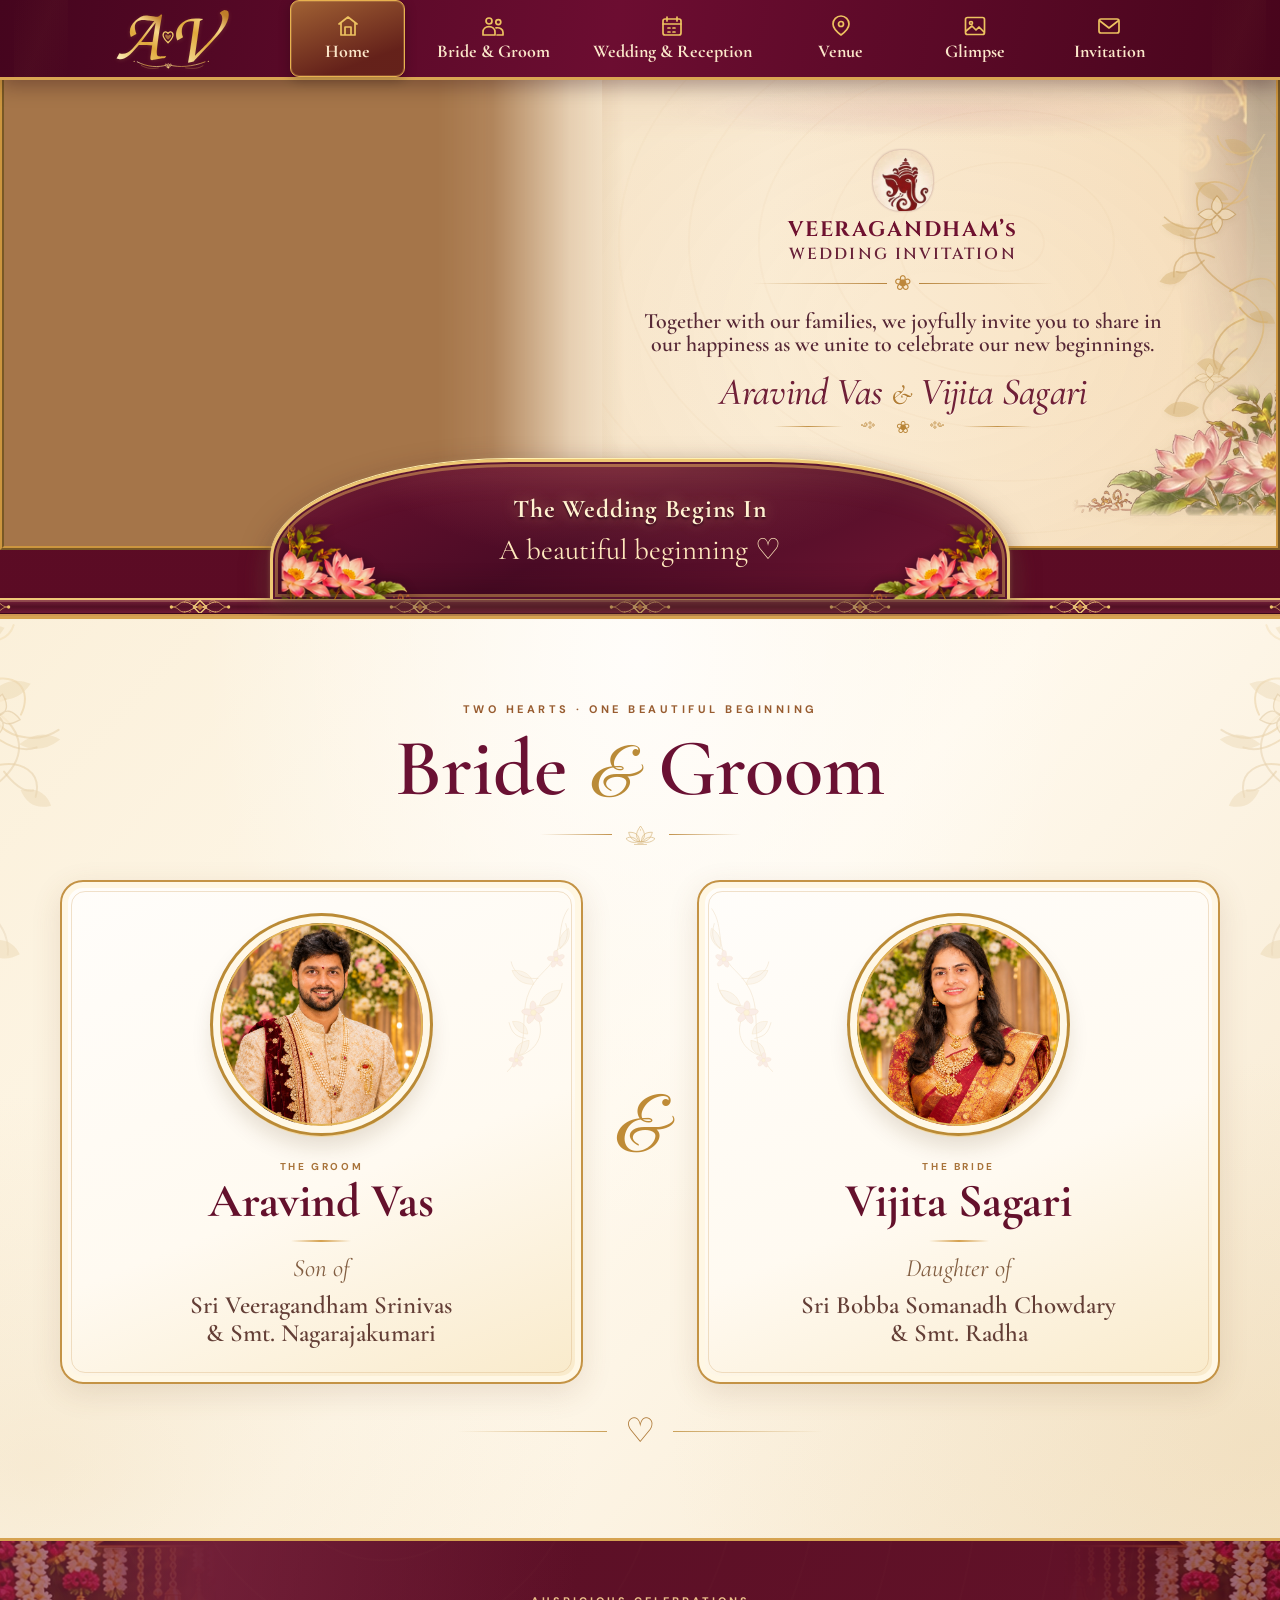
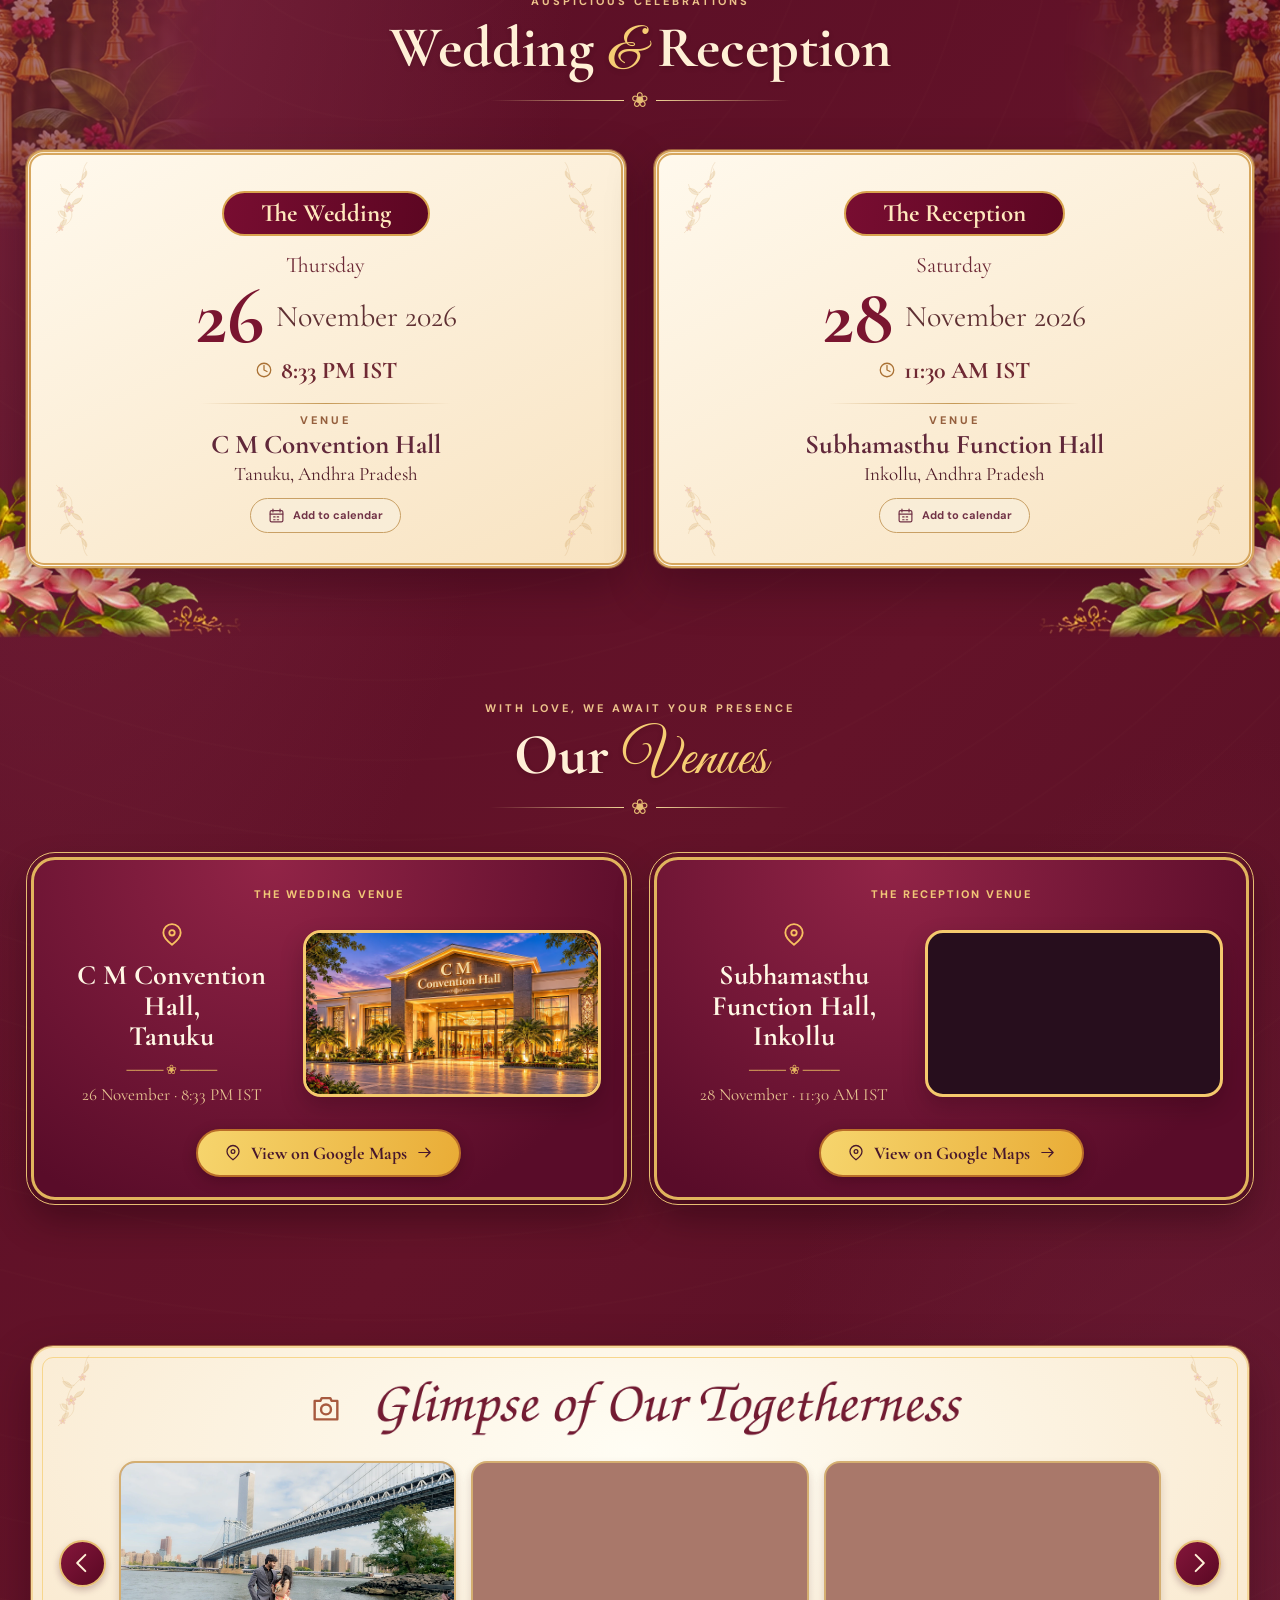
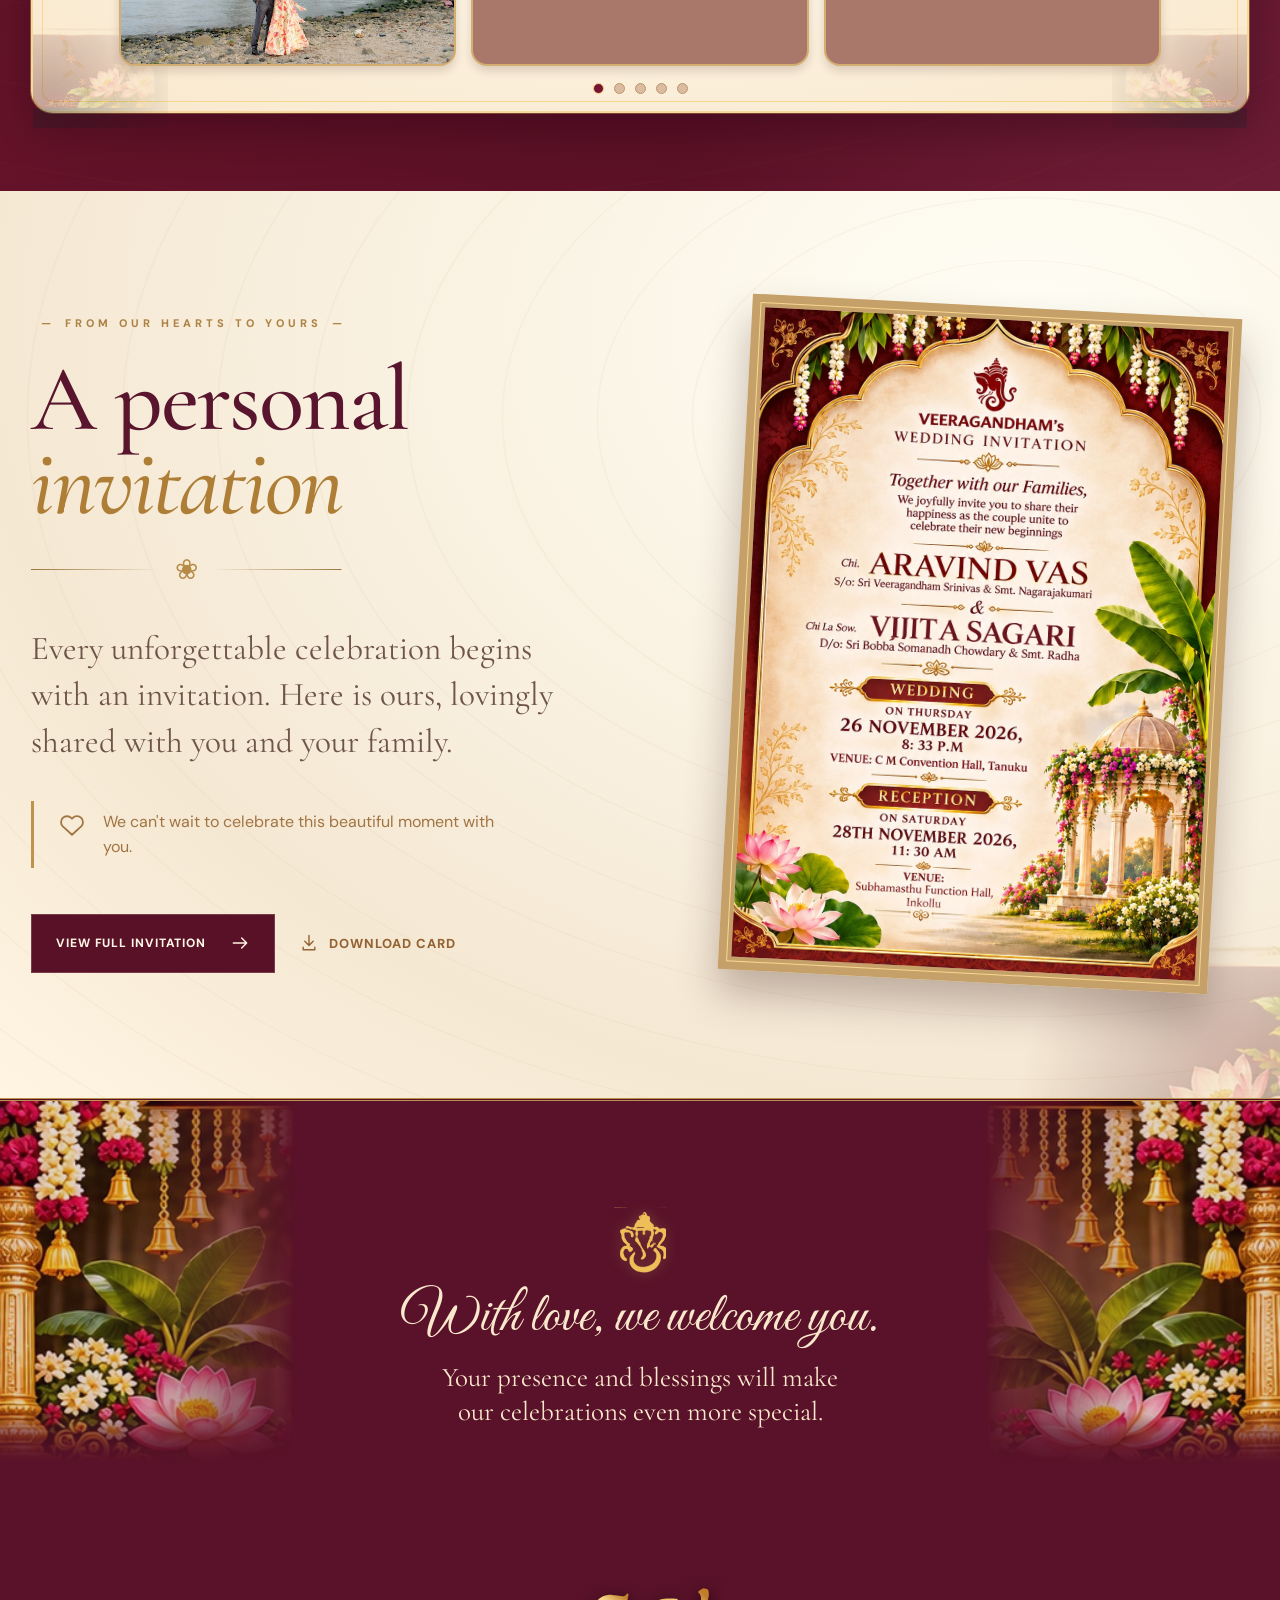
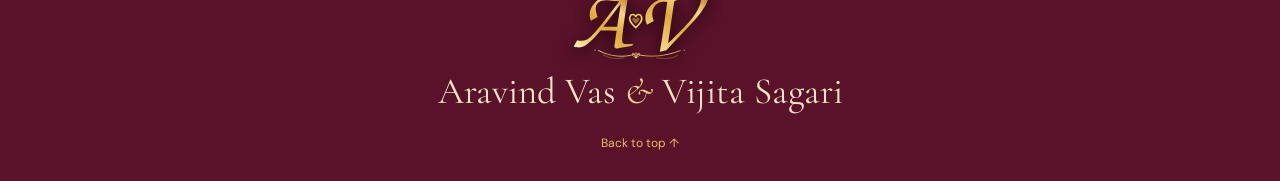
==== index.html @ b54a2a3f "mobile edition" ====
<!doctype html><html lang="en"><head><meta charset="utf-8"><meta name="viewport" content="width=device-width,initial-scale=1,viewport-fit=cover"><meta name="theme-color" content="#590d25"><meta name="description" content="Join us to celebrate Aravind Vas and Vijita Sagari’s wedding on 26 November 2026 in Tanuku, and reception on 28 November in Inkollu."><meta property="og:type" content="website"><meta property="og:title" content="Aravind Vas and Vijita Sagari Wedding Invitation"><meta property="og:description" content="With love and family blessings, we invite you to celebrate with us. November 26 and 28, 2026."><meta property="og:image" content="./assets/invitation-preview.webp"><title>Aravind Vas and Vijita Sagari Wedding Invitation</title><link rel="icon" type="image/svg+xml" href="./assets/favicon.svg"><link rel="preload" as="image" href="./assets/royal-couple-home.webp" fetchpriority="high" media="(min-width:701px)"><link rel="preload" as="image" href="./assets/royal-couple-mobile-wide.webp" media="(max-width:700px)"><link rel="stylesheet" href="./styles.css?v=mobile-horizontal-v3"><link rel="preconnect" href="https://fonts.googleapis.com"><link rel="preconnect" href="https://fonts.gstatic.com" crossorigin><link href="https://fonts.googleapis.com/css2?family=Cinzel:wght@400;500;600;700&family=Cormorant+Garamond:ital,wght@0,400;0,500;0,600;0,700;1,400;1,500;1,600&family=DM+Sans:wght@400;500;600;700&family=Great+Vibes&display=swap" rel="stylesheet" media="print" onload="this.media='all'"><script defer src="./vendor/vue.global.prod.js"></script><script defer src="./app.js?v=mobile-horizontal-v3"></script></head><body><div id="app"><div style="min-height:100vh;background:#5a0f28;color:#efd39b;display:grid;place-items:center;text-align:center;font:30px Georgia,serif"><div>Aravind Vas ♡ Vijita Sagari</div></div></div><noscript><main style="padding:30px;text-align:center;background:#fbf0dc"><h1>Aravind Vas &amp; Vijita Sagari</h1><p>Wedding · 26 November 2026 at 8:33 PM · C M Convention Hall, Tanuku</p><p>Reception · 28 November 2026 at 11:30 AM · Subhamasthu Function Hall, Inkollu</p><a href="./assets/original-invitation.png">See the wedding invitation</a></main></noscript></body></html>
---- styles.css ----
:root{--wine:#620e2b;--wine-dark:#390816;--wine-deep:#250710;--wine-velvet:#801b3a;--gold:#d4a34b;--gold-bright:#efcb6c;--gold-soft:#f8dc99;--cream:#fbefdc;--cream-light:#fff9ec;--ink:#511d29;--body:#6c4c3f;--serif:'Cormorant Garamond','EB Garamond',Georgia,serif;--script:'Great Vibes','URW Chancery L',cursive;--display:'Cinzel',Georgia,serif;--sans:'DM Sans',Arial,sans-serif}
*{box-sizing:border-box}html{scroll-behavior:smooth;scroll-padding-top:85px}body{margin:0;font-family:var(--sans);color:var(--ink);background:var(--wine-dark);-webkit-font-smoothing:antialiased}a{text-decoration:none;color:inherit}button{font:inherit;cursor:pointer}button,a{-webkit-tap-highlight-color:transparent}button:focus-visible,a:focus-visible{outline:3px solid #eabc5b;outline-offset:4px}img{display:block;max-width:100%}svg{flex-shrink:0}.container{width:min(1220px,calc(100% - 62px));margin-inline:auto}.scroll-progress{position:fixed;z-index:200;inset:0 auto auto 0;height:3px;background:#f4ca75;box-shadow:0 0 12px #fbcf65;pointer-events:none}
/* Elegant centered tabs are integral to the reference home image. */
.site-header{position:sticky;z-index:100;top:0;color:#f9e3b9;background:linear-gradient(100deg,#430518,#700d31 54%,#450719);border-bottom:3px double #daa856;box-shadow:0 6px 19px #22020f55}.nav-frame{display:flex;align-items:center;width:min(1420px,calc(100% - 28px));height:77px;margin:auto;gap:30px}.brand{width:160px;display:flex;align-items:center;justify-content:center;flex-direction:column;flex-shrink:0;color:#f3c768;line-height:1}.brand-a{font-family:var(--script);font-size:47px;text-shadow:0 0 12px #eec86643;transform:rotate(-3deg)}.brand-heart{font-family:Georgia,serif;font-size:16px;vertical-align:9px}.brand-twig{font-size:8px;letter-spacing:2px;margin-top:-5px}.desktop-nav{display:flex;justify-content:space-evenly;align-items:stretch;flex:1;height:100%;gap:4px}.desktop-nav a{display:flex;min-width:115px;padding:6px 11px 8px;flex-direction:column;justify-content:center;gap:3px;align-items:center;text-align:center;color:#fbe7ca;border:1px solid transparent;border-radius:9px;line-height:1.12;transition:background .2s ease,color .2s ease,border-color .2s ease,transform .2s}.desktop-nav svg{color:#edc260}.desktop-nav span{font-family:var(--serif);font-size:18px;font-weight:700;white-space:nowrap}.desktop-nav a:hover{background:#c88a3d27;transform:translateY(-1px)}.desktop-nav a.active{background:linear-gradient(160deg,#b37837cc,#652319ed 75%);border-color:#e8b24f;box-shadow:inset 0 0 0 1px #e5b86744,0 3px 12px #0b010544}.menu-btn{display:none;margin-left:auto;min-width:43px;height:42px;align-items:center;justify-content:center;color:#f2d384;background:#500b20;border:1px solid #bf8d4f}.mobile-menu{display:none}
/* Home: split anime illustration and cream wedding message, like the selected screenshot. */
.hero-section{position:relative;isolation:isolate;background:var(--wine-dark)}.hero-stage{position:relative;display:grid;grid-template-columns:50% 50%;height:465px;overflow:hidden;background:radial-gradient(ellipse at 70% 32%,#fffdf2,#f6dcb9 86%);border-left:5px solid #ae7a32;border-right:5px solid #ae7a32}.hero-stage:after{content:'';position:absolute;inset:5px;z-index:7;pointer-events:none;border-left:1px solid #f9d17c66;border-right:1px solid #f9d17c66}.hero-figure{height:100%;overflow:hidden;position:relative;background:#a57549}.hero-figure img{width:100%;height:100%;object-fit:cover;object-position:50% 22%;animation:hero-reveal 1.2s ease both}.hero-figure:after{position:absolute;content:'';right:-45px;top:0;bottom:0;width:120px;background:linear-gradient(90deg,transparent,#f7e5c1 72%);pointer-events:none}.hero-wording{z-index:2;position:relative;display:flex;flex-direction:column;justify-content:center;align-items:center;align-self:stretch;text-align:center;padding:30px clamp(40px,5.2vw,95px) 65px;background:radial-gradient(ellipse at 60% 25%,#fffbec8c,#ffebcc90 70%,#f8e2bdba);isolation:isolate}.hero-wording:before{content:'';position:absolute;inset:0;z-index:-1;opacity:.19;background:repeating-radial-gradient(ellipse at 60% 36%,transparent 0 34px,#bd854f16 35px 36px,transparent 37px 70px)}.hero-ganesha{height:61px;width:60px;object-fit:cover;object-position:center 29%;mix-blend-mode:multiply;filter:contrast(1.45) saturate(.8);border-radius:45%;opacity:.92}.family-name{font-family:var(--display);font-size:21px;letter-spacing:.65px;line-height:1.1;font-weight:700;margin:8px 0 1px;color:#69172b}.wedding-word{font-family:var(--display);font-size:16px;letter-spacing:3px;font-weight:600;margin:0;color:#692239}.gold-divider{display:flex;align-items:center;justify-content:center;gap:7px;width:min(300px,100%);margin:6px auto 10px;color:#be873b}.gold-divider:before,.gold-divider:after{content:'';height:1px;flex:1;background:linear-gradient(90deg,transparent,#b8853e)}.gold-divider:after{transform:scaleX(-1)}.gold-divider span{font-family:serif;font-size:21px}.hero-invite{font-family:var(--serif);color:#562735;font-size:22px;line-height:1.04;max-width:460px;margin:4px auto 9px;font-weight:600}.hero-wording h1{font-family:var(--script);font-size:clamp(37px,3.4vw,61px);font-weight:400;letter-spacing:.2px;line-height:1.0;white-space:nowrap;color:#712a3a;margin:5px 0 1px;text-shadow:0 2px #fff8e3a8}.hero-wording h1 i{font-family:var(--serif);color:#b27d35;font-weight:500;font-size:.87em}.gold-swish{font-size:13px;color:#b3833d}.hero-date{color:#7b4b39;font-size:10px;letter-spacing:1.2px;text-transform:uppercase;margin:12px 0 0;font-weight:700}.hero-artwork{position:absolute;pointer-events:none;z-index:5}.hero-artwork-left{width:173px;left:-1px;top:-1px;height:230px;background:url('./assets/hero-garlands-left.webp') left top/cover no-repeat;mask-image:linear-gradient(90deg,#000 45%,transparent 100%);-webkit-mask-image:linear-gradient(90deg,#000 45%,transparent 100%)}.hero-artwork-right{right:0;top:0;width:150px;height:330px;background:url('./assets/pillar-bells.webp') center/cover no-repeat;mask-image:linear-gradient(270deg,#000 12%,transparent 100%);-webkit-mask-image:linear-gradient(270deg,#000 12%,transparent 100%);opacity:.64}.falling-petals{position:absolute;inset:0;z-index:8;overflow:hidden;pointer-events:none}.floating-petal{position:absolute;top:-60px;width:10px;height:16px;border-radius:100% 2% 80% 5%;background:linear-gradient(125deg,#eeb0ab,#b34866);opacity:.48;animation:petal-drift linear infinite;will-change:transform}.floating-petal-1{left:7%;animation-duration:13s;animation-delay:-3s}.floating-petal-2{left:16%;animation-duration:21s;animation-delay:-11s}.floating-petal-3{left:28%;animation-duration:16s;animation-delay:-6s}.floating-petal-4{left:39%;animation-duration:22s;animation-delay:-16s}.floating-petal-5{left:50%;animation-duration:14s;animation-delay:-1s}.floating-petal-6{left:60%;animation-duration:20s;animation-delay:-10s}.floating-petal-7{left:72%;animation-duration:18s;animation-delay:-15s}.floating-petal-8{left:80%;animation-duration:15s;animation-delay:-4s}.floating-petal-9{left:90%;animation-duration:19s;animation-delay:-8s}.floating-petal-10{left:22%;animation-duration:21s;animation-delay:-13s}.floating-petal-11{left:65%;animation-duration:22s;animation-delay:-5s}.floating-petal-12{left:95%;animation-duration:17s;animation-delay:-14s}@keyframes petal-drift{0%{transform:translate3d(-30px,0,0) rotate(10deg)}100%{transform:translate3d(125px,550px,0) rotate(350deg)}}@keyframes hero-reveal{from{transform:scale(1.04);filter:blur(3px)}to{transform:scale(1);filter:blur(0)}}
/* Live curved ribbon, in precisely the preferred wedding-card treatment. */
.countdown-frame{position:relative;z-index:20;width:min(640px,72%);min-height:134px;margin:-73px auto -4px;filter:drop-shadow(0 -3px 5px #2c001b70)}.countdown-scrolled{position:relative;display:flex;align-items:center;flex-direction:column;justify-content:center;min-height:131px;padding:8px 28px 14px;background:radial-gradient(ellipse at 50% 120%,#82143b,#5a0925 75%,#430719);border:3px solid #e7b65a;border-bottom:none;border-radius:150px 150px 0 0 / 76px 76px 0 0;box-shadow:inset 0 0 0 3px #65142d,inset 0 0 0 4px #e9bc7155}.countdown-heading{margin:0 0 6px;color:#ffe6bd;font-family:var(--serif);font-weight:700;font-size:25px;text-shadow:0 1px 4px #1a0509}.counter-row{display:flex;align-items:center;justify-content:center;gap:12px}.countbox{width:82px;height:67px;background:linear-gradient(150deg,#690c2b,#45061f);border:2px solid #d8a749;border-radius:13px;box-shadow:inset 0 0 0 2px #6f152f;display:flex;align-items:center;flex-direction:column;justify-content:center;color:#f8d77e}.countbox strong{font-family:var(--serif);font-size:36px;line-height:.82;font-weight:700;font-variant-numeric:tabular-nums}.countbox span{font-family:var(--serif);font-size:14px;color:#ffebc3;margin-top:5px;line-height:1}.countdown-finished{font-family:var(--serif);font-size:27px;color:#ffe9bd}.gold-border-band{height:12px;position:relative;z-index:19;background:repeating-linear-gradient(45deg,#9e5628 0 6px,#f9d27a 6px 10px,#852339 10px 15px);border-top:2px solid #f4c770;border-bottom:2px solid #e0b66c}
/* Rest of the page: coherent maroon brocade with warm cream cards, rich but readable. */
.royal-body{position:relative;background:radial-gradient(ellipse at 4% 15%,#7e2841 0,transparent 31%),radial-gradient(ellipse at 97% 82%,#7b243f 0,transparent 35%),linear-gradient(130deg,#520b23,#641329 48%,#440a1f);overflow:hidden}.royal-body:before{content:'';position:absolute;inset:0;background:repeating-radial-gradient(circle at 30% 20%,transparent 0 35px,#f4c98305 36px 37px,transparent 38px 80px);opacity:.65;pointer-events:none}.section{position:relative;padding:64px 0}.section[id]{scroll-margin-top:88px}.reveal{transition:opacity .65s ease,transform .65s ease}.reveal:not(.appeared){opacity:.97;transform:translateY(9px)}.reveal.appeared{opacity:1;transform:none}.royal-body:after{content:'';position:absolute;right:-68px;bottom:65px;width:250px;height:480px;background:url('./assets/lotus-corner.webp') right bottom/contain no-repeat;opacity:.3;pointer-events:none;mask-image:radial-gradient(ellipse at 80% 70%,#000,transparent 70%)}
.duo-card,.glimpse-card{position:relative;isolation:isolate;background:radial-gradient(ellipse at 50% 28%,#fffdf4,#f9e8cd 94%);box-shadow:0 22px 40px #1c000a3e,0 0 0 5px #d5a35d,0 0 0 8px #6f2a33;outline:1px solid #f7d68d;outline-offset:-12px;border:2px solid #f5d89b;border-radius:22px}.card-corner{position:absolute;width:76px;height:76px;background:url('./assets/floral-vine.svg') 50% 0 /contain no-repeat;pointer-events:none;opacity:.75;z-index:2}.card-corner.tl{top:6px;left:5px}.card-corner.tr{top:6px;right:5px;transform:scaleX(-1)}.card-corner.bl{bottom:6px;left:5px;transform:scaleY(-1)}.card-corner.br{bottom:6px;right:5px;transform:scale(-1)}.couple-section{padding-top:76px;padding-bottom:44px}.duo-card{padding:26px 55px 35px;max-width:1060px;margin:auto;text-align:center}.mini-lotus{color:#b7823d;font-size:24px;line-height:1}.duo-card h2{font-family:var(--serif);font-size:48px;margin:0 0 14px;line-height:1.05;color:#6c1831}.duo-grid{display:grid;grid-template-columns:1fr 70px 1fr;gap:6px;align-items:center}.person{min-width:0}.portrait{width:200px;height:200px;border:6px double #d4a253;background:#f4dfb4;border-radius:50%;margin:0 auto 12px;overflow:hidden;box-shadow:0 0 0 3px #fff2d2,0 7px 18px #6a352a30}.portrait img{width:100%;height:100%;object-fit:cover;object-position:50% 22%;transition:transform .5s ease}.person:hover .portrait img{transform:scale(1.07)}.person h3{font-family:var(--serif);font-weight:700;font-size:36px;color:#67172c;line-height:1;margin:12px 0 5px}.person p{font-family:var(--serif);font-size:20px;margin:0;color:#553d35}.person strong{font-family:var(--serif);font-size:20px;font-weight:600;line-height:1.05;color:#492e2c}.person-amp{font-family:var(--script);font-size:70px;color:#c28f46;align-self:center;margin-top:-56px}.quiet-note{font-family:var(--serif);text-align:center;color:#d6b795;font-size:15px;margin:22px auto 0;letter-spacing:.2px}
.section-title{text-align:center;position:relative;margin-bottom:37px}.section-title>span{color:#edc38b;text-transform:uppercase;letter-spacing:3px;font-size:11px;font-weight:700}.section-title h2{font-family:var(--serif);font-size:58px;line-height:1;margin:9px auto 2px;color:#fff1de;font-weight:700}.section-title h2 em{font-family:var(--script);font-style:normal;font-weight:400;color:#f1cc82}.section-title .gold-divider{color:#e6bc74}.section-title .gold-divider:before,.section-title .gold-divider:after{background:linear-gradient(90deg,transparent,#efd395)}
.events-section{padding-top:48px}.event-grid{display:grid;grid-template-columns:1fr 1fr;gap:28px;max-width:1040px;margin:auto}.event-card{position:relative;text-align:center;background:linear-gradient(153deg,#fff9ed,#f7dfb9 120%);padding:36px 32px 30px;min-height:372px;border:5px double #d7a75f;border-radius:18px;box-shadow:0 16px 32px #18000b47;overflow:hidden}.event-pill{display:inline-block;background:linear-gradient(100deg,#780d31,#5c0622);border:2px solid #d8a34e;border-radius:26px;padding:8px 37px;color:#ffe8bd;font-family:var(--serif);font-weight:700;font-size:25px;line-height:1}.event-month{color:#6c2835;font-family:var(--serif);font-size:22px;margin:16px auto 0}.event-date{display:flex;gap:12px;justify-content:center;align-items:center;margin:1px auto}.event-date strong{font-family:var(--serif);font-size:80px;color:#7a1530;line-height:.95}.event-date span{font-family:var(--serif);font-size:30px;color:#5f3033}.event-clock{display:flex;gap:8px;justify-content:center;align-items:center;font-family:var(--serif);font-size:24px;font-weight:700;color:#6f2933}.event-clock svg{color:#aa7134}.event-rule{height:1px;background:linear-gradient(90deg,transparent,#c69956,transparent);margin:18px auto 9px;max-width:250px}.event-venue-kicker{color:#955f3d;font-size:11px;letter-spacing:3px;font-weight:800;margin:0 0 4px}.event-card h3{font-family:var(--serif);font-size:27px;line-height:1.03;margin:0;color:#61283a}.event-location{font-family:var(--serif);font-size:19px;margin:3px 0 13px}.event-calendar{display:inline-flex;align-items:center;justify-content:center;gap:8px;color:#723347;border:1px solid #c9a065;background:#f9edd7;border-radius:100px;padding:8px 17px;font-size:11px;font-weight:700;transition:background .2s}.event-calendar:hover{background:#f4d49a}
.venue-section{padding-top:54px;padding-bottom:82px}.venue-grid{display:grid;grid-template-columns:1fr 1fr;gap:23px}.venue-card{position:relative;background:radial-gradient(ellipse at 50% 0,#8f2544 0,#5d0927 70%);border:5px double #d7a551;outline:1px solid #e2bc75;outline-offset:5px;border-radius:27px;padding:28px 28px 22px;color:#fff2da;box-shadow:0 18px 37px #1e020b70;min-width:0}.venue-type{display:block;text-align:center;letter-spacing:2px;text-transform:uppercase;font-size:11px;font-weight:800;color:#f1c777;margin-bottom:18px}.venue-layout{display:grid;grid-template-columns:50% 50%;align-items:center;gap:10px;min-height:192px}.venue-description{text-align:center;min-width:0}.venue-pin{color:#ffc053;margin:0 auto 7px}.venue-card h3{color:#fff7e4;font-family:var(--serif);font-weight:700;font-size:clamp(25px,2.25vw,33px);line-height:.99;margin:0 auto}.venue-ornament{font-size:13px;white-space:nowrap;color:#e4b55f;margin:9px auto 6px}.venue-when{font-family:var(--serif);font-size:17px;color:#e8c592}.venue-photo{position:relative;border:2px solid #edc05e;border-radius:17px;overflow:hidden;aspect-ratio:1.6;background:#88623a;box-shadow:0 10px 20px #2d07174d}.venue-photo img{width:100%;height:100%;object-fit:cover}.venue-photo small{position:absolute;bottom:5px;right:7px;display:block;padding:3px 6px;color:#fff3d6;font-size:8px;letter-spacing:.5px;background:#2e0d1eb8;border-radius:4px}.map-button{display:flex;align-items:center;justify-content:center;gap:9px;border:2px solid #ba6e29;border-radius:100px;margin:20px auto 0;padding:11px 26px;min-width:245px;width:max-content;max-width:100%;background:linear-gradient(105deg,#f6d56d,#e9ac36);color:#47172c;box-shadow:0 4px 14px #2a030e55;font-family:var(--serif);font-size:18px;font-weight:800;transition:transform .2s,box-shadow .2s}.map-button:hover{transform:translateY(-2px);box-shadow:0 9px 22px #2a030e75}
.glimpse-section{padding:64px 0 78px}.glimpse-card{padding:25px 26px 17px}.glimpse-card h2{display:flex;align-items:center;justify-content:center;gap:18px;color:#702034;font-family:var(--script);font-size:clamp(37px,4vw,55px);font-weight:400;margin:3px auto 20px;text-align:center}.glimpse-card h2 svg{color:#a75a3f}.glimpse-row{display:flex;align-items:center;justify-content:center;gap:13px}.slide-arrow{width:47px;height:47px;display:grid;place-items:center;flex-shrink:0;border-radius:50%;border:2px solid #e6be73;color:#fff1d7;background:linear-gradient(135deg,#85163b,#590823);box-shadow:0 3px 7px #42102044;transition:transform .2s}.slide-arrow:hover{transform:scale(1.06)}.glimpse-images{display:grid;grid-template-columns:repeat(3,minmax(0,1fr));gap:15px;flex:1;min-width:0}.glimpse-image{position:relative;min-width:0;overflow:hidden;background:#a9786a;border:2px solid #d4ae71;border-radius:16px;padding:0;aspect-ratio:1.65;box-shadow:0 5px 10px #4a1b1f2c}.glimpse-image img{width:100%;height:100%;object-fit:cover;transition:transform .55s}.glimpse-image:hover img{transform:scale(1.075)}.glimpse-image span{position:absolute;left:0;right:0;bottom:0;padding:16px 8px 7px;color:#fff9e8;background:linear-gradient(transparent,#2f0c207a);font-family:var(--serif);font-size:17px;opacity:0;transform:translateY(5px);transition:.2s}.glimpse-image:hover span{opacity:1;transform:none}.gallery-dots{display:flex;align-items:center;justify-content:center;gap:10px;margin:17px auto 0}.gallery-dots button{height:11px;width:11px;border:1px solid #bd966a;border-radius:50%;background:#dbbba1;padding:0}.gallery-dots button.on{background:#751631;border-color:#ffd18f}.glimpse-card .quiet-note{font-size:12px;color:#8a6c56;margin-top:12px}
/* Personal invitation: exact original card visible at a slight angle as requested. */
.invitation-section{padding:100px 0 100px;min-height:730px;background:radial-gradient(ellipse at 80% 15%,#fffef5,#f5e8d3 72%,#fff5e2);overflow:hidden;isolation:isolate}.invitation-section:before{content:'';position:absolute;z-index:-1;inset:0;background:repeating-radial-gradient(ellipse at 80% 25%,transparent 0 45px,#c5976411 46px 47px,transparent 48px 95px)}.invitation-section:after{content:'';position:absolute;z-index:-1;right:-110px;bottom:-130px;width:380px;height:420px;background:url('./assets/lotus-banner.webp') right bottom/contain no-repeat;opacity:.4;mask-image:radial-gradient(ellipse at 80% 80%,#000,transparent 70%)}.invitation-grid{display:grid;grid-template-columns:1fr .91fr;gap:90px;align-items:center;max-width:1250px}.invite-copy{padding:25px 0}.eyebrow{color:#ad8245;letter-spacing:4px;font-size:11px;font-weight:800}.eyebrow:before,.eyebrow:after{content:'—';margin:0 10px}.invite-copy h2{font-family:var(--serif);font-size:clamp(70px,7.3vw,116px);font-weight:500;line-height:.9;letter-spacing:-2px;margin:28px 0 25px;color:#58152d}.invite-copy h2 em{font-style:italic;color:#ae7d36}.invite-lotus{display:flex;gap:15px;align-items:center;font-size:28px;color:#b68b46;width:310px;max-width:100%;margin-bottom:38px}.invite-lotus span{height:1px;flex:1;background:linear-gradient(90deg,#9b773e,transparent)}.invite-lotus span:last-child{transform:scaleX(-1)}.invite-copy>p{color:#6f5549;font-family:var(--serif);font-size:clamp(24px,2.6vw,35px);line-height:1.4;max-width:550px;margin:0 0 35px}.heart-note{display:flex;gap:18px;align-items:flex-start;border-left:3px solid #bf934e;color:#a17443;font-size:16px;line-height:1.6;padding:8px 0 8px 25px;max-width:470px}.heart-note svg{flex-shrink:0;margin-top:3px}.invite-buttons{display:flex;align-items:center;gap:17px;flex-wrap:wrap;margin-top:46px}.cta-wine{display:flex;align-items:center;justify-content:center;gap:24px;background:#581126;color:#fff5e5;border:1px solid #773d4b;padding:18px 24px;min-height:59px;font-size:12px;font-weight:800;letter-spacing:.9px;transition:background .2s,transform .2s}.cta-wine:hover{background:#7d2140;transform:translateY(-2px)}.cta-download{display:flex;align-items:center;gap:10px;border:none;background:transparent;padding:14px 7px;color:#946334;font-size:13px;font-weight:800;letter-spacing:1px}.cta-download:hover{text-decoration:underline}.invitation-photo{position:relative;width:min(490px,100%);margin:0 auto;border:13px solid #c5a069;background:#f6ebd4;box-shadow:0 24px 40px #47271f50;transform:rotate(3deg);padding:0;transition:transform .4s,box-shadow .4s;outline:1px solid #f8d791;outline-offset:-9px}.invitation-photo:hover{transform:rotate(0deg) translateY(-7px);box-shadow:0 29px 48px #47271f58}.invitation-photo>img{width:100%;height:auto;max-height:700px;object-fit:contain}.invitation-photo>span{position:absolute;inset:auto 0 0;background:#541021d9;color:#fff6df;letter-spacing:1px;text-transform:uppercase;font-size:10px;font-weight:700;padding:12px;opacity:0;transition:opacity .2s}.invitation-photo:hover>span,.invitation-photo:focus-visible>span{opacity:1}
.closing-section{position:relative;z-index:1;text-align:center;padding:70px 16px 85px;background:linear-gradient(160deg,#7d1a38,#3f0819);color:#fae8cc;border-top:3px double #bb914b}.closing-inner{max-width:730px}.closing-flower{font-family:var(--serif);color:#d9ae62;font-size:44px}.closing-section h2{font-family:var(--script);font-size:60px;font-weight:400;margin:3px 0 0}.closing-section p{font-family:var(--serif);font-size:25px;line-height:1.2;margin:4px 0 19px}.closing-actions{display:flex;justify-content:center;align-items:center;gap:18px;flex-wrap:wrap}.closing-actions .map-button{margin:0}.footer-whatsapp{display:inline-flex;align-items:center;gap:6px;font-size:13px;font-weight:700;letter-spacing:.6px;color:#f5d69d}.footer-whatsapp:hover{text-decoration:underline}.site-footer{text-align:center;padding:35px 12px 22px;color:#e8cfa4;background:#310614;border-top:1px solid #d3a557}.footer-monogram{font-family:var(--script);font-size:40px;color:#f6c66c}.footer-monogram span{font-family:Georgia,serif;font-size:20px}.site-footer>p{font-family:var(--serif);font-size:29px;margin:0}.site-footer>p em{color:#f2ce8a}.site-footer small{display:block;letter-spacing:1.5px;font-size:9px;margin-top:8px}.site-footer>a{display:inline-block;margin-top:17px;color:#edc17f;font-size:12px}.toast{position:fixed;z-index:150;bottom:24px;left:50%;transform:translateX(-50%);background:#481124;color:#fff5d9;border:1px solid #ce9c53;box-shadow:0 8px 27px #12050c70;padding:14px 19px;border-radius:8px;font-size:13px;white-space:nowrap}.overlay{position:fixed;inset:0;z-index:120;display:flex;justify-content:center;align-items:center;background:#18070de8;padding:26px 14px;overflow:auto;backdrop-filter:blur(7px)}.invitation-modal{max-height:94vh;width:min(700px,100%);overflow:auto;background:#fff6e8;border:2px solid #d3a15a;box-shadow:0 18px 90px #000c}.invitation-modal>img{width:100%;height:auto}.modal-bar{position:sticky;top:0;z-index:2;display:flex;align-items:center;justify-content:space-between;gap:14px;background:#591426;color:#fce5bb;padding:11px 15px;font-family:var(--serif);font-size:20px}.modal-bar>div{display:flex;gap:8px}.modal-bar button,.gallery-close{display:grid;place-items:center;width:38px;height:38px;border:1px solid #c99452;background:#77243d;color:#ffe5a4;border-radius:5px}.gallery-modal{position:relative;max-width:min(990px,95vw);background:#fff5df;padding:15px 15px 20px;max-height:95vh;overflow:auto}.gallery-modal>img{width:100%;max-height:65vh;object-fit:contain}.gallery-close{position:absolute;top:22px;right:22px}.gallery-modal p{text-align:center;font-family:var(--serif);font-size:23px;margin:9px}.gallery-modal>div{display:flex;justify-content:space-between;gap:14px}.gallery-modal>div>button{border:1px solid #b17c4e;background:#6d1930;color:#fff3e1;padding:10px 18px}
@media(max-width:1160px){.nav-frame{gap:13px}.brand{width:105px}.desktop-nav a{min-width:100px;padding-inline:5px}.desktop-nav span{font-size:16px}.hero-stage{height:440px}.hero-wording{padding-inline:20px}.hero-wording h1{font-size:clamp(34px,3.9vw,53px)}.hero-invite{font-size:20px}.venue-layout{grid-template-columns:1fr;gap:13px}.venue-card{padding:22px}.venue-photo{height:155px;aspect-ratio:auto}.invitation-grid{gap:45px}}
@media(max-width:880px){.desktop-nav a{min-width:84px}.desktop-nav span{font-size:14px}.desktop-nav svg{width:20px}.brand-a{font-size:34px}.hero-stage{height:390px}.hero-invite{font-size:17px}.family-name{font-size:16px}.wedding-word{font-size:13px}.hero-wording h1{font-size:35px;white-space:normal}.hero-date{font-size:9px}.hero-ganesha{width:45px;height:45px}.countdown-frame{margin-top:-69px;width:min(570px,74%)}.duo-card{padding-inline:27px}.portrait{height:165px;width:165px}.person h3{font-size:31px}.person strong{font-size:17px}.section-title h2{font-size:46px}.venue-grid{grid-template-columns:1fr;max-width:670px;margin:auto}.venue-layout{grid-template-columns:47% 53%}.venue-photo{height:auto;aspect-ratio:1.75}.invitation-grid{grid-template-columns:1fr 1fr;gap:20px}.invite-copy h2{font-size:67px}.invite-copy>p{font-size:24px}}
@media(max-width:700px){html{scroll-padding-top:66px}.nav-frame{height:64px;justify-content:space-between;width:calc(100% - 34px)}.brand{align-items:flex-start;justify-content:center;width:auto;padding-left:2px}.brand-a{font-size:41px}.brand-twig{font-size:6px}.desktop-nav{display:none}.menu-btn{display:flex}.mobile-menu{display:grid;grid-template-columns:1fr 1fr;background:#490d23;padding:12px 13px;gap:7px;border-top:1px solid #bb884a;box-shadow:0 12px 25px #29051195}.mobile-menu a{display:flex;gap:8px;align-items:center;padding:13px 10px;color:#ffe4c2;border:1px solid #d2a35b40;border-radius:4px;font-size:12px}.mobile-menu svg{color:#edb75d}.hero-stage{grid-template-columns:1fr;height:auto;border-inline-width:2px;overflow:hidden}.hero-figure{height:330px}.hero-figure img{object-position:50% 15%}.hero-figure:after{display:none}.hero-wording{padding:28px 17px 92px;min-height:400px;background:radial-gradient(ellipse at center,#fffdf0,#f6e2c6);border-top:4px double #d2a258}.hero-artwork-left{width:86px;height:178px;background-size:cover}.hero-artwork-right{top:0;height:190px;width:105px;opacity:.65}.hero-ganesha{width:57px;height:53px}.family-name{font-size:19px}.wedding-word{font-size:15px}.hero-invite{font-size:20px;line-height:1.1}.hero-wording h1{font-size:clamp(40px,8.5vw,56px);line-height:1.13}.hero-date{margin-top:9px}.countdown-frame{width:min(520px,calc(100% - 24px));margin:-73px auto -3px}.countdown-scrolled{padding:11px 12px 13px;min-height:121px}.countdown-heading{font-size:25px}.counter-row{gap:8px}.countbox{width:70px;height:61px;border-radius:10px}.countbox strong{font-size:33px}.countbox span{font-size:13px}.section{padding-block:48px}.container{width:calc(100% - 32px)}.duo-card{padding:24px 20px 35px}.duo-card h2{font-size:41px;margin-bottom:14px}.duo-grid{grid-template-columns:1fr;gap:12px}.person{padding:4px 5px}.portrait{width:174px;height:174px}.person h3{font-size:35px}.person strong{font-size:19px}.person-amp{font-size:50px;margin:0}.event-grid{grid-template-columns:1fr;max-width:540px}.event-card{min-height:auto}.section-title h2{font-size:45px}.venue-section{padding-bottom:57px}.venue-grid{max-width:570px}.glimpse-card{padding:20px 10px 16px}.glimpse-card h2{gap:8px;font-size:clamp(33px,8vw,43px)}.glimpse-card h2 svg{width:26px}.glimpse-row{gap:6px}.slide-arrow{height:39px;width:39px}.glimpse-images{grid-template-columns:1fr}.glimpse-image{display:none}.glimpse-image:first-child{display:block}.glimpse-image span{opacity:1;transform:none}.invitation-section{padding:60px 0 80px}.invitation-grid{grid-template-columns:1fr;gap:30px;max-width:540px}.invite-copy{padding-inline:10px}.invite-copy h2{font-size:clamp(72px,13vw,100px)}.invite-copy>p{font-size:27px}.invite-buttons{margin-top:28px}.invitation-photo{width:min(400px,90%);transform:rotate(2deg)}.closing-section h2{font-size:48px}}
@media(max-width:400px){.hero-figure{height:285px}.hero-wording{min-height:380px}.hero-wording h1{font-size:39px}.hero-invite{font-size:18px}.countbox{width:61px;height:59px}.counter-row{gap:6px}.countbox strong{font-size:31px}.countbox span{font-size:12px}.countdown-heading{font-size:23px}.venue-layout{grid-template-columns:1fr}.venue-photo{height:172px}.glimpse-card h2{font-size:31px}.invite-buttons{gap:3px}.cta-wine{font-size:11px;padding:17px 15px}.event-date strong{font-size:69px}.event-date span{font-size:26px}}
@media(prefers-reduced-motion:reduce){*,*:before,*:after{scroll-behavior:auto!important;animation:none!important;transition:none!important}.reveal{opacity:1!important;transform:none!important}}

/* Final visual polish: preserved lettering, brighter card portraits, unobstructed text. */
.sr-only{position:absolute!important;overflow:hidden!important;clip:rect(0,0,0,0)!important;width:1px!important;height:1px!important;padding:0!important;margin:-1px!important;border:0!important;white-space:nowrap!important}
.hero-script-names{display:flex;align-items:center;justify-content:center;gap:6px;width:100%;max-width:680px;margin:6px auto 0!important;min-width:0}
.hero-script-names>img{width:43%;height:auto;object-fit:contain;max-height:72px;min-width:0;filter:drop-shadow(0 1px 0 #fff9ef)}
.hero-script-names>i{font-family:var(--serif);font-style:italic;color:#b27d35;flex-shrink:0;font-size:50px}
.hero-artwork-right{right:-34px;width:115px;opacity:.31}
.portrait img{object-position:center center}
@media(max-width:700px){.hero-artwork-right{display:none}.hero-script-names{flex-wrap:wrap;gap:0 10px;margin:8px auto 0!important}.hero-script-names>img{width:42%;max-height:82px}.hero-script-names>i{font-size:40px}}
@media(max-width:460px){.hero-script-names{display:flex;flex-direction:column;gap:2px}.hero-script-names>img{width:75%;height:auto;max-height:52px}.hero-script-names>i{line-height:.8;font-size:29px}}

.glimpse-script>img{display:block;width:min(610px,78%);height:auto;max-height:88px;object-fit:contain}
.glimpse-card:before,.glimpse-card:after{content:'';position:absolute;pointer-events:none;z-index:0;bottom:-17px;width:135px;height:145px;opacity:.34;background:url('./assets/lotus-banner.webp') bottom left/contain no-repeat;mask-image:radial-gradient(ellipse at 10% 90%,#000,transparent 79%)}
.glimpse-card:before{left:0}.glimpse-card:after{right:0;transform:scaleX(-1)}
.glimpse-card>*:not(.card-corner){position:relative;z-index:1}
.invitation-photo.reveal.appeared{transform:rotate(3deg)}.invitation-photo.reveal.appeared:hover,.invitation-photo.reveal.appeared:focus-visible{transform:rotate(0deg) translateY(-7px)}
@media(max-width:700px){.glimpse-script>img{width:min(75%,360px)}.invitation-photo.reveal.appeared{transform:rotate(2deg)}}

.closing-ganesha{display:block;height:72px;width:55px;object-fit:contain;margin:0 auto 2px;filter:drop-shadow(0 0 7px #f3ca7540)}


/* v5 corrections based on the family's marked-up visual review */
/* Original A♥V monogram, cropped from the selected reference, not substitute text */
.brand{width:147px;min-width:147px;justify-content:center;align-items:center}
.brand-emblem{display:block;width:127px;height:71px;object-fit:contain;filter:drop-shadow(0 1px 5px #f3c66d38)}
/* Remove garland image overlay that created a hard horizontal stitch across the groom. */
.hero-artwork-left{display:none!important}
.hero-figure{isolation:isolate}
.hero-figure img{object-fit:cover;object-position:49% 16%}
.hero-figure:after{background:linear-gradient(90deg,transparent 0%,#f7e5c1df 92%);width:87px;right:-25px}
/* Compact curved ribbon, joined to the floral horizontal trim without a dark empty bar. */
.hero-section{background:linear-gradient(180deg,#5c0d28 0%,#5b0b24 100%)}
.countdown-frame{width:min(660px,calc(100% - 36px));min-height:109px;margin:-63px auto -3px;filter:drop-shadow(0 -3px 4px #2c001b50)}
.countdown-scrolled{min-height:107px;padding:9px 26px 13px;border-radius:190px 190px 0 0 / 66px 66px 0 0;background:radial-gradient(ellipse at 50% 125%,#7e143b,#630b2b 72%,#440719);box-shadow:inset 0 0 0 2px #5f102c,inset 0 0 0 4px #e9bc7144}
.countdown-heading{font-size:22px;margin-bottom:5px}
.counter-row{gap:11px}
.countbox{width:72px;height:57px;border-radius:10px}
.countbox strong{font-size:30px}
.countbox span{font-size:12px;margin-top:3px}
.countdown-frame:before,.countdown-frame:after{position:absolute;z-index:4;top:41px;color:#edc56e;font-size:30px;line-height:1;pointer-events:none;text-shadow:0 0 10px #dfb76c65}
.countdown-frame:before{content:'❀';left:48px}
.countdown-frame:after{content:'❀';right:48px}
.gold-border-band{height:10px;border-top:2px solid #e8bc74;border-bottom:2px solid #b77e4d;background:repeating-linear-gradient(90deg,#752132 0 8px,#cd935a 8px 9px,#f3d18a 9px 11px,#742039 11px 19px)}
.venue-photo small{display:none!important}
.venue-art-disclaimer{text-align:center;color:#efd0a3;opacity:.76;font-size:11px;margin:22px auto 0;letter-spacing:.15px}
.venue-photo img{display:block}
/* Let users know these are placeholders without covering the pictures. */
@media(max-width:1160px){.brand{width:116px;min-width:116px}.brand-emblem{width:105px;height:66px}}
@media(max-width:880px){.brand{width:94px;min-width:94px}.brand-emblem{width:91px;height:60px}.countdown-frame:before{left:26px}.countdown-frame:after{right:26px}}
@media(max-width:700px){.brand{width:124px;min-width:124px;align-items:center;padding-left:0}.brand-emblem{width:119px;height:67px}.hero-figure:after{display:none}.hero-figure img{object-position:50% 12%}.countdown-frame{width:min(500px,calc(100% - 18px));min-height:113px;margin:-65px auto -3px}.countdown-scrolled{min-height:111px;padding:10px 9px 13px;border-radius:140px 140px 0 0 / 62px 62px 0 0}.countdown-heading{font-size:21px}.counter-row{gap:8px}.countbox{width:68px;height:59px}.countbox strong{font-size:30px}.countbox span{font-size:12px}.countdown-frame:before{left:10px;top:32px;font-size:19px}.countdown-frame:after{right:10px;top:32px;font-size:19px}}
@media(max-width:400px){.countdown-frame:before,.countdown-frame:after{display:none}.countdown-frame{width:calc(100% - 12px)}.countbox{width:61px;height:57px}.counter-row{gap:7px}.countdown-heading{font-size:20px}}

/* ===== Version 6: refined royalty / accurate visual fit ===== */
:root{--wine:#65102f;--wine-dark:#37051d;--gold:#d6a04d;--gold-bright:#f4ce72}
/* The selected screenshot uses a wide split hero, framed entirely in gold. */
.site-header{background:linear-gradient(100deg,#45051e 0%,#6c0d31 48%,#48051c 100%);border-bottom:3px solid #d9a653}
.nav-frame{max-width:1660px}
.nav-frame:before,.nav-frame:after{content:'';height:100%;width:54px;flex:0 0 54px;pointer-events:none;background:linear-gradient(110deg,transparent,#c48a4830,transparent);opacity:.2}
.hero-stage{height:440px;grid-template-columns:47% 53%;background:#f9e5c5;border:4px ridge #cc963f; border-top:0}
.hero-figure{overflow:hidden}
.hero-figure img{width:100%;height:100%;object-fit:cover;object-position:49% 37%;animation:hero-reveal 1.1s ease both}
.hero-figure:after{right:-4px;width:22px;background:linear-gradient(90deg,transparent,#ffedcf9c);opacity:.7}
.hero-wording{background:linear-gradient(90deg,#f7e5c2 0,#fff2dc 22%,#ffeacd 68%,#f7d8ae 100%);padding:27px 84px 65px 28px}
.hero-wording:before{background:radial-gradient(ellipse at 50% 55%,transparent 15%,#c69a4f0d 88%),repeating-radial-gradient(ellipse at 60% 35%,transparent 0 36px,#d5a36e0e 37px 38px,transparent 39px 70px);opacity:1}
.hero-ganesha{filter:drop-shadow(0 0 1px #64243b77)}
.hero-floral-top{position:absolute;z-index:-1;left:0;right:0;top:0;height:63px;background:radial-gradient(ellipse at center,#ad53741e,transparent 60%),linear-gradient(180deg,#ca997c22,transparent);pointer-events:none}
.hero-artwork-right{display:block!important;position:absolute;z-index:4;right:-2px;top:-1px;height:365px;width:110px;opacity:.94;background:url('./assets/pillar-bells.webp') right top/auto 100% no-repeat;-webkit-mask-image:linear-gradient(90deg,transparent 0%,#000 74%);mask-image:linear-gradient(90deg,transparent 0%,#000 74%);pointer-events:none}
.family-name{color:#6f1230;letter-spacing:.08em}
.wedding-word{letter-spacing:.13em}
.hero-script-names{max-width:780px;gap:5px}
.hero-script-names>img{max-height:85px}
.hero-script-names>i{font-size:58px}
.hero-invite{max-width:600px}
.gold-swish{display:flex;gap:18px;align-items:center;justify-content:center;color:#b88436;font-size:17px;letter-spacing:0;margin-top:1px}
.gold-swish:before,.gold-swish:after{content:'';width:69px;height:1px;background:linear-gradient(90deg,transparent,#c39349,transparent)}
/* Compact countdown: curved upper edge, strong borders, zero empty black band. */
.countdown-frame{z-index:25;width:min(590px,68%);margin:-74px auto -2px;min-height:113px;filter:drop-shadow(0 -2px 2px #41092166)}
.countdown-scrolled{min-height:112px;background:linear-gradient(145deg,#6e1032,#580a2a 80%);padding:8px 18px 9px;border:3px solid #ddb259;border-bottom:0;border-radius:165px 165px 0 0 / 73px 73px 0 0;box-shadow:inset 0 0 0 2px #610f2c,inset 0 0 0 3px #c78c4f66}
.countdown-heading{font-family:var(--serif);font-size:22px;color:#fff0cd;margin:0 0 5px;line-height:1}
.counter-row{gap:11px}
.countbox{height:57px;width:73px;border:2px solid #efc664;outline:1px solid #93445d;background:#5c0927;border-radius:9px;box-shadow:inset 0 0 10px #14030a33}
.countbox strong{font-size:30px;line-height:1;color:#f9da76}
.countbox span{font-size:12px;margin-top:2px;color:#fbe8bb}
.countdown-frame:before,.countdown-frame:after{color:#f0c364;text-shadow:0 1px 3px #6b1230;top:41px}
.gold-border-band{height:10px;background:repeating-linear-gradient(90deg,#74223c 0 12px,#dcad61 12px 15px,#fce2a1 15px 17px,#74223c 17px 29px);border-top:2px solid #f8d080;border-bottom:2px solid #ad6328}
/* Gold floral corners are intentionally decorative (never cover the text). */
.duo-card .card-corner{width:42px;height:42px;border-width:0;background:url('./assets/floral-vine.svg') center/contain no-repeat;opacity:.75}
.duo-card .card-corner.tr{transform:scaleX(-1)}.duo-card .card-corner.bl{transform:scaleY(-1)}.duo-card .card-corner.br{transform:scale(-1)}
.duo-card{background:radial-gradient(ellipse at 50% 18%,#fffaf0 0%,#f8e7cb 95%)}
.person-amp{color:#c08735}
/* Spacious, sharp picture cards. Matched image aspect ratio means no stretching/cut-off. */
.venue-grid{gap:27px}
.venue-card{background:radial-gradient(ellipse at 40% 0,#922447 0%,#590c29 80%);border:3px solid #e1b45d;outline:1px solid #e7bd72;outline-offset:4px;padding:27px 23px 20px;border-radius:24px}
.venue-layout{display:grid;grid-template-columns:minmax(0, 43%) minmax(0, 57%);align-items:center;gap:12px;min-height:190px}
.venue-description{min-width:0;padding-right:4px}
.venue-photo{position:relative;display:block;width:100%;height:auto!important;aspect-ratio:16/9!important;overflow:hidden;border:3px solid #f5c96d;border-radius:18px;box-shadow:0 10px 22px #20031044;background:#270e1d}
.venue-photo img{height:100%;width:100%;display:block;object-fit:cover!important;object-position:50% 50%;image-rendering:auto;transition:transform .45s ease}
.venue-card:hover .venue-photo img{transform:scale(1.02)}
.venue-card h3{font-size:clamp(25px,2.2vw,32px);line-height:1.08;overflow-wrap:normal}
.venue-pin{color:#f7bf61}
.venue-art-disclaimer{color:#f9ddad;font-size:12px;opacity:.9;line-height:1.5}
.venue-when{white-space:normal}
/* Frame consistency from the chosen royal poster set. */
.section-title h2,.glimpse-script{color:#66132e}
.event-card,.duo-card,.glimpse-card{box-shadow:0 18px 45px #27031266,0 0 0 1px #e9b65c80}
.glass-overlay{pointer-events:none}
/* polite motion only, avoid large animated images on load */
@media(min-width:1101px){
 .hero-stage{height:470px}
 .hero-wording{padding-right:100px}
 .hero-artwork-right{width:145px;height:428px}
 .hero-script-names>img{max-height:88px}
 .countdown-frame{margin-top:-79px}
}
@media(max-width:1100px){
 .hero-wording{padding:28px 46px 61px 17px}
 .hero-stage{height:408px}
 .hero-artwork-right{width:69px;height:235px;opacity:.7}
 .hero-script-names>i{font-size:44px}
 .venue-card{padding:24px 18px 20px}
 .venue-layout{grid-template-columns:1fr;gap:14px}
 .venue-photo{max-width:600px;margin-inline:auto}
 .venue-description{max-width:560px;margin:auto}
}
@media(max-width:700px){
 .nav-frame:before,.nav-frame:after{display:none}
 .hero-stage{display:grid;grid-template-columns:1fr;height:auto;border-width:2px}
 .hero-figure{height:340px}
 .hero-figure img{object-position:50% 15%}
 .hero-wording{min-height:392px;padding:23px 16px 96px;border-top:3px double #d2a258}
 .hero-artwork-right{display:none!important}
 .hero-script-names{gap:0 10px}
 .hero-script-names>img{max-height:73px}
 .hero-script-names>i{font-size:39px}
 .gold-swish{margin-top:8px}
 .countdown-frame{width:min(510px,calc(100% - 18px));margin:-67px auto -2px;min-height:112px}
 .countdown-scrolled{min-height:110px;padding:12px 12px 13px;border-radius:150px 150px 0 0/68px 68px 0 0}
 .countdown-frame:before,.countdown-frame:after{display:none}
 .countdown-heading{font-size:22px}
 .counter-row{gap:7px}
 .countbox{width:clamp(57px,17vw,72px);height:59px}
 .venue-card{padding:23px 17px 20px}
 .venue-layout{grid-template-columns:1fr!important;gap:16px}
 .venue-photo{aspect-ratio:16/9!important;width:100%}
 .venue-card h3{font-size:clamp(27px,7vw,38px)}
}
@media(max-width:400px){
 .hero-figure{height:288px}.hero-wording{min-height:375px;padding-bottom:96px}
 .countdown-frame{width:calc(100% - 10px)}
 .countbox{width:59px}.counter-row{gap:6px}
 .countdown-heading{font-size:20px}
}
@media(prefers-reduced-motion:reduce){.venue-photo img{transition:none!important}}
/* Final contrast and polish after browser screenshot review */
.section-title h2{color:#fff0d6!important;text-shadow:0 2px 5px #29031133}
.section-title h2 em{color:#f6cd73}
.events-section .section-title h2,.venue-section .section-title h2{color:#fff0d6!important}
.glimpse-script{color:#6c1c32}
.hero-artwork-right{background-position:right top;-webkit-mask-image:linear-gradient(90deg,transparent 0%,#000 82%),linear-gradient(180deg,#000 0%,#000 90%,transparent 100%);mask-image:linear-gradient(90deg,transparent 0%,#000 82%),linear-gradient(180deg,#000 0%,#000 90%,transparent 100%);-webkit-mask-composite:source-in;mask-composite:intersect}
@media(max-width:700px){.hero-artwork-right{display:none!important}}
/* Keep drifting decorative petals from widening tablet viewports. */
html,body{max-width:100%;overflow-x:clip}
.falling-petals{overflow:hidden;contain:paint}


/* V7 — polished florals, sculpted countdown ribbon and matching gold footer emblem. */
.hero-stage{isolation:isolate}
.hero-stage::before,.hero-stage::after{content:"";position:absolute;z-index:10;top:0;height:min(360px,100%);width:clamp(148px,16vw,244px);background-repeat:no-repeat;background-size:100% 100%;pointer-events:none;user-select:none;filter:saturate(1.06) contrast(1.045) drop-shadow(0 5px 8px #561c1d33)}
.hero-stage::before{left:0;background-image:url('./assets/wedding-floral-left.webp')}
.hero-stage::after{right:0;background-image:url('./assets/wedding-floral-right.webp')}
/* Keep decorative foliage on the edges, away from the names and faces. */
.hero-wording{isolation:isolate}
.hero-artwork-right{opacity:.46;width:100px;-webkit-mask-image:linear-gradient(90deg,transparent,#000 82%),linear-gradient(180deg,#000 0%,transparent 95%);mask-image:linear-gradient(90deg,transparent,#000 82%),linear-gradient(180deg,#000 0%,transparent 95%)}
/* Scalloped, engraved gold-and-wine countdown follows the selected poster proportions. */
.countdown-frame{width:min(670px,72%);min-height:126px;margin:-82px auto -3px;filter:drop-shadow(0 8px 11px #2d031740) drop-shadow(0 -2px 3px #7b3c2c77);isolation:isolate}
.countdown-scrolled{position:relative;min-height:124px;border:3px solid #f2ce79;border-bottom:0;border-radius:210px 210px 1px 1px / 95px 95px 1px 1px;padding:14px 72px 12px;box-shadow:inset 0 0 0 2px #54101f,inset 0 0 0 5px #c28b415e,inset 0 15px 22px #c77d412e,0 3px 0 #b37f3f;background:radial-gradient(ellipse at 50% 0%,#ab3f51 0%,#871e40 27%,#5a0828 77%),repeating-radial-gradient(ellipse at 50% 200%,transparent 0 19px,#f2c97719 20px 21px,transparent 22px 43px)}
.countdown-scrolled::before,.countdown-scrolled::after{content:"";position:absolute;pointer-events:none;top:36px;width:55px;height:55px;opacity:.9;background:url('./assets/lotus-mark.svg') center/contain no-repeat;filter:drop-shadow(0 1px 3px #ffcb6883)}
.countdown-scrolled::before{left:22px}.countdown-scrolled::after{right:22px}
.countdown-frame::before,.countdown-frame::after{display:none!important}
.countdown-heading{font-family:var(--serif);font-size:25px;letter-spacing:.1px;font-weight:700;color:#ffeed0;text-shadow:0 2px 3px #2a001a,0 0 9px #ffd27c55;line-height:1.03;margin-bottom:10px}
.counter-row{position:relative;z-index:2;gap:12px}
.countbox{width:75px;height:64px;border:2px solid #ffd981;outline:1px solid #9f5833;outline-offset:1px;border-radius:9px;background:radial-gradient(ellipse at top,#8c1e40,#570824 85%);box-shadow:inset 0 2px 0 #fff1c14b,inset 0 -5px 11px #28001866,0 3px 0 #31001965,0 0 7px #ffcf7752;display:flex;flex-direction:column;justify-content:center;align-items:center}
.countbox strong{font-family:var(--serif);font-weight:700;font-variant-numeric:tabular-nums;font-size:33px;color:#ffe18c;text-shadow:0 1px 0 #301016,0 0 7px #eeb85d33;line-height:.93}
.countbox span{font-family:var(--serif);font-size:13px;color:#fff2d0;margin-top:4px}
.gold-border-band{border-top:2px solid #f5ce7b;box-shadow:0 2px 0 #571020,0 -2px 0 #a6793f;background:repeating-linear-gradient(110deg,#ac7736 0 5px,#f0c771 5px 7px,#5d132b 7px 10px,#8e3b35 10px 12px)}
.footer-logo{display:block;object-fit:contain;width:159px;height:103px;margin:-11px auto -5px;filter:drop-shadow(0 4px 8px #120008)}
.site-footer{padding:27px 12px 29px;background:radial-gradient(ellipse at top,#561124,#2e0413 76%);border-top:3px double #daae5f}
.site-footer>p{margin:0 0 17px;font-size:clamp(28px,3vw,37px);color:#f7e4c3}
.site-footer>a{display:inline-block;margin:0;color:#e9be64;transition:color .2s}
.site-footer>a:hover{color:#fff1c7}
/* Crisp, richly decorated section edges rather than floating abstract glyphs. */
.couple-section,.events-section,.venue-section{position:relative}
.events-section::before,.events-section::after{content:"";position:absolute;width:min(220px,17vw);height:280px;top:0;pointer-events:none;background-size:contain;background-repeat:no-repeat;opacity:.27;z-index:0}
.events-section::before{left:0;background-image:url('./assets/wedding-floral-left.webp')}
.events-section::after{right:0;background-image:url('./assets/wedding-floral-right.webp')}
.events-section>.container{position:relative;z-index:1}
@media(max-width:1100px){.countdown-frame{width:min(640px,80%)}.countdown-scrolled{padding:13px 60px 11px}}
@media(max-width:700px){
 .hero-stage::before,.hero-stage::after{width:112px;height:180px;opacity:.85}
 .hero-stage::after{top:0}
 .countdown-frame{width:min(520px,calc(100% - 16px));min-height:116px;margin:-70px auto -3px}
 .countdown-scrolled{min-height:114px;padding:11px 10px 13px;border-radius:160px 160px 0 0 / 75px 75px 0 0}
 .countdown-scrolled::before,.countdown-scrolled::after{display:none}
 .countdown-heading{font-size:clamp(20px,5.8vw,25px);margin-bottom:8px}
 .counter-row{gap:8px}
 .countbox{width:clamp(58px,17vw,72px);height:58px}
 .countbox strong{font-size:29px}
 .countbox span{font-size:12px}
 .events-section::before,.events-section::after{display:none}
 .footer-logo{width:145px;height:91px}
}
@media(max-width:390px){.countdown-frame{width:calc(100% - 8px)}.countdown-scrolled{padding:11px 5px 12px}.counter-row{gap:5px}.countbox{width:clamp(56px,16vw,66px);height:55px}.countbox strong{font-size:28px}}
@media(prefers-reduced-motion:reduce){.site-footer>a{transition:none}}
/* Edge-only floral framing: preserve the couple portrait without a visible paste seam. */
.hero-stage::before,.hero-stage::after{width:clamp(75px,7.5vw,112px);height:292px;opacity:.88;background-size:auto 100%;}
.hero-stage::before{background-position:left top;-webkit-mask-image:linear-gradient(90deg,#000 0 32%,transparent 100%);mask-image:linear-gradient(90deg,#000 0 32%,transparent 100%)}
.hero-stage::after{background-position:right top;-webkit-mask-image:linear-gradient(270deg,#000 0 32%,transparent 100%);mask-image:linear-gradient(270deg,#000 0 32%,transparent 100%)}
@media(max-width:700px){.hero-stage::before,.hero-stage::after{width:63px;height:182px;opacity:.67}}
/* The selected hero illustration already contains jasmine, rose garlands and banana leaves.
   Avoid duplicating it with a rectangular image overlay across the couple. */
.hero-stage::before,.hero-stage::after{display:none!important}
.closing-section::before,.closing-section::after{content:"";position:absolute;pointer-events:none;width:170px;height:220px;bottom:10px;background-size:contain;background-repeat:no-repeat;opacity:.3;z-index:0}
.closing-section::before{left:0;background-image:url('./assets/wedding-floral-left.webp')}
.closing-section::after{right:0;background-image:url('./assets/wedding-floral-right.webp')}
.closing-inner{position:relative;z-index:1}
@media(max-width:700px){.closing-section::before,.closing-section::after{width:85px;height:130px;opacity:.18}}


/* ================================================================
   VERSION 8 — artisan floral details, sculpted temple-arch countdown
   and realistic lotus decoration in the event-card breathing space.
   Functional layout, approved typography and artwork are unchanged.
   ================================================================ */
.hero-stage{isolation:isolate}
/* An ivory-on-ivory gilded creeper fills the previously empty right edge.
   A transparent cutout supplies real botanical shading instead of emojis. */
.hero-ivory-vine,.hero-lotus-bouquet{position:absolute;z-index:5;pointer-events:none;user-select:none}
.hero-ivory-vine{right:0;top:35px;width:clamp(125px,18vw,267px);height:360px;background:url('./assets/royal-gold-floral-vine.svg') right center/contain no-repeat;opacity:.79;filter:drop-shadow(0 2px 3px #8f6a3430)}
.hero-lotus-bouquet{right:-26px;bottom:29px;width:clamp(168px,18vw,265px);height:159px;background:url('./assets/lotus-realistic-cutout.png') right bottom/contain no-repeat;opacity:.83;filter:saturate(.82) sepia(.07) drop-shadow(0 3px 7px #7e5f3f22)}
.hero-artwork-right{opacity:.28!important}

/* Rebuilt countdown: arched mandap shape, double gold embossing and
   real floral endcaps that merge into the maroon velvet ribbon. */
.countdown-frame{position:relative;width:min(740px,78%);min-height:142px;margin:-91px auto -3px;z-index:29;filter:drop-shadow(0 11px 14px #28081585) drop-shadow(0 1px 2px #f2c67970)}
.countdown-scrolled{min-height:140px;padding:18px 50px 16px;border:3px solid #eec873;border-bottom:0;border-radius:240px 240px 0 0 / 100px 100px 0 0;background:radial-gradient(ellipse at 50% -32%,#c3595e80,transparent 58%),linear-gradient(150deg,#6c1230 0%,#4a0b25 45%,#711633 100%);box-shadow:inset 0 0 0 2px #5b1430,inset 0 0 0 5px #e8b45b76,inset 0 17px 28px #f6d38a10,inset 0 -13px 22px #26031050,0 -1px 0 #fff0b0;isolation:isolate;overflow:hidden}
.countdown-scrolled::before,.countdown-scrolled::after{display:none!important}
.countdown-scrolled .countdown-fresh-flowers{position:absolute;z-index:0;bottom:-13px;width:154px;height:113px;pointer-events:none;background:url('./assets/lotus-realistic-cutout.png') center bottom/contain no-repeat;opacity:.95;filter:saturate(1.24) contrast(1.06) drop-shadow(0 1px 6px #16071277)}
.countdown-fresh-flowers-left{left:4px;transform:scaleX(-1)}
.countdown-fresh-flowers-right{right:4px}
.countdown-heading,.counter-row,.countdown-finished{position:relative;z-index:1}
.countdown-heading{font-family:var(--serif);font-size:clamp(23px,2vw,29px);font-weight:700;letter-spacing:.03em;color:#fff2d0;line-height:1.03;text-shadow:0 2px 2px #360b1d,0 0 16px #f9cd7d70;margin:0 0 10px}
.counter-row{gap:13px}
.countbox{width:84px;height:67px;background:linear-gradient(155deg,#581026,#43091e 55%,#64112f);border:2px solid #f2ce79;border-radius:12px;outline:1px solid #a47644;outline-offset:2px;box-shadow:inset 0 1px 0 #fff5c47a,inset 0 -8px 14px #2504199c,0 4px 8px #26071495,0 0 13px #ffc97730}
.countbox strong{font-family:var(--serif);font-variant-numeric:tabular-nums;font-weight:700;font-size:35px;color:#fce19c;line-height:.9;text-shadow:0 2px 0 #280a19,0 0 9px #ffe5a43b}
.countbox span{font-family:var(--serif);font-size:14px;color:#fff4dc;margin-top:5px}
.countdown-finished{font-size:29px}
.gold-border-band{height:11px;border-top:2px solid #ffdc97;border-bottom:2px solid #bb833b;background:repeating-linear-gradient(115deg,#72304a 0 7px,#d7a359 7px 10px,#f9d88f 10px 12px,#8b3142 12px 17px);box-shadow:0 -2px 5px #f6ce7b30}

/* Botanical flourish centered in the space under the event cards. */
.events-section{padding-bottom:16px}
.events-floral-finale{height:148px;margin:7px auto 0;max-width:1020px;position:relative;display:flex;align-items:center;justify-content:space-between;overflow:hidden;pointer-events:none}
.events-flower{position:absolute;bottom:-14px;width:345px;height:168px;background:url('./assets/lotus-realistic-cutout.png') center bottom/contain no-repeat;opacity:.96;filter:saturate(1.16) drop-shadow(0 3px 11px #17031580)}
.events-flower-left{left:0;transform:scaleX(-1)}
.events-flower-right{right:0}
.events-ornament{position:relative;margin:14px auto 0;width:min(360px,43%);height:30px;opacity:.9;background:linear-gradient(90deg,transparent 0,#f1cb8277 18%,#f4d99f 46%,#f4d99f 54%,#f1cb8277 82%,transparent 100%) center/100% 1px no-repeat}
.events-ornament::before,.events-ornament::after{content:"";position:absolute;top:10px;width:10px;height:10px;transform:rotate(45deg);border:1px solid #e0af58;background:#791e3a;box-shadow:0 0 0 3px #edba593b}
.events-ornament::before{left:calc(50% - 15px)}.events-ornament::after{left:calc(50% + 5px)}
.events-section::before,.events-section::after{opacity:.12;top:24px}

@media(max-width:1100px){
 .countdown-frame{width:min(680px,84%);margin-top:-84px}
 .countdown-scrolled{padding-left:35px;padding-right:35px}
 .countdown-scrolled .countdown-fresh-flowers{width:123px;height:98px}
 .hero-ivory-vine{width:145px;height:300px}
 .hero-lotus-bouquet{width:175px;height:145px;right:-17px}
}
@media(max-width:700px){
 .hero-ivory-vine{top:auto;bottom:72px;right:0;width:104px;height:225px;opacity:.45}
 .hero-lotus-bouquet{right:-15px;bottom:62px;width:140px;height:110px;opacity:.56}
 .countdown-frame{width:min(540px,calc(100% - 12px));min-height:124px;margin:-75px auto -3px}
 .countdown-scrolled{min-height:124px;padding:14px 8px 13px;border-radius:175px 175px 0 0/82px 82px 0 0}
 .countdown-scrolled .countdown-fresh-flowers{display:none}
 .countdown-heading{font-size:clamp(21px,5.6vw,25px);margin-bottom:10px}
 .counter-row{gap:9px}
 .countbox{width:clamp(57px,17.1vw,74px);height:58px;border-radius:10px}
 .countbox strong{font-size:29px}.countbox span{font-size:12px;margin-top:3px}
 .events-floral-finale{height:105px;margin-top:9px}
 .events-flower{width:174px;height:105px;bottom:-9px}
 .events-ornament{width:23%}
}
@media(max-width:390px){.countdown-frame{width:calc(100% - 8px)}.countbox{width:clamp(55px,16.8vw,64px)}.counter-row{gap:7px}.countdown-heading{font-size:20px}.hero-lotus-bouquet{opacity:.4}.events-flower{width:154px}}
@media(prefers-reduced-motion:reduce){.hero-lotus-bouquet,.hero-ivory-vine,.countdown-scrolled .countdown-fresh-flowers{animation:none!important}}
/* Feather the botanical cutouts into the velvet background, not a hard rectangle. */
.events-flower{-webkit-mask-image:linear-gradient(to bottom,transparent 0%,#000 9%,#000 72%,transparent 100%);mask-image:linear-gradient(to bottom,transparent 0%,#000 9%,#000 72%,transparent 100%)}

/* ============================================================
   VERSION 8 REFINEMENT — edge-background flowers (not V9)
   The original event card aesthetic stays intact. The florals
   belong to the wine-colored page background, not a separate
   floral strip underneath the event cards.
   ============================================================ */
.events-section{
  isolation:isolate;
  overflow:hidden;
  padding-top:48px;
  padding-bottom:74px;
  background-image:
    url('./assets/lotus-realistic-cutout-left.png'),
    url('./assets/lotus-realistic-cutout.png');
  background-repeat:no-repeat,no-repeat;
  background-size:clamp(155px,22vw,370px) auto,clamp(155px,22vw,370px) auto;
  background-position:left -40px bottom 3px,right -40px bottom 3px;
}
/* Fully contained jasmine/temple decorations, softened ONLY
   at their inside edges so the background never looks pasted on. */
.events-section::before,.events-section::after{
  display:block!important;
  content:'';
  position:absolute;
  pointer-events:none;
  z-index:0;
  top:0;
  width:clamp(148px,20vw,280px);
  height:355px;
  background-repeat:no-repeat;
  background-size:contain;
  opacity:.36;
}
.events-section::before{
  left:-16px;
  background-position:left top;
  background-image:url('./assets/wedding-floral-left.webp');
  -webkit-mask-image:linear-gradient(90deg,#000 0 30%,rgba(0,0,0,.85) 50%,transparent 100%),linear-gradient(180deg,#000 0 53%,transparent 100%);
  -webkit-mask-composite:source-in;
  mask-image:linear-gradient(90deg,#000 0 30%,rgba(0,0,0,.85) 50%,transparent 100%),linear-gradient(180deg,#000 0 53%,transparent 100%);
  mask-composite:intersect;
}
.events-section::after{
  right:-16px;
  background-position:right top;
  background-image:url('./assets/wedding-floral-right.webp');
  -webkit-mask-image:linear-gradient(270deg,#000 0 30%,rgba(0,0,0,.85) 50%,transparent 100%),linear-gradient(180deg,#000 0 53%,transparent 100%);
  -webkit-mask-composite:source-in;
  mask-image:linear-gradient(270deg,#000 0 30%,rgba(0,0,0,.85) 50%,transparent 100%),linear-gradient(180deg,#000 0 53%,transparent 100%);
  mask-composite:intersect;
}
.events-section>.container{position:relative;z-index:2;width:min(1600px,calc(100% - 52px))}
.events-section .event-grid{width:100%;max-width:1600px;margin-inline:auto;gap:clamp(20px,2.2vw,34px)}
.events-section .event-card{min-width:0}
.events-section .events-floral-finale{display:none!important}
@media(max-width:880px){
 .events-section>.container{width:calc(100% - 38px)}
 .events-section{background-size:clamp(120px,25vw,205px) auto; background-position:left -40px bottom 6px,right -40px bottom 6px}
 .events-section::before,.events-section::after{width:166px;height:230px;opacity:.23}
}
@media(max-width:700px){
 .events-section{padding-bottom:55px;background-size:clamp(104px,31vw,162px) auto;background-position:left -24px bottom 8px,right -24px bottom 8px}
 .events-section>.container{width:calc(100% - 30px)}
 .events-section .event-grid{max-width:540px;grid-template-columns:1fr;gap:22px}
 .events-section::before,.events-section::after{display:block!important;width:97px;height:145px;opacity:.2;top:5px}
}


/* V8.1 — minimal and royal Bride & Groom card, faithfully following the approved mockup.
   Live HTML text and independent photo files remain replaceable and mobile-accessible. */
.couple-section{padding-top:clamp(58px,6vw,86px);padding-bottom:clamp(58px,6vw,86px)}
.couple-section .container{max-width:1360px}
.couple-section .duo-card{
 position:relative;overflow:hidden;
 max-width:1260px;
 min-height:585px;
 padding:31px clamp(32px,5vw,76px) 43px;
 border:2px solid #d9aa57;
 border-radius:26px;
 outline:1px solid #e3bc72;outline-offset:-12px;
 background:radial-gradient(ellipse at 50% 39%,#fffdf7 0%,#fff7e8 48%,#f9e8cc 100%);
 box-shadow:0 0 0 5px #5c1028,0 22px 45px #22031166,inset 0 0 40px #f8d8a631;
}
.couple-section .duo-card::before{
 content:"";position:absolute;inset:17px;border:1px solid #cba06470;border-radius:14px;pointer-events:none;z-index:-1;
}
.couple-section .duo-card .card-corner{
 width:125px;height:135px;opacity:.89;
 background:url('./assets/minimal-corner-gold.svg') top left/contain no-repeat;
 filter:drop-shadow(0 1px 0 #fff3df);
}
.couple-section .duo-card .card-corner.tl{top:15px;left:18px;transform:none}
.couple-section .duo-card .card-corner.tr{top:15px;right:18px;transform:scaleX(-1)}
.couple-section .duo-card .card-corner.bl{bottom:15px;left:18px;transform:scaleY(-1)}
.couple-section .duo-card .card-corner.br{bottom:15px;right:18px;transform:scale(-1)}
.couple-heading-emblem{display:flex;justify-content:center;align-items:center;gap:12px;margin-bottom:4px}
.couple-heading-emblem::before,.couple-heading-emblem::after{content:"";display:block;width:79px;height:1px;background:linear-gradient(90deg,transparent,#c59645)}
.couple-heading-emblem::after{transform:rotate(180deg)}
.couple-heading-emblem img{width:39px;height:32px;object-fit:contain;filter:sepia(1) saturate(2.2) hue-rotate(346deg)}
.couple-section .duo-card h2{
 font-family:var(--serif);font-size:clamp(41px,4.3vw,66px);font-weight:600;
 letter-spacing:.003em;line-height:1.04;margin:0 0 4px;color:#650e2b;
}
.couple-heading-rule{display:flex;justify-content:center;align-items:center;gap:12px;margin:7px auto 21px;}
.couple-heading-rule::before,.couple-heading-rule::after{content:"";height:1px;width:clamp(90px,12vw,165px);background:linear-gradient(90deg,transparent,#be8637)}
.couple-heading-rule::after{transform:rotate(180deg)}
.couple-heading-rule span{width:10px;height:10px;border:1.5px solid #b47c2f;transform:rotate(45deg)}
.couple-section .duo-grid{max-width:1030px;margin:0 auto;grid-template-columns:minmax(0,1fr) 92px minmax(0,1fr);gap:clamp(6px,2.5vw,24px)}
.couple-section .person{padding:0 5px 7px;position:relative}
.couple-section .portrait{height:218px;width:218px;border:4px solid #dba444;margin:0 auto 16px;box-shadow:0 0 0 4px #fff8e9,0 0 0 7px #b9802f,0 12px 23px #633f2935,0 1px 0 9px #f8d9a540;background:#fff0d0}
.couple-section .portrait img{object-position:center center}
.couple-section .person h3{font-size:clamp(31px,3.05vw,45px);font-weight:700;color:#680e2b;margin:14px 0 9px;line-height:1.04;}
.couple-section .person h3::after{content:"";display:block;width:58px;height:1px;background:#d4aa64;margin:10px auto 0}
.couple-section .person p{font-style:italic;font-size:clamp(19px,2vw,25px);color:#7b543b;margin:0 0 5px}
.couple-section .person strong{font-size:clamp(18px,1.75vw,23px);font-weight:500;line-height:1.18;color:#54322f;display:block}
.couple-section .person-amp{font-family:var(--script);font-style:italic;font-size:clamp(61px,6vw,86px);color:#c08d39;margin:-23px 0 0;text-shadow:0 2px 0 #fff5e5}
@media(max-width:880px){
 .couple-section .duo-card{min-height:0;padding:27px 30px 33px}
 .couple-section .duo-card .card-corner{width:88px;height:96px}
 .couple-section .duo-grid{grid-template-columns:minmax(0,1fr) 60px minmax(0,1fr);gap:6px}
 .couple-section .portrait{width:177px;height:177px}
 .couple-section .person strong{font-size:17px}
 .couple-section .person h3{font-size:32px}
}
@media(max-width:700px){
 .couple-section .duo-card{padding:24px 20px 32px;min-height:0;border-radius:20px;outline-offset:-9px}
 .couple-section .duo-card::before{inset:13px}
 .couple-section .duo-card .card-corner{width:75px;height:83px;opacity:.73}
 .couple-section .duo-card .card-corner.tl{top:12px;left:10px}
 .couple-section .duo-card .card-corner.tr{top:12px;right:10px}
 .couple-section .duo-card .card-corner.bl{bottom:12px;left:10px}
 .couple-section .duo-card .card-corner.br{bottom:12px;right:10px}
 .couple-heading-emblem::before,.couple-heading-emblem::after{width:42px}
 .couple-section .duo-card h2{font-size:clamp(34px,9.5vw,49px);padding:0 20px}
 .couple-heading-rule{margin-bottom:18px}
 .couple-heading-rule::before,.couple-heading-rule::after{width:75px}
 .couple-section .duo-grid{grid-template-columns:1fr;gap:7px}
 .couple-section .portrait{width:180px;height:180px;margin-bottom:10px}
 .couple-section .person{padding:0 0 5px}
 .couple-section .person h3{font-size:36px;margin:11px 0 5px}
 .couple-section .person p{font-size:21px}
 .couple-section .person strong{font-size:20px;line-height:1.13}
 .couple-section .person-amp{font-size:52px;line-height:1.05;margin:0}
}
@media(max-width:390px){
 .couple-section .duo-card{padding-inline:12px}
 .couple-section .duo-card .card-corner{width:56px;height:62px}
 .couple-section .person strong{font-size:18px}
 .couple-section .portrait{width:160px;height:160px}
}
@media(prefers-reduced-motion:reduce){.couple-section .portrait img{transition:none}}

/* V8.2: commissioned corner artwork, confined to Bride & Groom only.
   Rich jasmine & brass bell top corners, small ruby lotus bottom corners.
   Every other section and its floral styling is unchanged. */
.couple-section .duo-card .card-corner{
 background-image:url('./assets/corner-jasmine-bell.svg');
 background-position:top left;
 width:clamp(108px,12.7vw,168px);
 height:clamp(98px,11.2vw,152px);
 opacity:1;
 filter:drop-shadow(0 1px 1px #9d61202b);
}
.couple-section .duo-card .card-corner.tl{top:18px;left:21px;transform:none}
.couple-section .duo-card .card-corner.tr{top:18px;right:21px;transform:scaleX(-1)}
.couple-section .duo-card .card-corner.bl,
.couple-section .duo-card .card-corner.br{
 background-image:url('./assets/corner-lotus-flourish.svg');
 width:clamp(116px,13.4vw,171px);
 height:clamp(89px,9.5vw,119px);
}
.couple-section .duo-card .card-corner.bl{bottom:16px;left:18px;transform:none}
.couple-section .duo-card .card-corner.br{bottom:16px;right:18px;transform:scaleX(-1)}
@media(max-width:880px){
 .couple-section .duo-card .card-corner{width:105px;height:99px}
 .couple-section .duo-card .card-corner.bl,.couple-section .duo-card .card-corner.br{width:112px;height:82px}
}
@media(max-width:700px){
 .couple-section .duo-card .card-corner{width:75px;height:70px}
 .couple-section .duo-card .card-corner.bl,.couple-section .duo-card .card-corner.br{width:85px;height:66px}
 .couple-section .duo-card .card-corner.tl{top:13px;left:10px}
 .couple-section .duo-card .card-corner.tr{top:13px;right:10px}
 .couple-section .duo-card .card-corner.bl{bottom:13px;left:10px}
 .couple-section .duo-card .card-corner.br{bottom:13px;right:10px}
}
@media(max-width:390px){
 .couple-section .duo-card .card-corner{width:66px;height:61px}
 .couple-section .duo-card .card-corner.bl,.couple-section .duo-card .card-corner.br{width:74px;height:58px}
}


/* V10 — Royal editorial Bride & Groom UX: new responsive card composition.
   Replaces the former oversized single ivory plaque without disturbing the other sections. */
.couple-reimagined{padding:clamp(60px,6vw,94px) 0 clamp(65px,7vw,98px);background:radial-gradient(ellipse at 50% 36%,#85223e55,transparent 60%);}
.couple-reimagined .couple-editorial{position:relative;max-width:1120px}
.couple-intro{text-align:center;margin-bottom:39px;position:relative}
.couple-kicker{display:block;font-family:var(--sans);font-size:11px;letter-spacing:3.3px;text-transform:uppercase;font-weight:700;color:#e7be78}
.couple-intro h2{font:600 clamp(52px,6vw,82px)/.95 var(--serif);color:#fff3de;margin:14px 0 9px}
.couple-intro h2 em{font-family:var(--script);font-weight:400;color:#edc575;font-size:.87em;font-style:normal;margin:0 .07em}
.couple-underliner{display:flex;justify-content:center;align-items:center;gap:13px}
.couple-underliner span{width:72px;height:1px;background:linear-gradient(90deg,transparent,#d7a75f)}
.couple-underliner span:last-child{transform:scaleX(-1)}
.couple-underliner img{width:31px;height:27px;filter:brightness(0) saturate(100%) invert(78%) sepia(29%) saturate(679%) hue-rotate(350deg) brightness(94%)}
.couple-profile-grid{position:relative;display:grid;grid-template-columns:minmax(0,1fr) 62px minmax(0,1fr);gap:clamp(12px,2vw,26px);align-items:center}
.royal-profile{position:relative;isolation:isolate;min-width:0;text-align:center;border-radius:24px;overflow:visible;background:linear-gradient(145deg,#fffef7,#f9e8cf 88%);box-shadow:0 27px 48px #1b020d53,0 0 0 1px #ffd890;color:#57182d;transition:transform .35s ease,box-shadow .35s ease;}
.royal-profile:hover{transform:translateY(-5px);box-shadow:0 30px 54px #18020b75,0 0 0 1px #ffd890}
.royal-profile::before{content:"";position:absolute;inset:8px;border:1px solid #d6ac6f80;border-radius:17px;pointer-events:none;z-index:4}
.royal-profile-top{height:138px;position:relative;border-radius:23px 23px 0 0;overflow:hidden;background:radial-gradient(ellipse at 50% 120%,#983853,#611327 77%);border-bottom:1px solid #d9a759}
.royal-profile-top::before{content:"";position:absolute;inset:0;opacity:.13;background:repeating-radial-gradient(ellipse at 50% 130%,transparent 0 14px,#f0d5ab 15px 16px,transparent 17px 40px)}
.royal-profile-arch{position:absolute;bottom:-71px;left:50%;transform:translateX(-50%);width:285px;height:160px;border:1px solid #f3c87870;border-radius:50% 50% 0 0}
.royal-profile-image{position:relative;z-index:2;width:clamp(176px,17.5vw,226px);aspect-ratio:1;margin:-90px auto 0;border-radius:50%;border:6px solid #fff7e8;box-shadow:0 0 0 2px #d5a15a,0 7px 0 #f4deb7,0 14px 23px #40122440;background:#fff8ed;overflow:hidden}
.royal-profile-image::after{content:"";position:absolute;inset:0;border-radius:50%;border:2px solid #dfaa54bb;pointer-events:none}
.royal-profile-image img{width:100%;height:100%;object-fit:cover;object-position:50% 50%;transition:transform .5s ease}
.royal-profile:hover .royal-profile-image img{transform:scale(1.06)}
.royal-profile-content{position:relative;z-index:2;padding:24px 18px 37px;min-height:222px}
.royal-role{display:block;color:#aa7841;font-size:11px;letter-spacing:3px;font-weight:700;margin-bottom:6px}
.royal-profile-content h3{font:700 clamp(38px,4vw,51px)/.96 var(--serif);color:#650b29;margin:0}
.royal-hairline{width:60px;height:2px;margin:16px auto 10px;background:linear-gradient(90deg,transparent,#cc9b50,transparent)}
.royal-kinship{font:italic 25px/1.1 var(--serif);color:#845a43}
.royal-profile-content p{font:600 clamp(20px,2vw,25px)/1.13 var(--serif);color:#563333;margin:8px auto 0}
.royal-profile-content p span{white-space:nowrap}
.royal-connector{align-self:center;display:flex;align-items:center;justify-content:center;z-index:5}
.royal-connector span{color:#f6d68e;font:normal clamp(64px,6.1vw,92px)/1 var(--script);text-shadow:0 3px 12px #25040b60}
.couple-closer{display:flex;align-items:center;justify-content:center;gap:18px;margin:30px auto 0;color:#eac67e}
.couple-closer span:not(.couple-closer-heart){width:clamp(55px,12vw,150px);height:1px;background:linear-gradient(90deg,transparent,#e7c17d)}
.couple-closer span:last-child{transform:scaleX(-1)}
.couple-closer-heart{font:34px Georgia,serif;line-height:1}
@media(max-width:880px){.couple-profile-grid{grid-template-columns:minmax(0,1fr) 34px minmax(0,1fr);gap:14px}.royal-profile-top{height:115px}.royal-profile-image{width:clamp(145px,22vw,193px);margin-top:-77px}.royal-profile-content{min-height:230px;padding:22px 11px 28px}.royal-profile-content p{font-size:19px}.royal-profile-content h3{font-size:36px}}
@media(max-width:650px){.couple-reimagined{padding:55px 0 61px}.couple-intro{margin-bottom:28px}.couple-intro h2{font-size:55px}.couple-kicker{font-size:9px;letter-spacing:2.2px}.couple-profile-grid{grid-template-columns:1fr;gap:8px;width:min(450px,100%);margin:auto}.royal-profile{border-radius:20px}.royal-profile-top{height:115px}.royal-profile-image{width:186px;margin-top:-79px}.royal-profile-content{min-height:0;padding:20px 15px 26px}.royal-profile-content h3{font-size:43px}.royal-profile-content p{font-size:23px}.royal-connector{height:42px;position:relative;z-index:5}.royal-connector span{font-size:57px}.couple-closer{margin-top:22px}}
@media(max-width:385px){.couple-reimagined .container{width:calc(100% - 29px)}.royal-profile-content p{font-size:21px}.royal-profile-content h3{font-size:40px}}

/* V10 — fully decorated, balanced welcome section.
   Reuses the existing layered temple-bell-and-lotus artwork, now present at the upper corners as well. */
.closing-section{overflow:hidden;isolation:isolate;padding:clamp(85px,10vw,115px) 18px clamp(82px,9vw,110px);background:radial-gradient(ellipse at 50% 42%,#812341,#470a1e 84%);}
.closing-section::before,.closing-section::after{display:none!important}
.closing-flower-corner{position:absolute;z-index:0;pointer-events:none;width:clamp(190px,25vw,350px);height:clamp(270px,26vw,350px);top:0;opacity:.82;background-repeat:no-repeat;background-size:contain}
.closing-flower-corner-left{left:0;background-image:url('./assets/wedding-floral-left.webp');background-position:left top}
.closing-flower-corner-right{right:0;background-image:url('./assets/wedding-floral-right.webp');background-position:right top}
.closing-inner{position:relative;z-index:2;max-width:820px}
.closing-section h2{font-size:clamp(49px,5vw,78px);line-height:1.06;margin:8px 0 12px}
.closing-section p:not(.closing-sharing-help){font-size:clamp(22px,2.4vw,30px);line-height:1.16;margin:0 auto 30px}
.closing-actions{gap:13px}
.closing-action{display:inline-flex;align-items:center;justify-content:center;gap:10px;min-height:51px;padding:12px 21px;border-radius:100px;border:1px solid #e2b969;letter-spacing:.35px;font-size:14px;font-weight:700;transition:transform .2s ease,background .2s ease,box-shadow .2s ease;text-align:center}
.closing-action:hover{transform:translateY(-3px)}
.closing-action-primary{background:linear-gradient(135deg,#f9da79,#e3a82c);color:#531025;box-shadow:0 8px 22px #1202104a}
.closing-action-whatsapp{background:#fff8ec;color:#5d1330}
.closing-action-outline{background:#5a0b26;color:#ffdfaf}
.closing-sharing-help{margin:15px 0 0!important;font:12px/1.4 var(--sans)!important;color:#edcdab;opacity:.78}
@media(min-width:1500px){.closing-flower-corner{width:420px;height:425px;opacity:.9}}
@media(max-width:900px){.closing-flower-corner{width:220px;height:250px;opacity:.65}.closing-inner{max-width:560px}}
@media(max-width:700px){.closing-section{padding:88px 16px 77px}.closing-flower-corner{width:130px;height:170px;opacity:.36;top:0}.closing-inner{max-width:520px}.closing-section h2{font-size:51px}.closing-actions{gap:10px}.closing-action{font-size:13px;padding:12px 16px;min-height:46px}}
@media(max-width:400px){.closing-flower-corner{width:92px;height:122px;opacity:.34}.closing-section h2{font-size:44px}.closing-action{flex:1 1 120px}.closing-action-primary{flex:1 1 100%}}
@media(prefers-reduced-motion:reduce){.royal-profile,.royal-profile-image img,.closing-action{transition:none}}
/* Keep the welcome line and blessing centered on one line at larger desktop sizes. */
@media(min-width:1000px){.closing-inner{max-width:960px}.closing-section h2{font-size:clamp(56px,4.8vw,70px)}}


/* Final edition: luminous cream-and-gold couple section, modeled after the selected portrait-card reference. */
.couple-section.couple-reimagined{
  position:relative; isolation:isolate; overflow:hidden;
  padding:clamp(62px,6.5vw,100px) 0 clamp(65px,7vw,105px);
  background:
    radial-gradient(ellipse at 50% 4%, #fffdfa 0, transparent 48%),
    radial-gradient(ellipse at 3% 92%, #e5cb9c48, transparent 31%),
    radial-gradient(ellipse at 98% 90%, #e5cb9c48, transparent 33%),
    linear-gradient(132deg,#fbf0da,#fff9ed 50%,#f6e7cd);
  border-top:3px solid #d6a351;border-bottom:3px solid #d6a351;
}
.couple-section.couple-reimagined::before,
.couple-section.couple-reimagined::after{
  content:"";position:absolute;pointer-events:none;z-index:0;
  width:min(22vw,270px);height:min(38vw,400px);
  top:12px;background:url('./assets/royal-gold-floral-vine.svg') center top/contain no-repeat;opacity:.36;
}
.couple-section.couple-reimagined::before{left:-7%;transform:scaleX(-1) rotate(-10deg)}
.couple-section.couple-reimagined::after{right:-7%;transform:rotate(-10deg)}
.couple-reimagined .couple-editorial{max-width:1160px;position:relative;z-index:2}
.couple-reimagined .couple-kicker{color:#985c30;font-size:11px;letter-spacing:3.5px}
.couple-reimagined .couple-intro h2{color:#6a1133;margin-top:14px;font-size:clamp(51px,6.3vw,84px);text-shadow:none}
.couple-reimagined .couple-intro h2 em{color:#ba8b38}
.couple-reimagined .couple-underliner span{background:linear-gradient(90deg,transparent,#c2934d)}
.couple-reimagined .couple-underliner img{filter:none;opacity:.75}
.couple-reimagined .couple-intro{margin-bottom:32px}
.couple-reimagined .couple-profile-grid{grid-template-columns:minmax(0,1fr) 63px minmax(0,1fr);gap:clamp(15px,2vw,26px)}
.couple-reimagined .royal-profile{
  background:linear-gradient(158deg,#fffdfa 0%,#fffaf1 58%,#f9eaca 100%);
  border:2px solid #c49345;border-radius:23px;
  box-shadow:0 9px 30px #77502b24,0 0 0 6px #fff7e4 inset;
  transition:transform .28s ease,box-shadow .28s ease;
}
.couple-reimagined .royal-profile:hover{transform:translateY(-4px);box-shadow:0 18px 38px #6e41252c,0 0 0 6px #fff7e4 inset}
.couple-reimagined .royal-profile::before{inset:9px;border:1px solid #d9b47f66;border-radius:14px}
.couple-reimagined .royal-profile::after{
  content:"";position:absolute;z-index:1;pointer-events:none;right:-26px;top:25px;
  width:125px;height:172px;background:url('./assets/floral-vine.svg') center/contain no-repeat;
  opacity:.27;transform:rotate(-3deg)
}
.couple-reimagined .royal-profile-bride::after{right:auto;left:-26px;transform:scaleX(-1) rotate(-3deg)}
.couple-reimagined .royal-profile-top{height:70px;background:transparent;border:none;border-radius:23px 23px 0 0}
.couple-reimagined .royal-profile-top::before{display:none}
.couple-reimagined .royal-profile-arch{display:none}
.couple-reimagined .royal-profile-image{
  width:clamp(162px,17.5vw,217px);margin:-36px auto 0;
  border:7px solid #fff8e7;box-shadow:0 0 0 3px #ba8a35,0 4px 0 #f2d7a1,0 14px 21px #49300925;
}
.couple-reimagined .royal-profile-image::after{border:2px solid #e0b356}
.couple-reimagined .royal-profile-content{padding:27px 19px 35px;min-height:230px}
.couple-reimagined .royal-role{color:#a8733a;font-size:10px;letter-spacing:2.6px}
.couple-reimagined .royal-profile-content h3{color:#64112c;font-size:clamp(39px,3.7vw,53px)}
.couple-reimagined .royal-hairline{background:linear-gradient(90deg,transparent,#d5a14f,transparent);margin:16px auto 13px}
.couple-reimagined .royal-kinship{color:#825e42}
.couple-reimagined .royal-profile-content p{font-size:clamp(19px,1.95vw,25px);color:#633e36}
.couple-reimagined .royal-connector span{color:#bf8b36;text-shadow:none}
.couple-reimagined .couple-closer{color:#ae7937}
.couple-reimagined .couple-closer span:not(.couple-closer-heart){background:linear-gradient(90deg,transparent,#caa15a)}
/* Welcome message has enough room away from the full-height floral pillars. */
.closing-section .closing-inner{max-width:730px}
.closing-section p:not(.closing-sharing-help){max-width:700px;font-size:clamp(21px,2.25vw,27px);line-height:1.25}
@media(max-width:880px){
 .couple-reimagined .couple-profile-grid{grid-template-columns:minmax(0,1fr) 37px minmax(0,1fr);gap:12px}
 .couple-reimagined .royal-profile-top{height:61px}
 .couple-reimagined .royal-profile-image{width:clamp(147px,21vw,184px);margin-top:-30px}
 .couple-reimagined .royal-profile-content{min-height:222px;padding:22px 12px 28px}
 .couple-reimagined .royal-profile-content h3{font-size:clamp(33px,4vw,42px)}
 .couple-reimagined .royal-profile-content p{font-size:19px}
 .couple-section.couple-reimagined::before,.couple-section.couple-reimagined::after{opacity:.20}
}
@media(max-width:650px){
 .couple-section.couple-reimagined{padding:52px 0 65px}
 .couple-reimagined .couple-intro h2{font-size:clamp(46px,11vw,61px)}
 .couple-reimagined .couple-profile-grid{grid-template-columns:1fr;gap:10px;max-width:440px;margin:0 auto}
 .couple-reimagined .royal-profile-top{height:68px}
 .couple-reimagined .royal-profile-image{width:183px;margin-top:-33px}
 .couple-reimagined .royal-profile-content{min-height:unset;padding:23px 14px 32px}
 .couple-reimagined .royal-profile-content h3{font-size:42px}
 .couple-reimagined .royal-profile-content p{font-size:22px}
 .couple-reimagined .royal-connector{height:36px}
 .couple-reimagined .royal-connector span{font-size:50px}
 .couple-section.couple-reimagined::before,.couple-section.couple-reimagined::after{display:none}
 .couple-reimagined .royal-profile::after{opacity:.17}
 .closing-section .closing-inner{max-width:95%}
 .closing-section p:not(.closing-sharing-help){font-size:clamp(19px,5.8vw,26px);line-height:1.35}
}
@media(max-width:375px){.couple-reimagined .royal-profile-content h3{font-size:39px}.couple-reimagined .royal-profile-content p{font-size:20px}}


/* Final two-detail refinement: crisp A♡V monogram + engraved filigree beneath the countdown. */
.brand-emblem{width:132px;height:70px;object-fit:contain;filter:drop-shadow(0 1px 2px rgba(240,196,98,.15))}
.gold-border-band{
  height:18px;
  border-top:2px solid #f0c879;
  border-bottom:2px solid #cf9750;
  background-color:#58122a;
  background-image:url('./assets/gold-filigree-band.svg'),linear-gradient(180deg,#76203b 0%,#521024 48%,#731b38 100%);
  background-size:220px 18px,100% 100%;
  background-repeat:repeat-x,no-repeat;
  background-position:center center,center;
  box-shadow:inset 0 2px 0 rgba(255,225,157,.22),inset 0 -1px 0 #3b071a,0 3px 7px rgba(39,7,19,.25)
}
@media(max-width:1160px){.brand-emblem{width:112px;height:63px}}
@media(max-width:880px){.brand-emblem{width:94px;height:59px}}
@media(max-width:700px){.brand-emblem{width:119px;height:64px}.gold-border-band{height:14px;background-size:170px 14px,100% 100%}}


/* FINAL HOMEPAGE REFINEMENT: feathered illustration-to-ivory transition.
   Desktop/tablet only: the mobile stacked layout stays unchanged. */
@media (min-width: 701px) {
  .hero-stage {
    background:linear-gradient(90deg,#f4ddbd 0%,#fbedd6 60%,#f7dfbd 100%);
  }
  .hero-stage > .hero-figure {
    position:absolute;
    left:0;
    top:0;
    width:61%;
    height:100%;
    z-index:1;
    overflow:hidden;
    -webkit-mask-image:linear-gradient(90deg,#000 0%,#000 72%,rgba(0,0,0,.80) 80%,rgba(0,0,0,.15) 86%,transparent 94%,transparent 100%);
    mask-image:linear-gradient(90deg,#000 0%,#000 72%,rgba(0,0,0,.80) 80%,rgba(0,0,0,.15) 86%,transparent 94%,transparent 100%);
  }
  .hero-stage > .hero-figure::after {display:none}
  .hero-stage > .hero-wording {
    grid-column:2;
    z-index:2;
    background:transparent;
  }
}

/* On narrower side-by-side tablets, finish the fade before the invitation copy. */
@media (min-width:701px) and (max-width:1100px) {
  .hero-stage > .hero-figure {
    width:57%;
    -webkit-mask-image:linear-gradient(90deg,#000 0%,#000 62%,rgba(0,0,0,.82) 69%,rgba(0,0,0,.18) 82%,transparent 92%);
    mask-image:linear-gradient(90deg,#000 0%,#000 62%,rgba(0,0,0,.82) 69%,rgba(0,0,0,.18) 82%,transparent 92%);
  }
}


/* FINAL HOMEPAGE CLEANUP: move the couple to the left of the invitation copy.
   Keep the already approved illustration, soft fade, and all other sections intact. */
@media (min-width:1101px) {
  .hero-stage > .hero-figure img {object-position:94% 37%;}
  .hero-stage > .hero-figure {
    -webkit-mask-image:linear-gradient(90deg,#000 0%,#000 56%,rgba(0,0,0,.86) 63%,rgba(0,0,0,.22) 73%,transparent 80%);
    mask-image:linear-gradient(90deg,#000 0%,#000 56%,rgba(0,0,0,.86) 63%,rgba(0,0,0,.22) 73%,transparent 80%);
  }
}
@media (min-width:701px) and (max-width:1100px) {
  .hero-stage > .hero-figure img {object-position:70% 37%;}
  .hero-stage > .hero-figure {
    -webkit-mask-image:linear-gradient(90deg,#000 0%,#000 54%,rgba(0,0,0,.72) 61%,rgba(0,0,0,.18) 73%,transparent 81%);
    mask-image:linear-gradient(90deg,#000 0%,#000 54%,rgba(0,0,0,.72) 61%,rgba(0,0,0,.18) 73%,transparent 81%);
  }
}
/* With the sharing section removed, the existing footer follows the invitation naturally. */
.glmipse-image span, .glimpse-image span, .gallery-modal p {display:none!important;}

/* Remove the gold dividing line that previously sat below the sharing section. */
.site-footer{border-top:0}

/* Restore the welcome message only: sharing controls and lower divider remain removed. */
.closing-message-only { border-bottom:0; padding-bottom:clamp(75px,8vw,105px); }
.closing-message-only .closing-inner > p { margin-bottom:0; }
@media (min-width:1000px) {
.closing-section.closing-message-only .closing-inner {max-width:960px;}
.closing-section.closing-message-only h2 {font-size:clamp(54px,4.4vw,68px);}
.closing-section.closing-message-only p {max-width:900px;}
}
@media (max-width:700px) { .closing-message-only { padding-bottom:72px; } }


/* FINAL TUNE: restore smooth fade into the footer and keep the welcome copy clear of the side florals. */
.closing-section.closing-message-only{
  position:relative;
  background:
    radial-gradient(ellipse at 50% 20%, rgba(157,48,84,.18) 0%, rgba(157,48,84,0) 46%),
    linear-gradient(180deg,#7a1739 0%, #6b1231 56%, #521024 78%, #310614 100%);
  padding-top:clamp(78px,9vw,105px);
  padding-bottom:clamp(88px,10vw,126px);
}
.closing-section.closing-message-only::after{
  content:"";
  position:absolute;
  left:0; right:0; bottom:0;
  height:clamp(84px,10vw,120px);
  pointer-events:none;
  z-index:1;
  background:linear-gradient(180deg, rgba(49,6,20,0) 0%, rgba(49,6,20,.58) 52%, #310614 100%);
}
.closing-message-only .closing-inner{
  position:relative;
  z-index:2;
  width:min(780px, calc(100% - 360px));
  max-width:none;
  margin-inline:auto;
}
.closing-message-only h2{
  margin:10px 0 14px;
}
.closing-message-only p{
  max-width:720px;
  margin:0 auto;
  font-size:clamp(20px,2.05vw,25px);
  line-height:1.34;
  text-wrap:balance;
}
.closing-message-only .closing-flower-corner{
  width:clamp(185px,22vw,305px);
  height:clamp(210px,24vw,290px);
  opacity:.74;
}
@media (min-width:1000px){
  .closing-message-only .closing-inner{width:min(760px, calc(100% - 390px));}
}
@media (max-width:1100px){
  .closing-message-only .closing-inner{width:min(760px, calc(100% - 270px));}
  .closing-message-only .closing-flower-corner{width:clamp(155px,20vw,240px);height:clamp(170px,21vw,225px);opacity:.62;}
}
@media (max-width:700px){
  .closing-section.closing-message-only{
    padding-top:74px;
    padding-bottom:88px;
    background:linear-gradient(180deg,#781638 0%, #68122f 55%, #4f0e22 78%, #310614 100%);
  }
  .closing-message-only .closing-inner{
    width:min(100%, 560px);
    max-width:100%;
    padding-inline:16px;
  }
  .closing-message-only p{
    max-width:440px;
    font-size:clamp(18px,4.9vw,23px);
    line-height:1.42;
  }
  .closing-message-only .closing-flower-corner{
    width:112px;
    height:138px;
    opacity:.28;
    top:0;
  }
}
@media (max-width:420px){
  .closing-message-only .closing-inner{padding-inline:10px;}
  .closing-message-only p{max-width:320px;font-size:clamp(17px,5vw,21px);}
}


/* FINAL requested adjustment: one uninterrupted maroon background across
   the welcome message and footer, with no horizontal band or new gradient. */
.closing-section.closing-message-only,
.site-footer {
  background: #591229;
  background-image: none;
  box-shadow: none;
}
.closing-section.closing-message-only::after {
  content: none;
  display: none !important;
}
.site-footer {
  border-top: 0;
}
@media (max-width: 700px) {
  .closing-section.closing-message-only,
  .site-footer { background: #591229; background-image: none; }
}

/* Final refinement — carry the existing floral artwork a little farther down,
   while keeping the single maroon background and protected central message. */
.closing-section.closing-message-only .closing-flower-corner {
  width: clamp(205px, 25vw, 355px);
  height: clamp(235px, 28.5vw, 405px);
  background-size: 100% auto;
  opacity: .83;
  -webkit-mask-image: linear-gradient(to bottom, #000 0%, #000 86%, transparent 100%);
  mask-image: linear-gradient(to bottom, #000 0%, #000 86%, transparent 100%);
}
@media (max-width: 1100px) {
  .closing-section.closing-message-only .closing-flower-corner {
    width: clamp(180px, 23vw, 255px);
    height: clamp(205px, 27vw, 295px);
    opacity: .65;
  }
}
@media (max-width: 700px) {
  .closing-section.closing-message-only .closing-flower-corner {
    width: 133px;
    height: 156px;
    opacity: .30;
  }
}
@media (max-width: 420px) {
  .closing-section.closing-message-only .closing-flower-corner {
    width: 113px;
    height: 131px;
    opacity: .26;
  }
}

/* Extended Florals master — real-style royal portraits, no layout changes. */
.hero-stage>.hero-figure img{object-position:left top!important;}
.royal-profile-image img{object-position:center center;}

/* Final homepage name correction: a single font for BOTH names, never bold.
   These are real text, rather than separate raster name images whose font
   shapes and stroke weights differed. */
.hero-wording .hero-script-names {
  display:flex;
  align-items:baseline;
  justify-content:center;
  flex-wrap:nowrap;
  gap:clamp(3px,.5vw,9px);
  width:100%;
  max-width:100%;
  white-space:nowrap;
  font-family:'Great Vibes','URW Chancery L',cursive;
  font-style:normal;
  font-weight:400;
  letter-spacing:0;
  font-size:clamp(34px,3.25vw,53px);
  line-height:1.28;
  color:#702037;
  text-shadow:0 1px 0 #fff9efa8;
  margin:5px 0 0 !important;
}
.hero-wording .hero-script-names .hero-script-person{
  font-family:inherit;
  font-weight:400;
  font-style:normal;
  letter-spacing:0;
  text-transform:none;
  display:inline-block;
  flex-shrink:0;
}
.hero-wording .hero-script-names i{
  font-family:var(--serif);
  font-size:.73em;
  font-style:italic;
  color:#b27d35;
  font-weight:400;
  flex-shrink:0;
  line-height:1;
}
@media (max-width:1100px){
  .hero-wording .hero-script-names{font-size:clamp(28px,3.45vw,40px)}
}
@media (max-width:700px){
  .hero-wording .hero-script-names{font-size:clamp(28px,7vw,46px);gap:6px;line-height:1.25}
}
@media (max-width:400px){
  .hero-wording .hero-script-names{flex-direction:column;align-items:center;gap:0;font-size:clamp(38px,9.5vw,44px)}
  .hero-wording .hero-script-names i{line-height:.65;margin-block:-4px}
}
/* Approved final portrait and matched traditional-name typography. */
.hero-stage > .hero-figure img{object-position:50% 8%!important;}
.hero-stage > .hero-figure::after{right:-14px;width:52px;background:linear-gradient(90deg,transparent,#f7e5c1 85%);}
.hero-wording .hero-script-names,
.hero-wording .hero-script-names .hero-script-person {
  font-family:'Cormorant Garamond',Georgia,serif!important;
  font-weight:500!important;
  font-style:italic!important;
  letter-spacing:-.7px!important;
  text-transform:none!important;
}
.hero-wording .hero-script-names{font-size:clamp(32px,3.32vw,52px)!important;line-height:1.17!important;gap:clamp(4px,.65vw,11px)!important;}
.hero-wording .hero-script-names i{font-family:'Cormorant Garamond',Georgia,serif!important;font-weight:500!important;font-style:italic!important;}
@media(max-width:1100px){.hero-wording .hero-script-names{font-size:clamp(29px,3.25vw,40px)!important}}
@media(max-width:700px){.hero-wording .hero-script-names{font-size:clamp(31px,6.7vw,43px)!important;}}
@media(max-width:400px){.hero-wording .hero-script-names{font-size:clamp(31px,8.9vw,40px)!important;}}
/* Keep the combined names comfortably within the invitation panel on desktop. */
.hero-wording .hero-script-names{font-size:clamp(30px,3vw,46px)!important;}
@media(max-width:1100px){.hero-wording .hero-script-names{font-size:clamp(27px,3.1vw,36px)!important;}}

/* Approved photorealistic royal couple and separate centered portraits (Nov 18). */
.couple-reimagined .royal-profile-image img {object-fit:cover;object-position:50% 50%;transform:none;}
.couple-reimagined .royal-profile:hover .royal-profile-image img {transform:scale(1.03);}
.hero-stage > .hero-figure img {object-fit:cover;object-position:50% 8%!important;}

/* Phone-first hero — dedicated crop avoids the ivory blank strip on portrait screens. */
@media (max-width:700px) {
  .hero-stage {display:grid!important;grid-template-columns:minmax(0,1fr)!important;height:auto!important;overflow:hidden!important;}
  .hero-stage > .hero-figure {height:clamp(282px,85vw,395px)!important;min-height:0!important;width:100%!important;overflow:hidden!important;}
  .hero-stage > .hero-figure picture {display:block;width:100%;height:100%;}
  .hero-stage > .hero-figure picture img {width:100%;height:100%;object-fit:cover!important;object-position:center 22%!important;display:block;}
  .hero-stage > .hero-wording {min-height:0!important;align-self:auto!important;padding:20px 19px 72px!important;border-top:2px solid #cf9c4c;justify-content:flex-start!important;}
  .hero-ganesha {width:45px!important;height:45px!important;}
  .hero-wording .family-name {font-size:17px!important;margin-top:4px!important;}
  .hero-wording .wedding-word {font-size:12px!important;letter-spacing:2px!important;}
  .hero-wording .gold-divider {margin:2px auto 7px!important;}
  .hero-wording .hero-invite {font-size:clamp(17px,4.5vw,20px)!important;line-height:1.12!important;max-width:520px;}
  .hero-wording .hero-script-names {font-size:clamp(29px,7.5vw,40px)!important;line-height:1.12!important;flex-direction:row!important;gap:5px!important;white-space:normal!important;flex-wrap:wrap!important;}
  .hero-wording .hero-script-names .hero-script-person {white-space:nowrap;}
  .hero-wording .hero-script-names i {line-height:1!important;margin:0!important;}
  .countdown-frame {width:calc(100% - 10px)!important;margin:-58px auto -3px!important;z-index:29;}
  .countdown-scrolled {min-height:110px!important;padding:10px 8px 11px!important;}
  .countdown-heading {font-size:clamp(19px,5vw,23px)!important;}
  .counter-row {gap:7px!important;}
  .countbox {width:clamp(57px,17.2vw,72px)!important;height:57px!important;}
  .countbox strong {font-size:29px!important;}
  .countbox span {font-size:11px!important;}
}
@media (max-width:365px){
  .hero-wording .hero-script-names {font-size:clamp(28px,8.5vw,32px)!important;gap:1px 7px!important;}
  .hero-wording .hero-script-names i {display:none;}
  .hero-wording .hero-script-names {flex-direction:column!important;}
  .hero-stage > .hero-wording {padding-bottom:67px!important;}
}


/* Phone-first v2: full height couple portrait and persistent royal section tabs.
   Desktop layout deliberately remains unchanged. */
.phone-quick-tabs{display:none}
@media (max-width:700px){
  html{scroll-padding-top:68px}
  body{padding-bottom:calc(69px + env(safe-area-inset-bottom,0px))}
  .nav-frame{height:62px!important;min-height:62px;width:calc(100% - 24px)!important;gap:8px!important}
  .brand{width:105px!important;min-width:105px!important;flex-shrink:0!important}
  .brand-emblem{width:106px!important;height:auto!important;max-height:57px!important;object-fit:contain!important}
  .menu-btn{height:40px!important;width:42px!important;min-width:42px!important;margin-left:auto!important}
  .hero-stage{display:flex!important;flex-direction:column!important;height:auto!important;min-height:0!important;grid-template-columns:none!important}
  .hero-stage>.hero-figure{display:block!important;width:100%!important;height:auto!important;min-height:0!important;background:#b87f57!important;overflow:hidden!important}
  .hero-stage>.hero-figure picture{display:block!important;width:100%!important;height:auto!important}
  .hero-stage>.hero-figure img,.hero-stage>.hero-figure picture img{display:block!important;width:100%!important;height:auto!important;object-fit:contain!important;object-position:center center!important;aspect-ratio:1090/1254!important;animation:none!important}
  .hero-stage>.hero-figure:after{display:none!important}
  .hero-stage>.hero-wording{min-height:0!important;padding:17px 17px 73px!important;border-top:2px solid #d4a251!important;background:radial-gradient(ellipse at 50% 22%,#fffaf0,#f8e6c6 100%)!important}
  .hero-artwork-right,.hero-ivory-vine,.hero-lotus-bouquet{display:none!important}
  .hero-wording .hero-script-names{margin:7px auto 6px!important;gap:6px!important;line-height:1.12!important}
  .hero-wording .hero-script-names i{display:inline-block!important}
  .hero-wording .hero-script-person{font-weight:400!important}
  .hero-wording .hero-invite{margin:9px auto!important;line-height:1.17!important}
  .countdown-frame{margin-top:-50px!important;margin-bottom:0!important}
  .countdown-scrolled{min-height:105px!important}
  .phone-quick-tabs{position:fixed;bottom:0;left:0;right:0;z-index:115;display:grid;grid-template-columns:repeat(6,minmax(0,1fr));align-items:stretch;height:calc(63px + env(safe-area-inset-bottom,0px));padding:4px 3px calc(3px + env(safe-area-inset-bottom,0px));background:linear-gradient(105deg,#400819,#6d1532 50%,#400819);border-top:2px solid #e4b65e;box-shadow:0 -5px 20px #2605136e}
  .phone-quick-tabs a{min-width:0;display:flex;flex-direction:column;align-items:center;justify-content:center;gap:3px;padding:5px 0 2px;border-radius:8px;color:#f5e2bf;font-family:var(--serif);font-size:11px;font-weight:700;text-align:center;white-space:nowrap}
  .phone-quick-tabs a svg{color:#e6ba61;width:19px;height:19px}
  .phone-quick-tabs a.is-active{background:linear-gradient(160deg,#b57838a8,#76243c80);color:#fff4d8}
  .phone-quick-tabs a:focus-visible{outline-offset:-3px}
  .toast{bottom:calc(81px + env(safe-area-inset-bottom,0px))!important;max-width:calc(100vw - 30px)!important;white-space:normal!important}
  .site-footer{padding-bottom:32px}
}
@media(max-width:360px){.phone-quick-tabs a{font-size:10px}.phone-quick-tabs a svg{width:18px;height:18px}}

/* FINAL PHONE: horizontal photograph framing, NO elongated full-height portrait.
   Desktop styling stays untouched; only phone-width rules follow. */
@media (max-width:700px){
  html{scroll-padding-top:74px!important}
  body{padding-bottom:calc(104px + env(safe-area-inset-bottom,0px))!important}
  .hero-stage{display:flex!important;flex-direction:column!important;grid-template-columns:none!important;height:auto!important;min-height:0!important}
  .hero-stage>.hero-figure{width:100%!important;height:clamp(300px,94vw,420px)!important;min-height:0!important;overflow:hidden!important;background:#9a633e!important}
  .hero-stage>.hero-figure picture{display:block!important;height:100%!important;width:100%!important}
  .hero-stage>.hero-figure img,.hero-stage>.hero-figure picture img{
    display:block!important;width:100%!important;height:100%!important;
    aspect-ratio:auto!important;object-fit:cover!important;object-position:center top!important;
    animation:none!important
  }
  .hero-stage>.hero-figure::after{display:none!important}
  .hero-stage>.hero-wording{padding:16px 15px 69px!important;min-height:0!important}
  .hero-wording .hero-script-names{margin:5px auto 7px!important;line-height:1.12!important}
  /* Six COMPLETE navigation labels, always visible in a compact 3 × 2 grid. */
  .phone-quick-tabs{
    height:calc(96px + env(safe-area-inset-bottom,0px))!important;
    grid-template-columns:repeat(3,minmax(0,1fr))!important;
    grid-template-rows:repeat(2,44px)!important;
    gap:2px 4px!important;
    padding:3px 6px calc(4px + env(safe-area-inset-bottom,0px))!important
  }
  .phone-quick-tabs a{
    flex-direction:row!important;gap:5px!important;padding:3px 5px!important;
    font-size:clamp(10px,2.8vw,12px)!important;
    line-height:1.04!important;white-space:normal!important;text-wrap:balance!important;
    text-align:center!important
  }
  .phone-quick-tabs a svg{height:17px!important;width:17px!important;flex:0 0 17px!important}
  .toast{bottom:calc(111px + env(safe-area-inset-bottom,0px))!important}
}
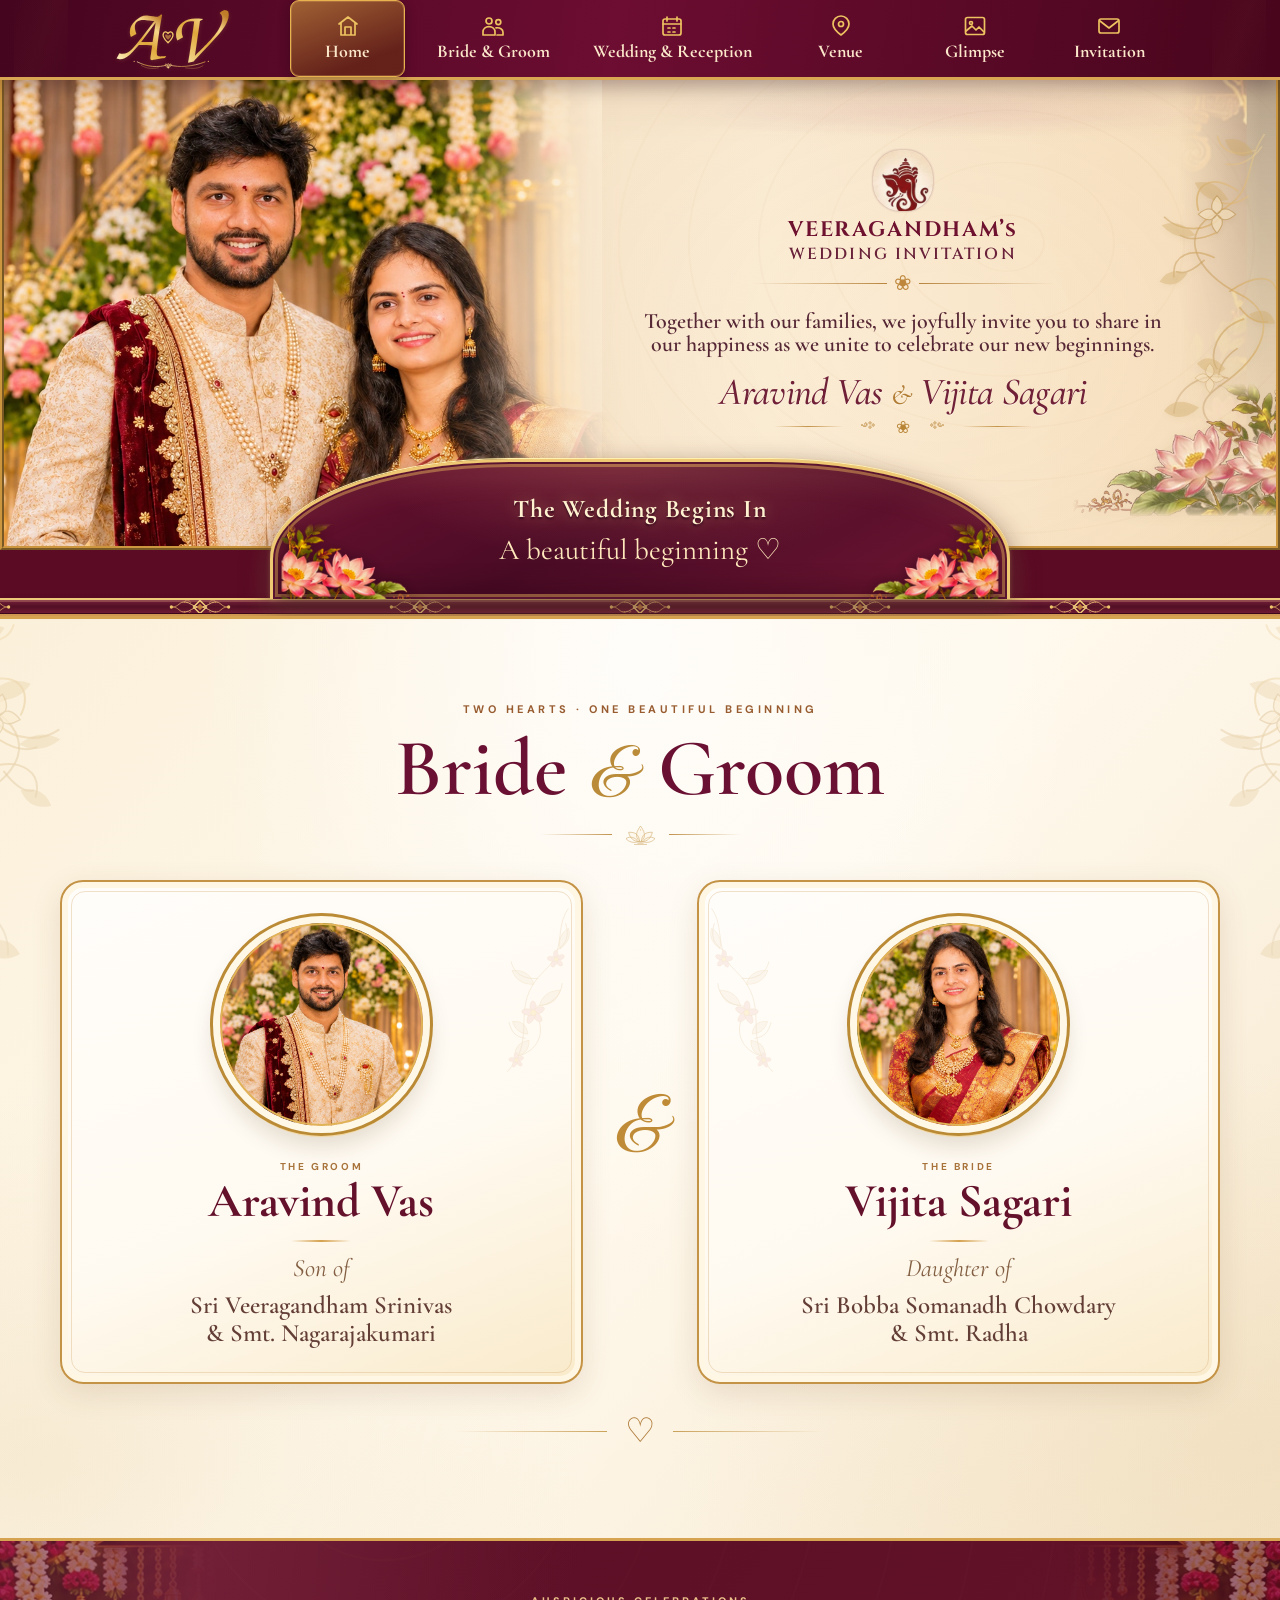
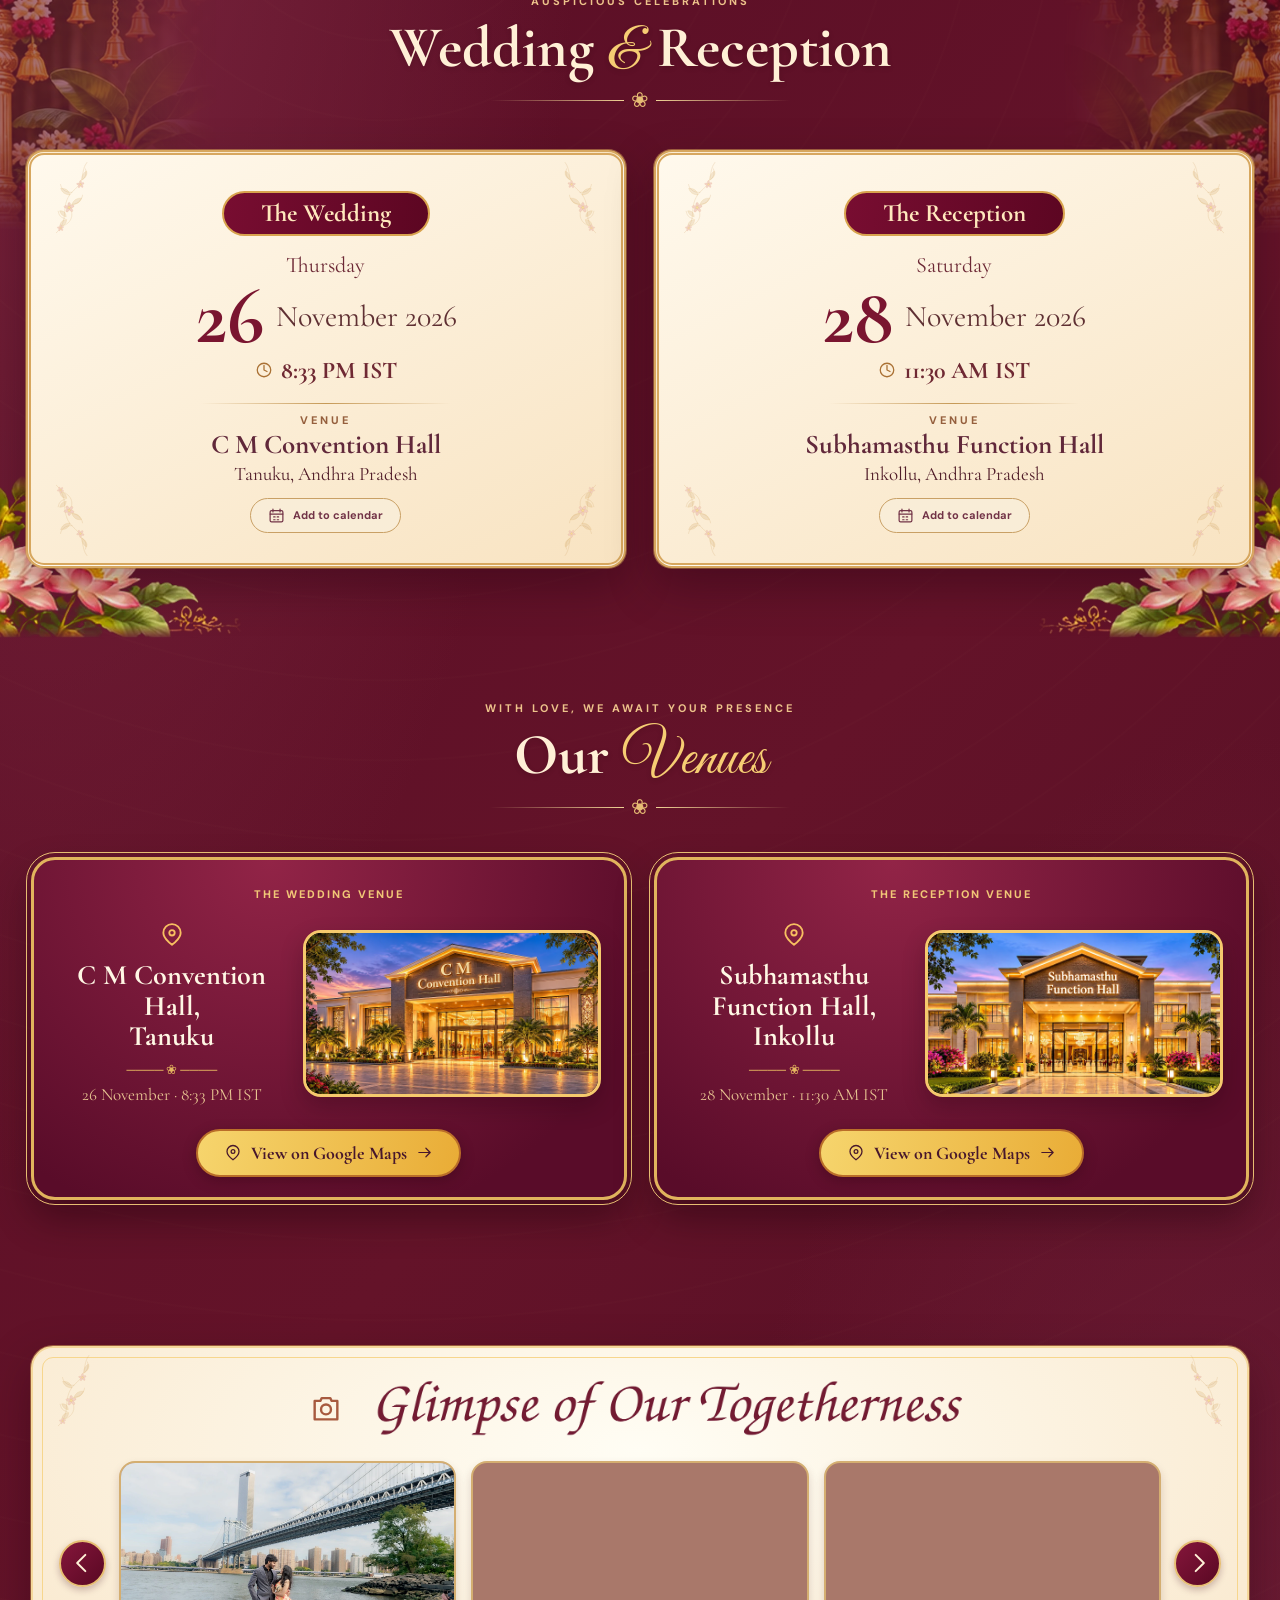
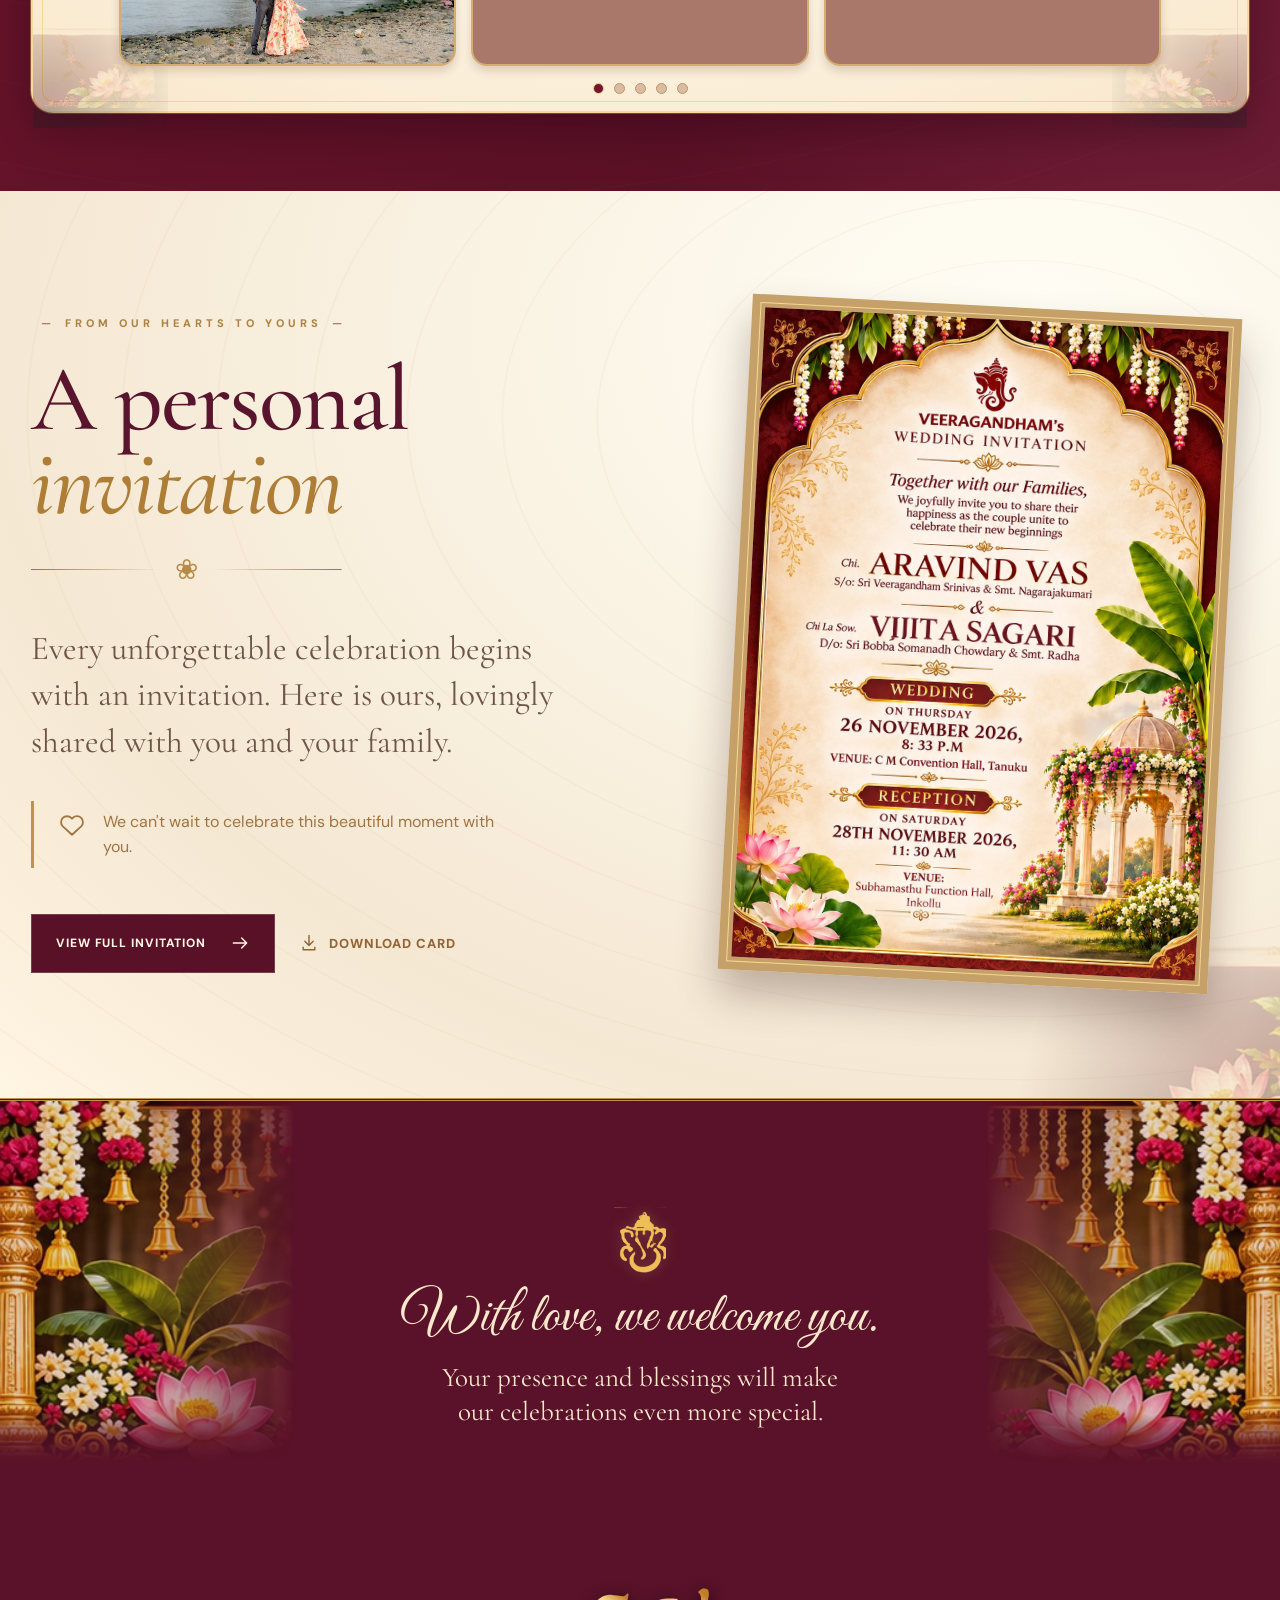
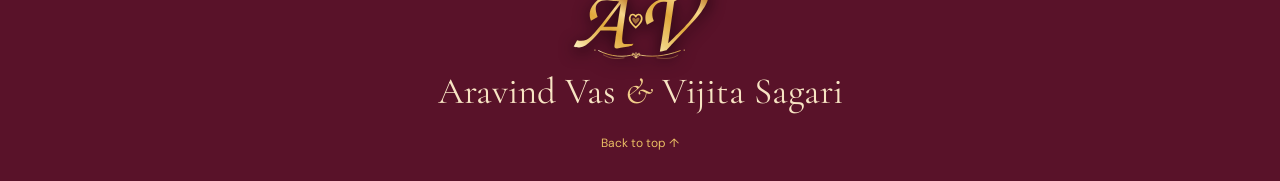
==== commit 6bacc694: "final changes" ====
--- a/index.html
+++ b/index.html
@@ -1 +1 @@
-<!doctype html><html lang="en"><head><meta charset="utf-8"><meta name="viewport" content="width=device-width,initial-scale=1,viewport-fit=cover"><meta name="theme-color" content="#590d25"><meta name="description" content="Join us to celebrate Aravind Vas and Vijita Sagari’s wedding on 26 November 2026 in Tanuku, and reception on 28 November in Inkollu."><meta property="og:type" content="website"><meta property="og:title" content="Aravind Vas and Vijita Sagari Wedding Invitation"><meta property="og:description" content="With love and family blessings, we invite you to celebrate with us. November 26 and 28, 2026."><meta property="og:image" content="./assets/invitation-preview.webp"><title>Aravind Vas and Vijita Sagari Wedding Invitation</title><link rel="icon" type="image/svg+xml" href="./assets/favicon.svg"><link rel="preload" as="image" href="./assets/royal-couple-home.webp" fetchpriority="high" media="(min-width:701px)"><link rel="preload" as="image" href="./assets/royal-couple-mobile-wide.webp" media="(max-width:700px)"><link rel="stylesheet" href="./styles.css?v=mobile-horizontal-v3"><link rel="preconnect" href="https://fonts.googleapis.com"><link rel="preconnect" href="https://fonts.gstatic.com" crossorigin><link href="https://fonts.googleapis.com/css2?family=Cinzel:wght@400;500;600;700&family=Cormorant+Garamond:ital,wght@0,400;0,500;0,600;0,700;1,400;1,500;1,600&family=DM+Sans:wght@400;500;600;700&family=Great+Vibes&display=swap" rel="stylesheet" media="print" onload="this.media='all'"><script defer src="./vendor/vue.global.prod.js"></script><script defer src="./app.js?v=mobile-horizontal-v3"></script></head><body><div id="app"><div style="min-height:100vh;background:#5a0f28;color:#efd39b;display:grid;place-items:center;text-align:center;font:30px Georgia,serif"><div>Aravind Vas ♡ Vijita Sagari</div></div></div><noscript><main style="padding:30px;text-align:center;background:#fbf0dc"><h1>Aravind Vas &amp; Vijita Sagari</h1><p>Wedding · 26 November 2026 at 8:33 PM · C M Convention Hall, Tanuku</p><p>Reception · 28 November 2026 at 11:30 AM · Subhamasthu Function Hall, Inkollu</p><a href="./assets/original-invitation.png">See the wedding invitation</a></main></noscript></body></html>
+<!doctype html><html lang="en"><head><meta charset="utf-8"><meta name="viewport" content="width=device-width,initial-scale=1,viewport-fit=cover"><meta name="theme-color" content="#590d25"><meta name="description" content="Join us to celebrate Aravind Vas and Vijita Sagari’s wedding on 26 November 2026 in Tanuku, and reception on 28 November in Inkollu."><meta property="og:type" content="website"><meta property="og:title" content="Aravind Vas and Vijita Sagari Wedding Invitation"><meta property="og:description" content="With love and family blessings, we invite you to celebrate with us. November 26 and 28, 2026."><meta property="og:image" content="./assets/invitation-preview.webp"><title>Aravind Vas and Vijita Sagari Wedding Invitation</title><link rel="icon" type="image/svg+xml" href="./assets/favicon.svg"><link rel="preload" as="image" href="./assets/royal-couple-home.webp" fetchpriority="high" media="(min-width:701px)"><link rel="preload" as="image" href="./assets/royal-couple-mobile-wide.webp" media="(max-width:700px)"><link rel="stylesheet" href="./styles.css?v=mobile-final-nav-v4"><link rel="preconnect" href="https://fonts.googleapis.com"><link rel="preconnect" href="https://fonts.gstatic.com" crossorigin><link href="https://fonts.googleapis.com/css2?family=Cinzel:wght@400;500;600;700&family=Cormorant+Garamond:ital,wght@0,400;0,500;0,600;0,700;1,400;1,500;1,600&family=DM+Sans:wght@400;500;600;700&family=Great+Vibes&display=swap" rel="stylesheet" media="print" onload="this.media='all'"><script defer src="./vendor/vue.global.prod.js"></script><script defer src="./app.js?v=mobile-final-nav-v4"></script></head><body><div id="app"><div style="min-height:100vh;background:#5a0f28;color:#efd39b;display:grid;place-items:center;text-align:center;font:30px Georgia,serif"><div>Aravind Vas ♡ Vijita Sagari</div></div></div><noscript><main style="padding:30px;text-align:center;background:#fbf0dc"><h1>Aravind Vas &amp; Vijita Sagari</h1><p>Wedding · 26 November 2026 at 8:33 PM · C M Convention Hall, Tanuku</p><p>Reception · 28 November 2026 at 11:30 AM · Subhamasthu Function Hall, Inkollu</p><a href="./assets/original-invitation.png">See the wedding invitation</a></main></noscript></body></html>
--- a/styles.css
+++ b/styles.css
@@ -1052,3 +1052,37 @@
   .phone-quick-tabs a svg{height:17px!important;width:17px!important;flex:0 0 17px!important}
   .toast{bottom:calc(111px + env(safe-area-inset-bottom,0px))!important}
 }
+
+/* FINAL MOBILE NAVIGATION — six icon-over-label tabs, a single compact row. */
+@media (max-width: 700px) {
+  body { padding-bottom: calc(68px + env(safe-area-inset-bottom, 0px)) !important; }
+  .phone-quick-tabs {
+    display: grid !important;
+    grid-template-columns: repeat(6, minmax(0,1fr)) !important;
+    grid-template-rows: minmax(0, 59px) !important;
+    gap: 0 !important;
+    height: calc(65px + env(safe-area-inset-bottom, 0px)) !important;
+    padding: 3px 3px calc(3px + env(safe-area-inset-bottom, 0px)) !important;
+    align-items: stretch !important;
+  }
+  .phone-quick-tabs a {
+    display: flex !important;
+    flex-direction: column !important;
+    align-items: center !important;
+    justify-content: center !important;
+    gap: 4px !important;
+    padding: 5px 1px 4px !important;
+    font-size: clamp(9px, 2.7vw, 11px) !important;
+    line-height: 1.05 !important;
+    white-space: nowrap !important;
+    text-wrap: nowrap !important;
+    overflow: hidden !important;
+    min-width: 0 !important;
+    text-align: center !important;
+  }
+  .phone-quick-tabs a svg {
+    width: 20px !important; height: 20px !important; flex: 0 0 20px !important;
+  }
+  .phone-quick-tabs a span {white-space:nowrap!important;display:block!important;max-width:100%;}
+  .toast {bottom:calc(78px + env(safe-area-inset-bottom, 0px)) !important;}
+}
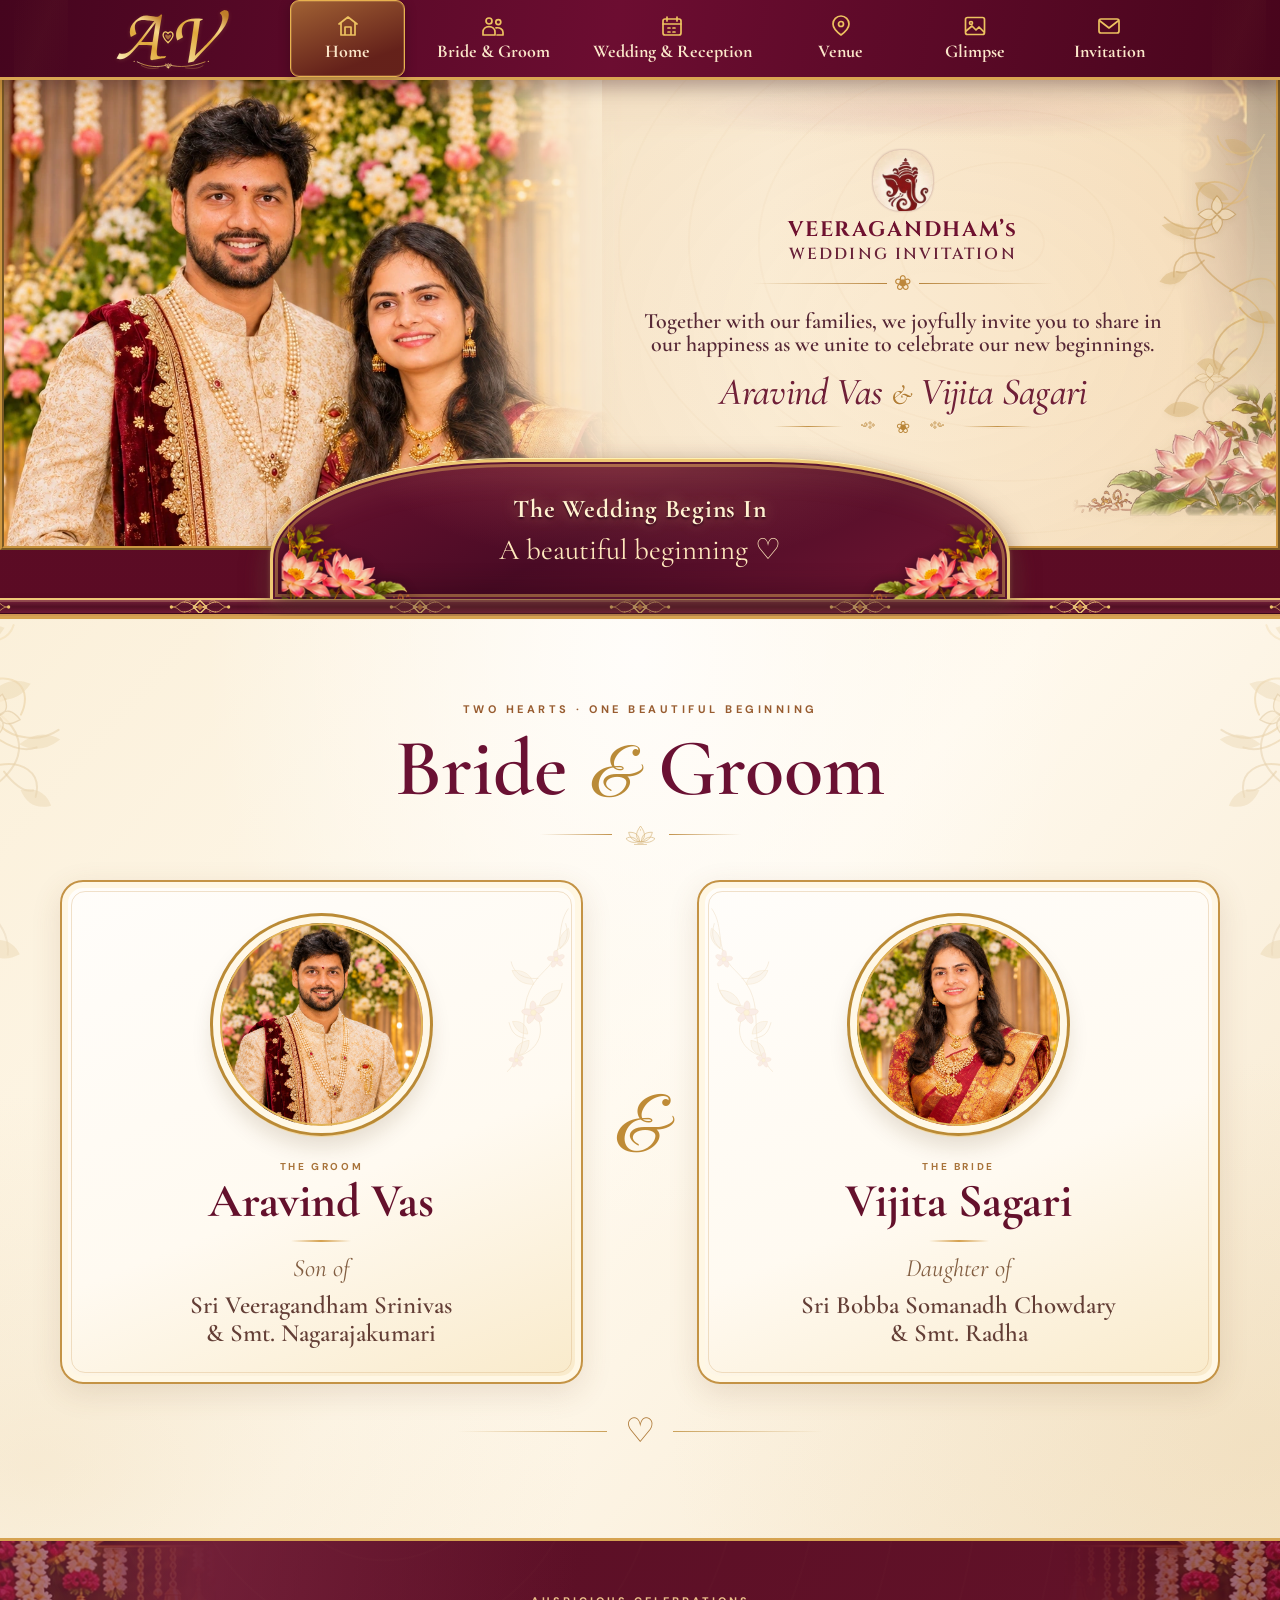
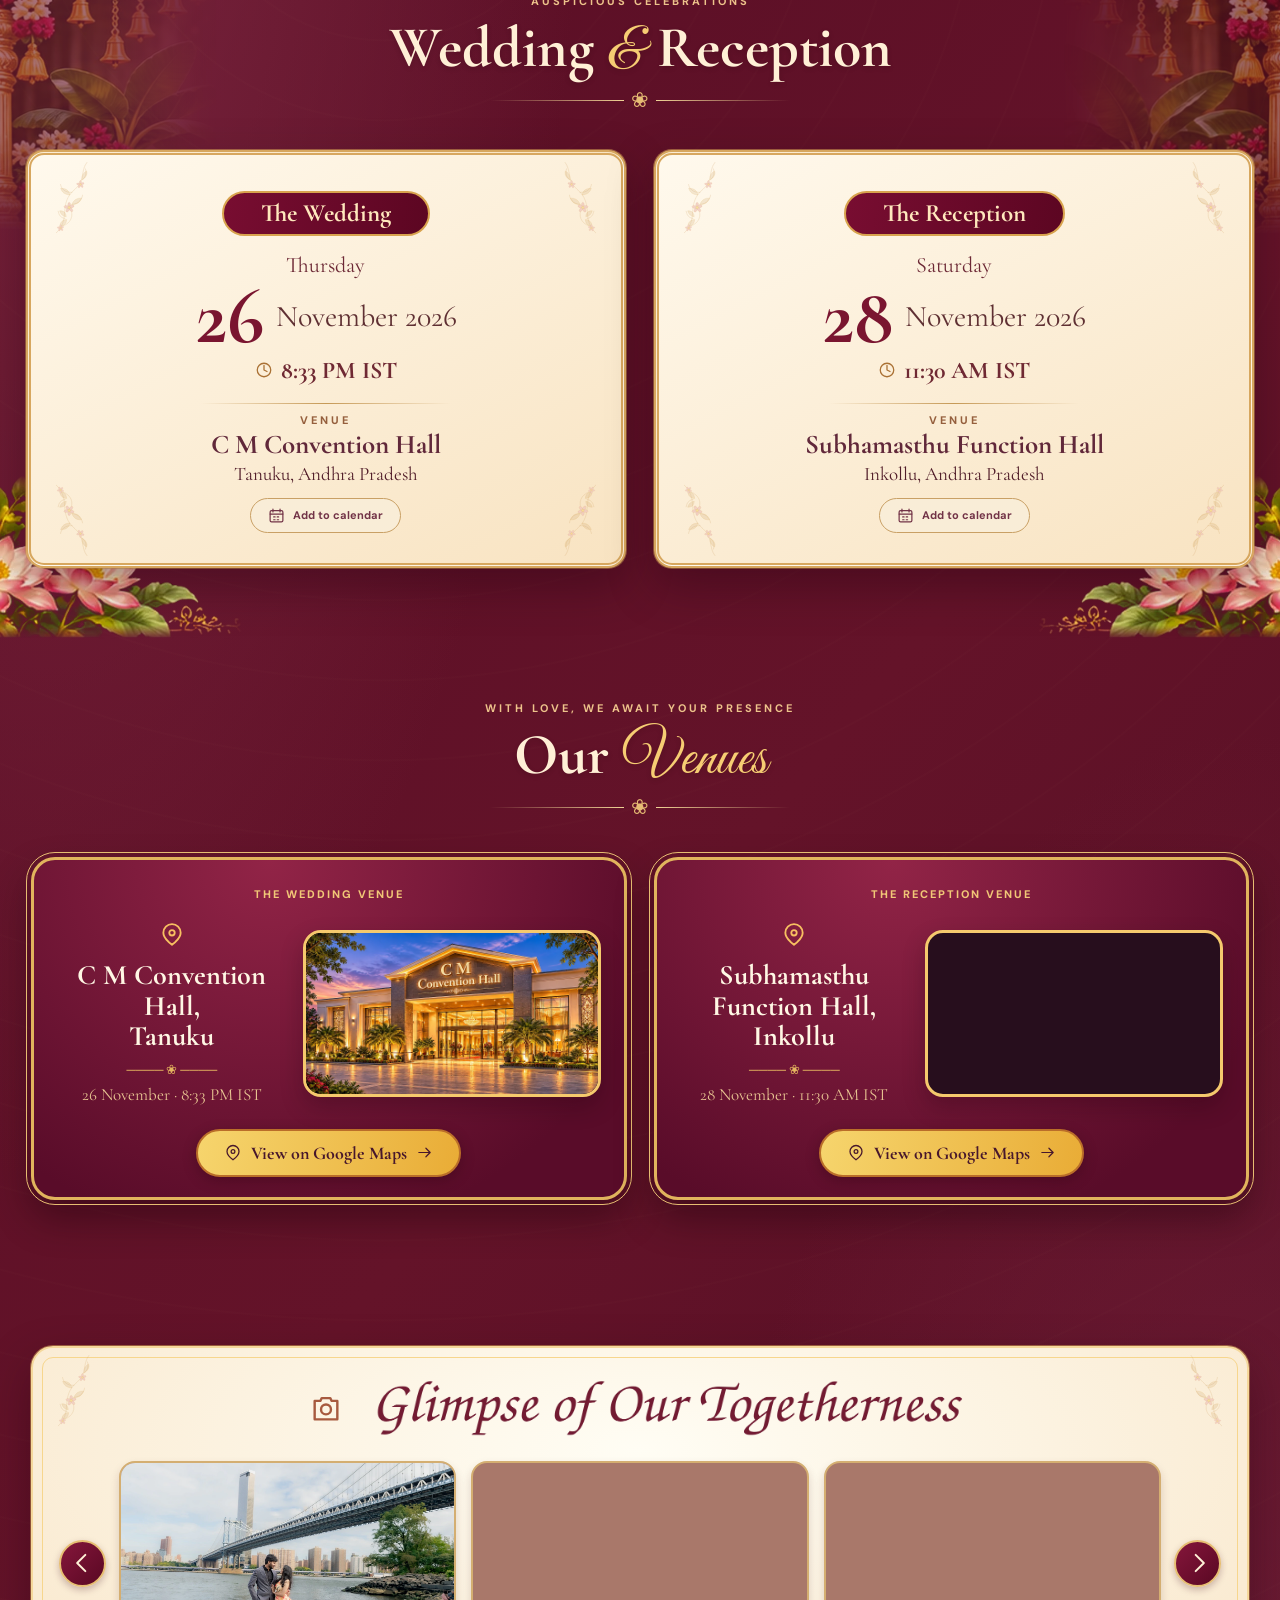
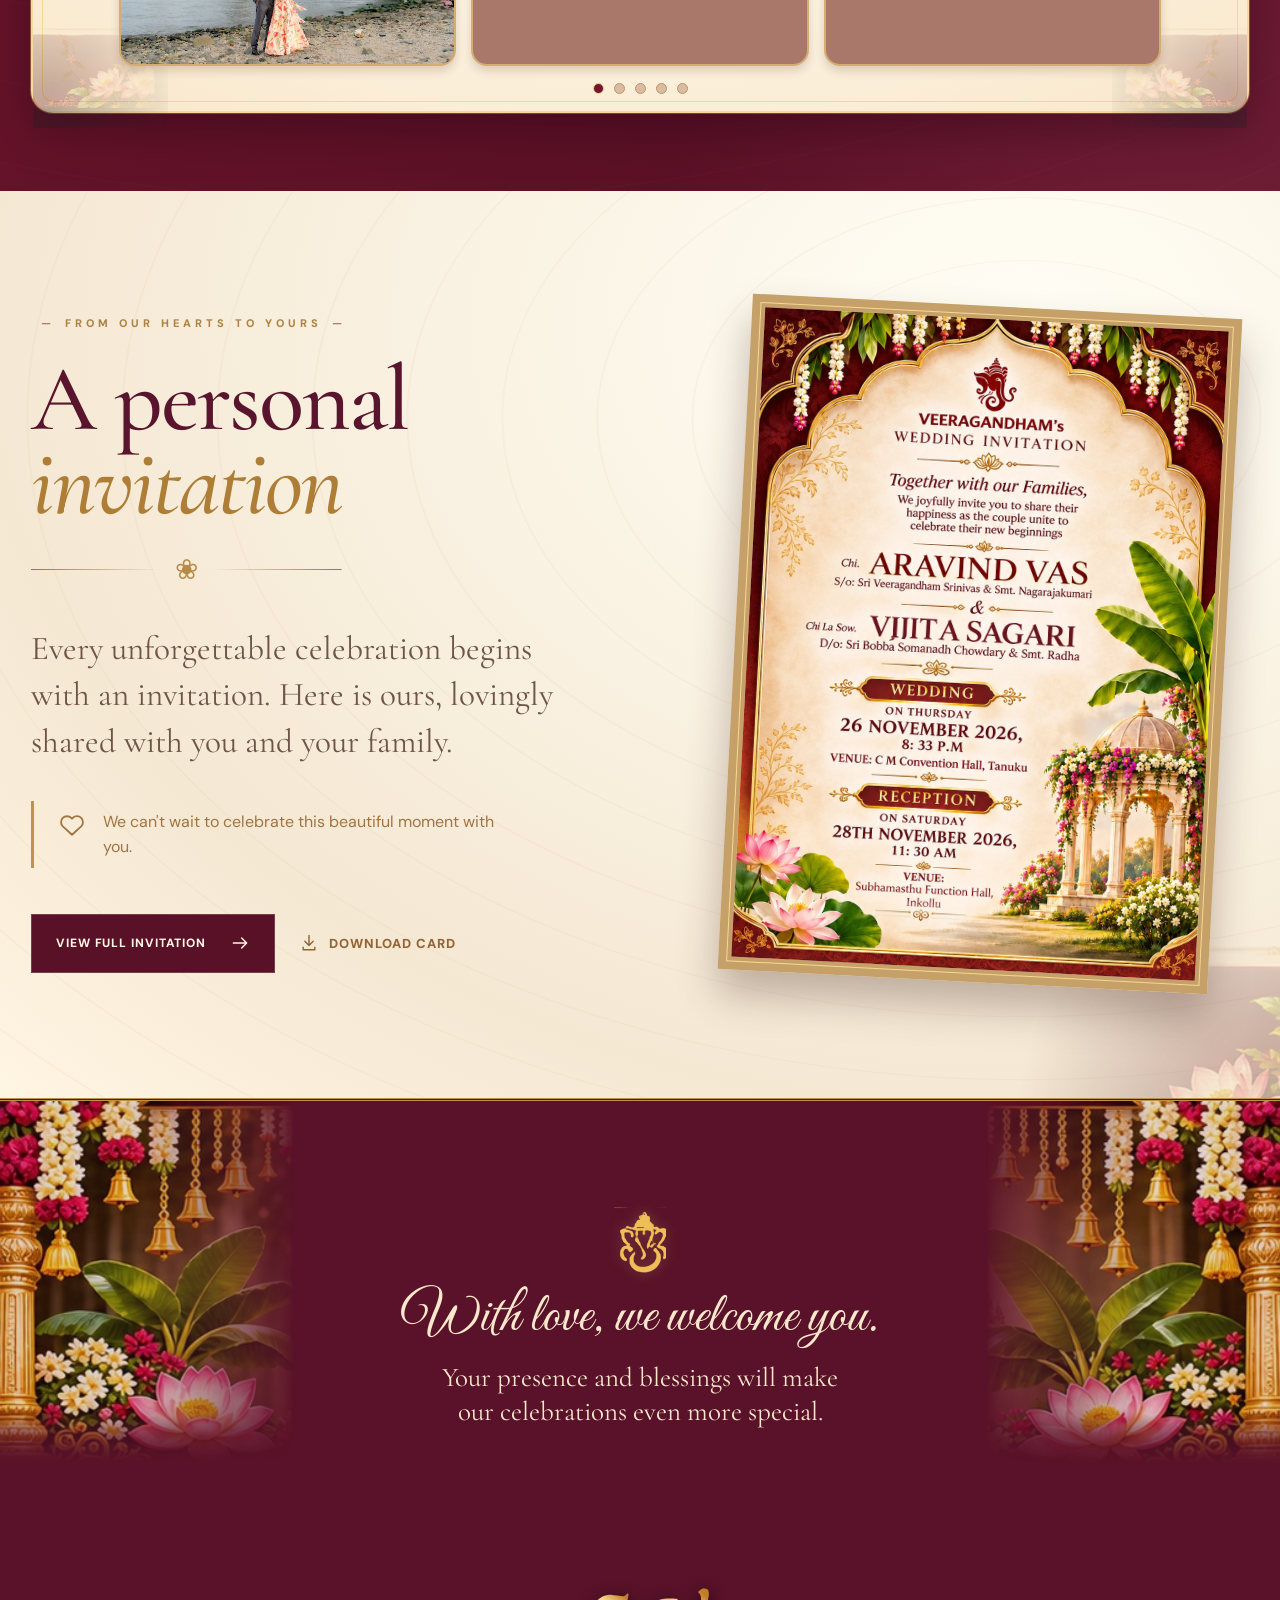
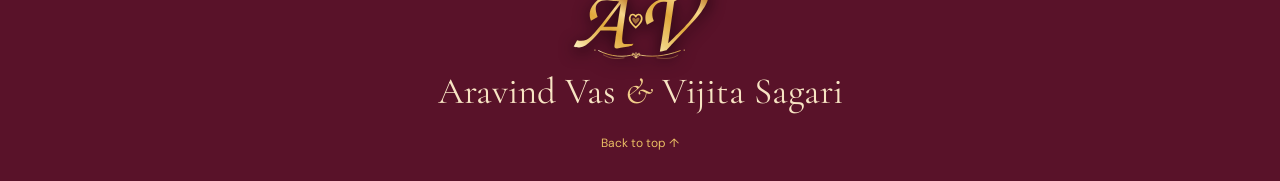
==== commit 78222dc4: "The end" ====
--- a/index.html
+++ b/index.html
@@ -1 +1 @@
-<!doctype html><html lang="en"><head><meta charset="utf-8"><meta name="viewport" content="width=device-width,initial-scale=1,viewport-fit=cover"><meta name="theme-color" content="#590d25"><meta name="description" content="Join us to celebrate Aravind Vas and Vijita Sagari’s wedding on 26 November 2026 in Tanuku, and reception on 28 November in Inkollu."><meta property="og:type" content="website"><meta property="og:title" content="Aravind Vas and Vijita Sagari Wedding Invitation"><meta property="og:description" content="With love and family blessings, we invite you to celebrate with us. November 26 and 28, 2026."><meta property="og:image" content="./assets/invitation-preview.webp"><title>Aravind Vas and Vijita Sagari Wedding Invitation</title><link rel="icon" type="image/svg+xml" href="./assets/favicon.svg"><link rel="preload" as="image" href="./assets/royal-couple-home.webp" fetchpriority="high" media="(min-width:701px)"><link rel="preload" as="image" href="./assets/royal-couple-mobile-wide.webp" media="(max-width:700px)"><link rel="stylesheet" href="./styles.css?v=mobile-final-nav-v4"><link rel="preconnect" href="https://fonts.googleapis.com"><link rel="preconnect" href="https://fonts.gstatic.com" crossorigin><link href="https://fonts.googleapis.com/css2?family=Cinzel:wght@400;500;600;700&family=Cormorant+Garamond:ital,wght@0,400;0,500;0,600;0,700;1,400;1,500;1,600&family=DM+Sans:wght@400;500;600;700&family=Great+Vibes&display=swap" rel="stylesheet" media="print" onload="this.media='all'"><script defer src="./vendor/vue.global.prod.js"></script><script defer src="./app.js?v=mobile-final-nav-v4"></script></head><body><div id="app"><div style="min-height:100vh;background:#5a0f28;color:#efd39b;display:grid;place-items:center;text-align:center;font:30px Georgia,serif"><div>Aravind Vas ♡ Vijita Sagari</div></div></div><noscript><main style="padding:30px;text-align:center;background:#fbf0dc"><h1>Aravind Vas &amp; Vijita Sagari</h1><p>Wedding · 26 November 2026 at 8:33 PM · C M Convention Hall, Tanuku</p><p>Reception · 28 November 2026 at 11:30 AM · Subhamasthu Function Hall, Inkollu</p><a href="./assets/original-invitation.png">See the wedding invitation</a></main></noscript></body></html>
+<!doctype html><html lang="en"><head><meta charset="utf-8"><meta name="viewport" content="width=device-width,initial-scale=1,viewport-fit=cover"><meta name="theme-color" content="#590d25"><meta name="description" content="Join us to celebrate Aravind Vas and Vijita Sagari’s wedding on 26 November 2026 in Tanuku, and reception on 28 November in Inkollu."><meta property="og:type" content="website"><meta property="og:title" content="Aravind Vas and Vijita Sagari Wedding Invitation"><meta property="og:description" content="With love and family blessings, we invite you to celebrate with us. November 26 and 28, 2026."><meta property="og:image" content="./assets/invitation-preview.webp"><title>Aravind Vas and Vijita Sagari Wedding Invitation</title><link rel="icon" type="image/svg+xml" href="./assets/favicon.svg"><link rel="preload" as="image" href="./assets/royal-couple-home-single-bindi.webp" fetchpriority="high" media="(min-width:701px)"><link rel="preload" as="image" href="./assets/royal-couple-mobile-wide-single-bindi.webp" media="(max-width:700px)"><link rel="stylesheet" href="./styles.css?v=mobile-final-nav-v5-fast-images"><link rel="preconnect" href="https://fonts.googleapis.com"><link rel="preconnect" href="https://fonts.gstatic.com" crossorigin><link href="https://fonts.googleapis.com/css2?family=Cinzel:wght@400;500;600;700&family=Cormorant+Garamond:ital,wght@0,400;0,500;0,600;0,700;1,400;1,500;1,600&family=DM+Sans:wght@400;500;600;700&family=Great+Vibes&display=swap" rel="stylesheet" media="print" onload="this.media='all'"><script defer src="./vendor/vue.global.prod.js"></script><script defer src="./app.js?v=mobile-final-nav-v5-fast-images"></script></head><body><div id="app"><div style="min-height:100vh;background:#5a0f28;color:#efd39b;display:grid;place-items:center;text-align:center;font:30px Georgia,serif"><div>Aravind Vas ♡ Vijita Sagari</div></div></div><noscript><main style="padding:30px;text-align:center;background:#fbf0dc"><h1>Aravind Vas &amp; Vijita Sagari</h1><p>Wedding · 26 November 2026 at 8:33 PM · C M Convention Hall, Tanuku</p><p>Reception · 28 November 2026 at 11:30 AM · Subhamasthu Function Hall, Inkollu</p><a href="./assets/original-invitation.png">See the wedding invitation</a></main></noscript></body></html>
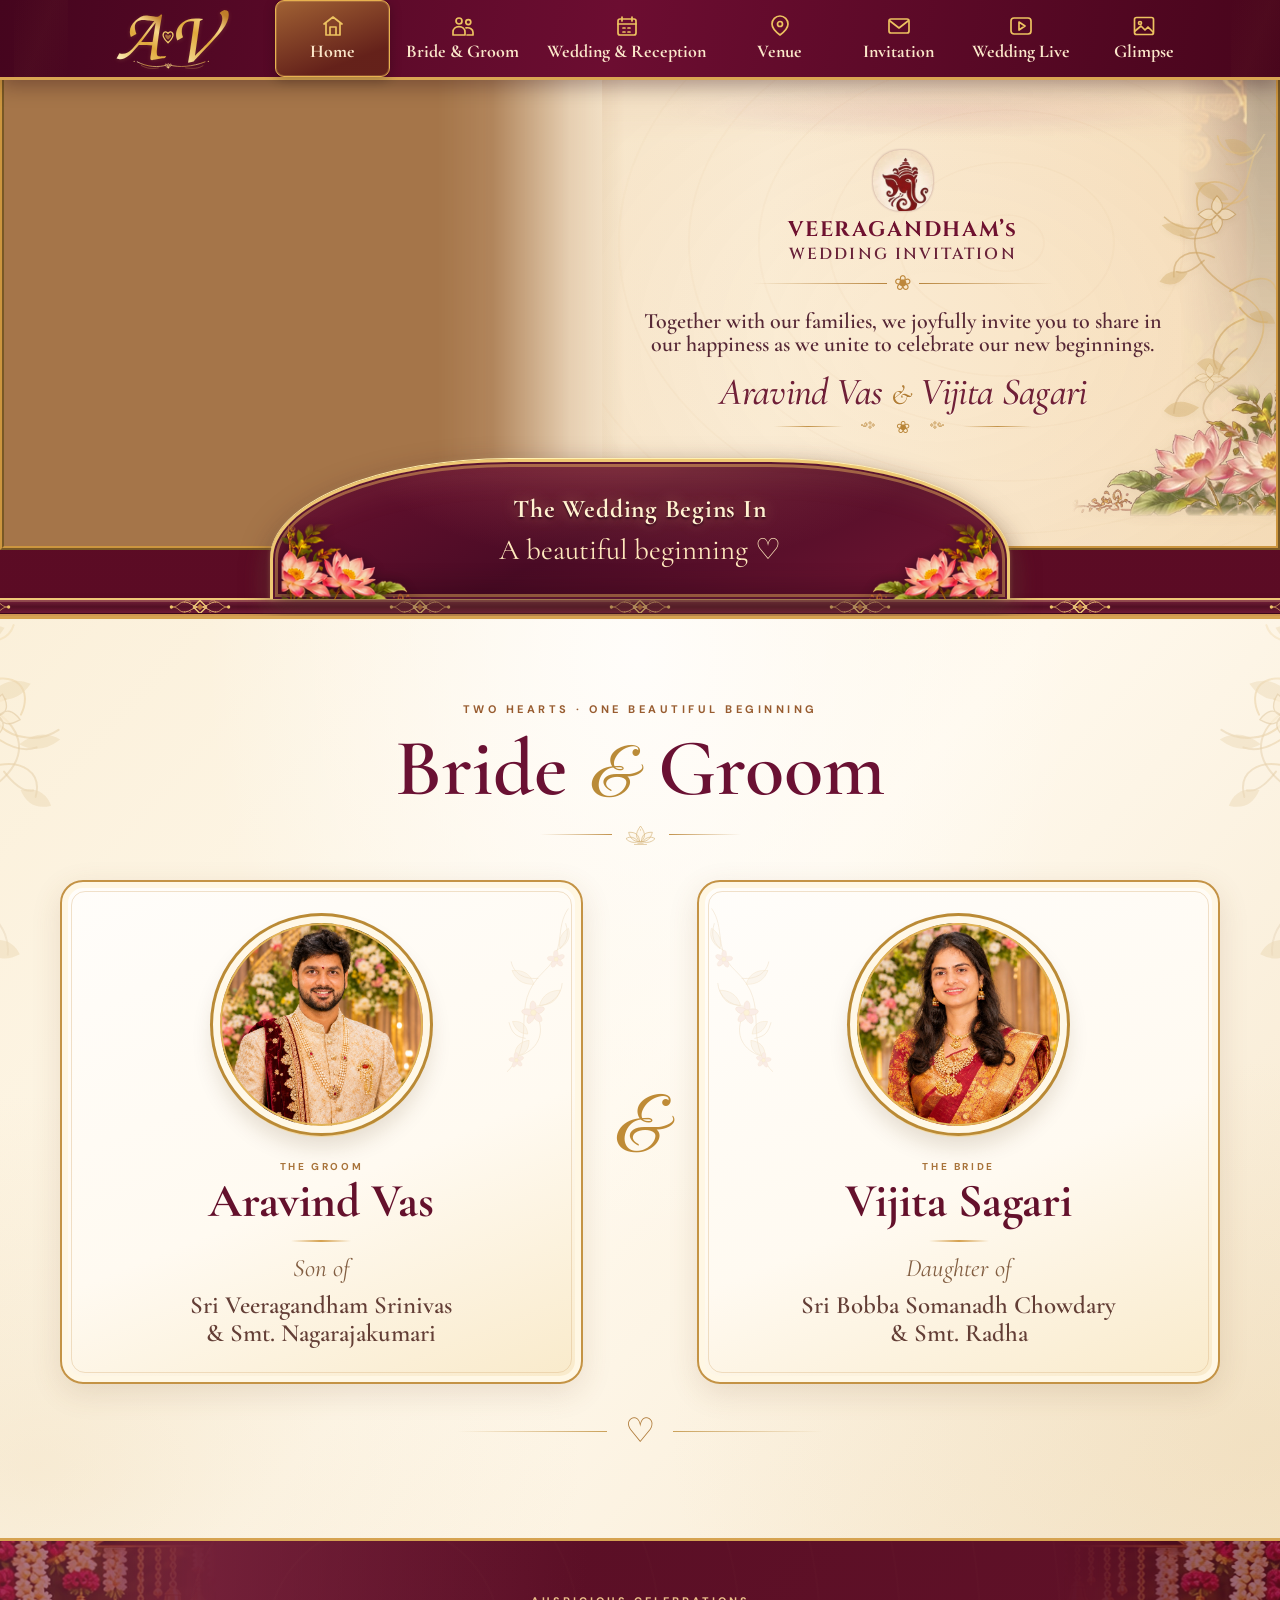
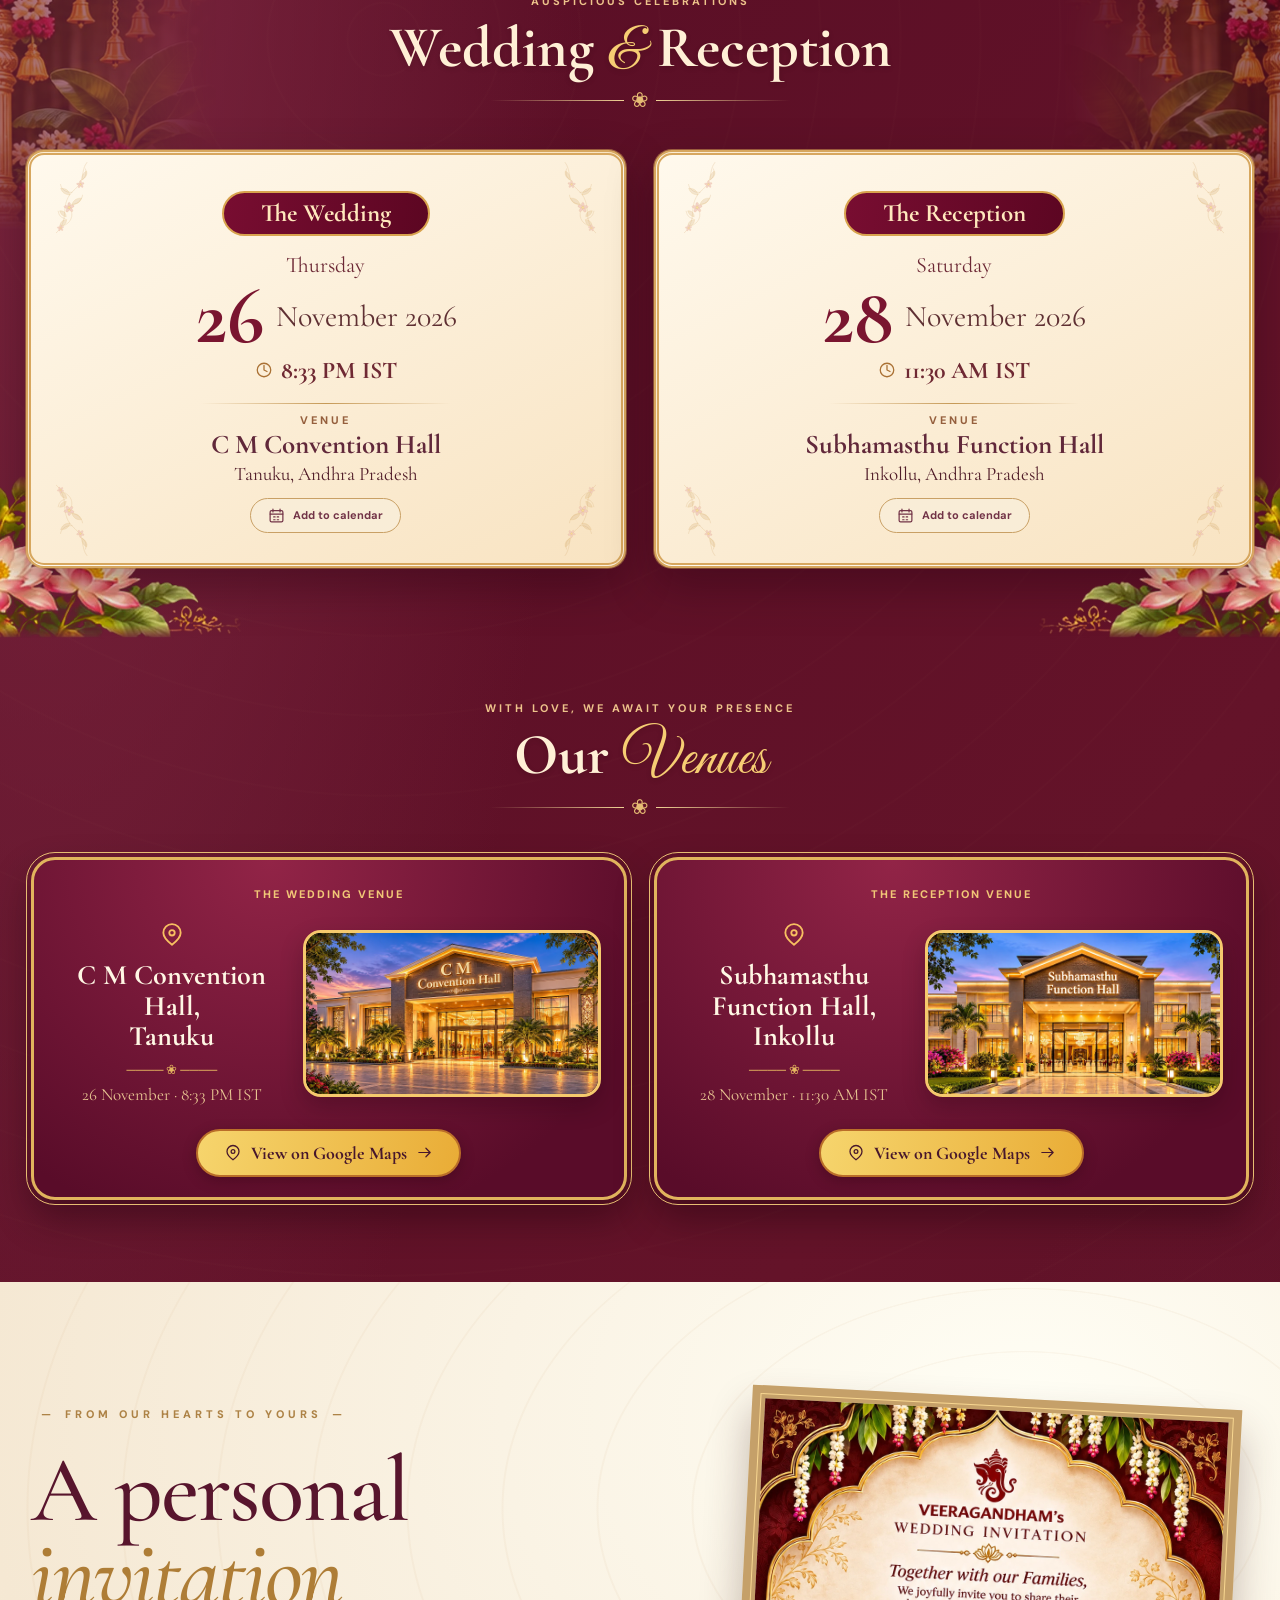
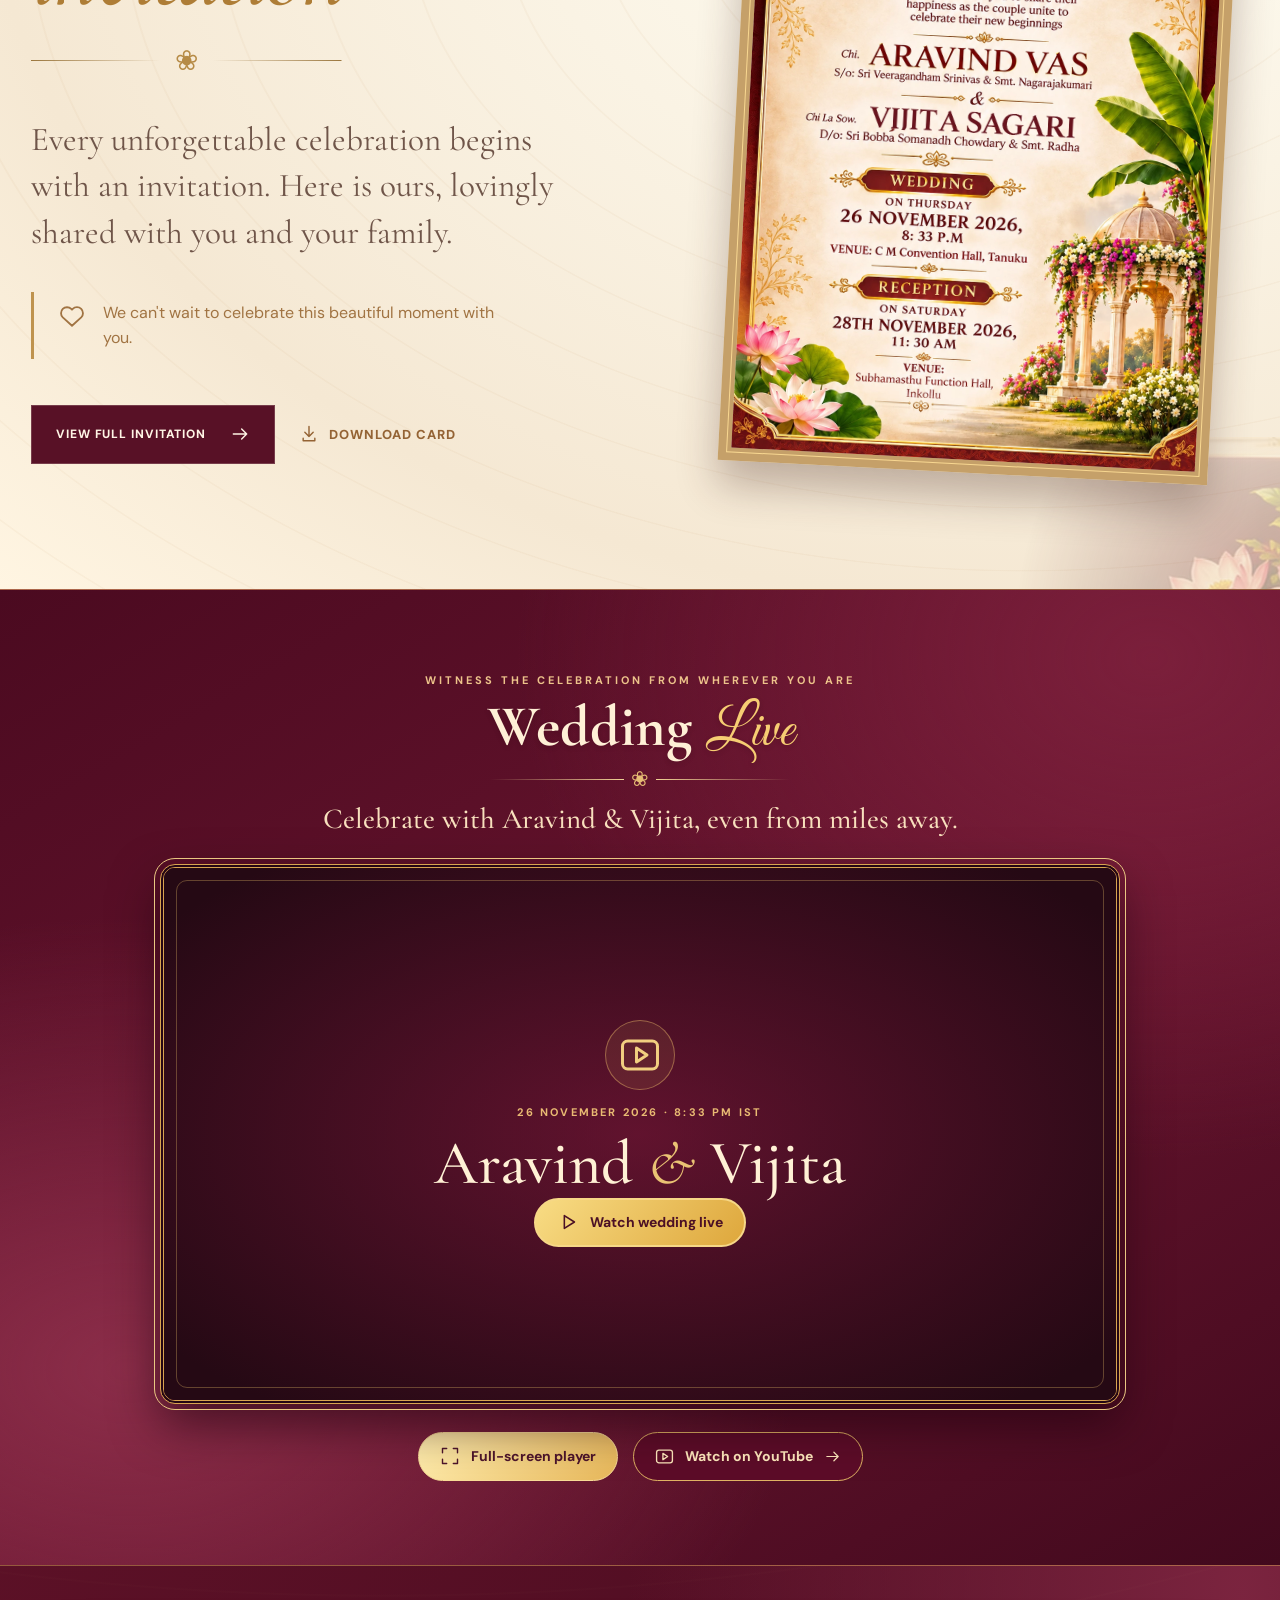
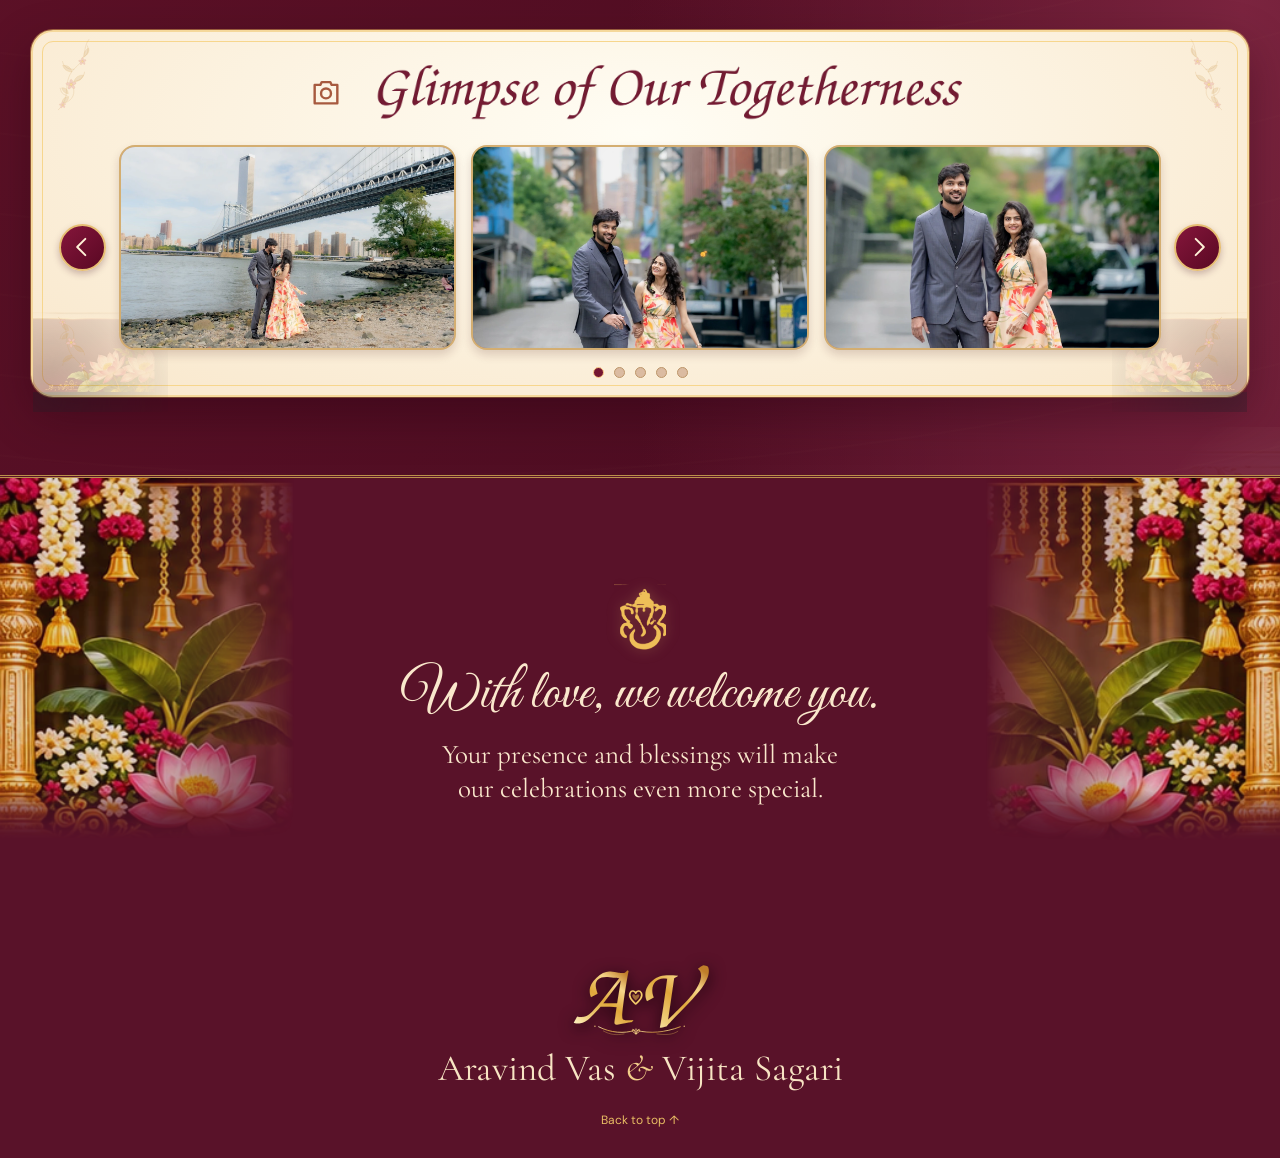
==== commit 3615c7bf: "Wedding live link" ====
--- a/index.html
+++ b/index.html
@@ -1 +1 @@
-<!doctype html><html lang="en"><head><meta charset="utf-8"><meta name="viewport" content="width=device-width,initial-scale=1,viewport-fit=cover"><meta name="theme-color" content="#590d25"><meta name="description" content="Join us to celebrate Aravind Vas and Vijita Sagari’s wedding on 26 November 2026 in Tanuku, and reception on 28 November in Inkollu."><meta property="og:type" content="website"><meta property="og:title" content="Aravind Vas and Vijita Sagari Wedding Invitation"><meta property="og:description" content="With love and family blessings, we invite you to celebrate with us. November 26 and 28, 2026."><meta property="og:image" content="./assets/invitation-preview.webp"><title>Aravind Vas and Vijita Sagari Wedding Invitation</title><link rel="icon" type="image/svg+xml" href="./assets/favicon.svg"><link rel="preload" as="image" href="./assets/royal-couple-home-single-bindi.webp" fetchpriority="high" media="(min-width:701px)"><link rel="preload" as="image" href="./assets/royal-couple-mobile-wide-single-bindi.webp" media="(max-width:700px)"><link rel="stylesheet" href="./styles.css?v=mobile-final-nav-v5-fast-images"><link rel="preconnect" href="https://fonts.googleapis.com"><link rel="preconnect" href="https://fonts.gstatic.com" crossorigin><link href="https://fonts.googleapis.com/css2?family=Cinzel:wght@400;500;600;700&family=Cormorant+Garamond:ital,wght@0,400;0,500;0,600;0,700;1,400;1,500;1,600&family=DM+Sans:wght@400;500;600;700&family=Great+Vibes&display=swap" rel="stylesheet" media="print" onload="this.media='all'"><script defer src="./vendor/vue.global.prod.js"></script><script defer src="./app.js?v=mobile-final-nav-v5-fast-images"></script></head><body><div id="app"><div style="min-height:100vh;background:#5a0f28;color:#efd39b;display:grid;place-items:center;text-align:center;font:30px Georgia,serif"><div>Aravind Vas ♡ Vijita Sagari</div></div></div><noscript><main style="padding:30px;text-align:center;background:#fbf0dc"><h1>Aravind Vas &amp; Vijita Sagari</h1><p>Wedding · 26 November 2026 at 8:33 PM · C M Convention Hall, Tanuku</p><p>Reception · 28 November 2026 at 11:30 AM · Subhamasthu Function Hall, Inkollu</p><a href="./assets/original-invitation.png">See the wedding invitation</a></main></noscript></body></html>
+<!doctype html><html lang="en"><head><meta charset="utf-8"><meta name="viewport" content="width=device-width,initial-scale=1,viewport-fit=cover"><meta name="referrer" content="strict-origin-when-cross-origin"><meta name="theme-color" content="#590d25"><meta name="description" content="Join us to celebrate Aravind Vas and Vijita Sagari’s wedding on 26 November 2026 in Tanuku, and reception on 28 November in Inkollu."><meta property="og:type" content="website"><meta property="og:title" content="Aravind Vas and Vijita Sagari Wedding Invitation"><meta property="og:description" content="With love and family blessings, we invite you to celebrate with us. November 26 and 28, 2026."><meta property="og:image" content="./assets/invitation-preview.webp"><title>Aravind Vas and Vijita Sagari Wedding Invitation</title><link rel="icon" type="image/svg+xml" href="./assets/favicon.svg"><link rel="preload" as="image" href="./assets/royal-couple-home-single-bindi.webp" fetchpriority="high" media="(min-width:701px)"><link rel="preload" as="image" href="./assets/royal-couple-mobile-wide-single-bindi.webp" media="(max-width:700px)"><link rel="stylesheet" href="./styles.css?v=wedding-live-official-iframe-v6"><link rel="preconnect" href="https://fonts.googleapis.com"><link rel="preconnect" href="https://fonts.gstatic.com" crossorigin><link href="https://fonts.googleapis.com/css2?family=Cinzel:wght@400;500;600;700&family=Cormorant+Garamond:ital,wght@0,400;0,500;0,600;0,700;1,400;1,500;1,600&family=DM+Sans:wght@400;500;600;700&family=Great+Vibes&display=swap" rel="stylesheet" media="print" onload="this.media='all'"><script defer src="./vendor/vue.global.prod.js"></script><script defer src="./live-config.js?v=wedding-live-official-iframe-v6"></script><script defer src="./app.js?v=wedding-live-official-iframe-v6"></script></head><body><div id="app"><div style="min-height:100vh;background:#5a0f28;color:#efd39b;display:grid;place-items:center;text-align:center;font:30px Georgia,serif"><div>Aravind Vas ♡ Vijita Sagari</div></div></div><noscript><main style="padding:30px;text-align:center;background:#fbf0dc"><h1>Aravind Vas &amp; Vijita Sagari</h1><p>Wedding · 26 November 2026 at 8:33 PM · C M Convention Hall, Tanuku</p><p>Reception · 28 November 2026 at 11:30 AM · Subhamasthu Function Hall, Inkollu</p><a href="./assets/original-invitation.png">See the wedding invitation</a></main></noscript></body></html>
--- a/styles.css
+++ b/styles.css
@@ -1086,3 +1086,61 @@
   .phone-quick-tabs a span {white-space:nowrap!important;display:block!important;max-width:100%;}
   .toast {bottom:calc(78px + env(safe-area-inset-bottom, 0px)) !important;}
 }
+
+
+/* Wedding Live — matches Extended Florals; the YouTube iframe loads on demand only. */
+.wedding-live-section{position:relative;isolation:isolate;padding:78px 0 84px;background:radial-gradient(ellipse at 10% 80%,#8b2d49 0,transparent 41%),radial-gradient(ellipse at 90% 7%,#7b1f3b 0,transparent 39%),linear-gradient(150deg,#4b0a20,#69152f 53%,#42091d);border-top:1px solid #daa65b85;border-bottom:1px solid #d6a15888;color:#fae9d0}
+.wedding-live-container{max-width:1060px;text-align:center}.wedding-live-section .section-title{margin-bottom:9px}
+.wedding-live-intro{font:500 clamp(20px,2.5vw,29px)/1.2 var(--serif);color:#f8e0bd;margin:0 auto 27px}
+.live-player-frame{position:relative;aspect-ratio:16/9;width:min(100%,960px);margin:0 auto;overflow:hidden;background:radial-gradient(ellipse at center,#5d102c,#240513 78%);border:4px double #d8a450;outline:1px solid #e9c782;outline-offset:5px;border-radius:15px;box-shadow:0 20px 48px #1c010e99}
+.live-embedded-player{width:100%;height:100%;display:block;border:0;background:#140511}
+.live-player-cover{position:absolute;inset:0;display:flex;flex-direction:column;align-items:center;justify-content:center;padding:20px 25px;background:radial-gradient(ellipse at center,#7c1d3a80,#250914 90%),linear-gradient(120deg,#4f0a26,#3c071e);color:#f9e4bd}
+.live-player-cover::before{content:'';position:absolute;inset:12px;pointer-events:none;border:1px solid #e5b96655;border-radius:11px}
+.live-symbol{display:flex;align-items:center;justify-content:center;color:#f2cf80;background:#e7b95d18;border:1px solid #e2b2687a;border-radius:50%;width:70px;height:70px;margin-bottom:15px}
+.live-cover-top{font:700 11px/1.3 var(--sans);letter-spacing:2.2px;text-transform:uppercase;color:#e9bb73}
+.live-player-cover h3{font:500 clamp(35px,5vw,62px)/1.05 var(--serif);margin:11px 0 2px;color:#fff1d5}
+.live-player-cover h3 em{font-weight:400;color:#eac374}
+.live-player-cover p{font:500 clamp(16px,2vw,23px)/1.25 var(--serif);margin:8px 0 19px;max-width:640px}
+.live-play-button,.live-expand-button,.live-youtube-button{display:inline-flex;align-items:center;justify-content:center;gap:11px;min-height:49px;padding:10px 21px;border-radius:999px;font:700 14px var(--sans);transition:background .2s,transform .2s}
+.live-play-button{border:2px solid #f6d787;background:linear-gradient(130deg,#f8dc84,#dea73c);color:#4b1025}
+.live-play-button:hover,.live-expand-button:hover,.live-youtube-button:hover{transform:translateY(-2px)}
+.live-soon-label{border:1px solid #e7ba668a;border-radius:999px;padding:10px 20px;font:700 12px var(--sans);letter-spacing:.6px;color:#ffe0ac}
+.live-actions{display:flex;justify-content:center;align-items:center;gap:15px;flex-wrap:wrap;margin:28px auto 0}
+.live-expand-button{color:#4d152c;border:1px solid #f8dc97;background:linear-gradient(120deg,#ffedae,#e7b75a)}
+.live-youtube-button{background:#5c0c28;border:1px solid #e1b464;color:#ffe9bd}
+.live-small-note{color:#d9ba9f;font:500 14px/1.35 var(--serif);margin:13px auto 0}
+.live-fullscreen-overlay{position:fixed;inset:0;z-index:2000;display:flex;flex-direction:column;justify-content:center;align-items:center;gap:14px;background:#10040d;color:#ffe9c5;padding:calc(12px + env(safe-area-inset-top,0px)) 15px calc(13px + env(safe-area-inset-bottom,0px))}
+.live-fullscreen-bar{display:flex;align-items:center;justify-content:space-between;gap:12px;width:min(100%,1500px);font:700 clamp(15px,2vw,22px) var(--serif)}
+.live-fullscreen-bar button{display:flex;align-items:center;gap:8px;color:#ffefc8;background:#5a1430;border:1px solid #daab64;border-radius:9px;padding:8px 12px}
+.live-fullscreen-video{width:min(100%,1500px);aspect-ratio:16/9;max-height:calc(100dvh - 145px);background:#000;border:2px solid #d0a558;border-radius:8px;overflow:hidden}
+.live-fullscreen-youtube{display:inline-flex;align-items:center;gap:8px;color:#f9ce77;font:700 13px var(--sans)}
+/* Seven bottom tabs still fit one row on phones. The full menu keeps full titles. */
+@media(max-width:1050px) and (min-width:701px){
+ .site-header .desktop-nav{display:none!important}
+ .site-header .menu-btn{display:flex!important}
+ .site-header .mobile-menu{display:grid;grid-template-columns:repeat(3,minmax(0,1fr));background:#490d23;padding:12px 13px;gap:7px;border-top:1px solid #bb884a}
+ .site-header .mobile-menu a{display:flex;align-items:center;gap:8px;padding:12px;color:#ffe4c2;border:1px solid #d2a35b40;border-radius:4px;font-size:13px}
+}
+@media(max-width:700px){
+ .wedding-live-section{padding:53px 0 62px}
+ .wedding-live-intro{margin-bottom:20px;padding:0 5px}
+ .live-player-frame{border-width:3px;outline-offset:2px;border-radius:9px}
+ .live-player-cover{padding:12px 9px}
+ .live-player-cover::before{inset:6px}
+ .live-symbol{width:38px;height:38px;margin-bottom:5px}
+ .live-symbol svg{width:23px;height:23px}
+ .live-cover-top{font-size:8px;letter-spacing:.5px}
+ .live-player-cover h3{font-size:clamp(24px,5.8vw,40px);margin:5px 0 1px}
+ .live-player-cover p{font-size:clamp(12px,3.2vw,17px);margin:3px 0 7px;line-height:1.13}
+ .live-play-button{min-height:35px;font-size:11px;padding:5px 12px}
+ .live-play-button svg{width:15px;height:15px}
+ .live-soon-label{font-size:10px;padding:5px 10px}
+ .live-actions{margin-top:22px;gap:9px}
+ .live-expand-button,.live-youtube-button{font-size:11px;min-height:43px;padding:10px 12px}
+ .live-fullscreen-overlay{gap:9px;padding-inline:8px}
+ .live-fullscreen-video{width:100%;max-height:calc(100dvh - 185px)}
+ .phone-quick-tabs{grid-template-columns:repeat(7,minmax(0,1fr))!important}
+ .phone-quick-tabs a{font-size:clamp(8px,2.25vw,10px)!important;gap:3px!important;padding:5px 0 3px!important}
+ .phone-quick-tabs a svg{width:18px!important;height:18px!important;flex-basis:18px!important}
+}
+@media(max-width:365px){.phone-quick-tabs a{font-size:8px!important}}
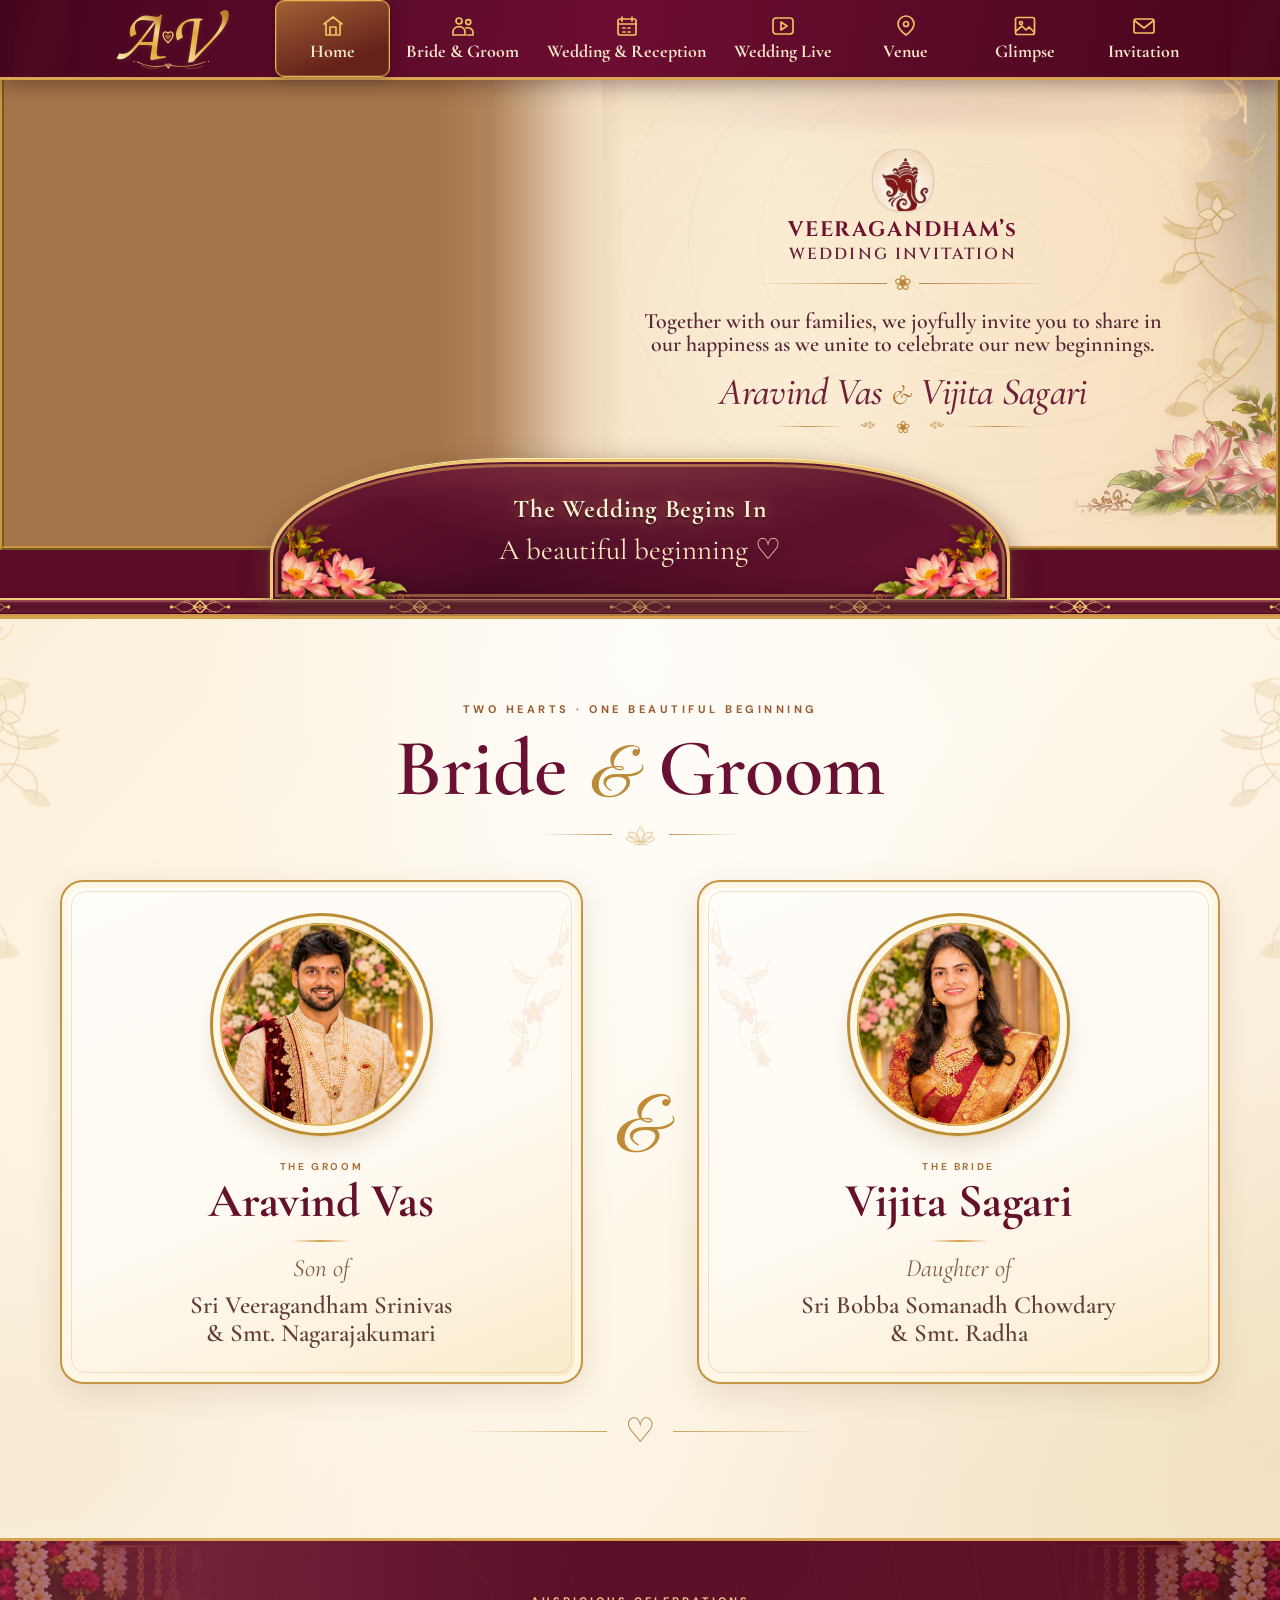
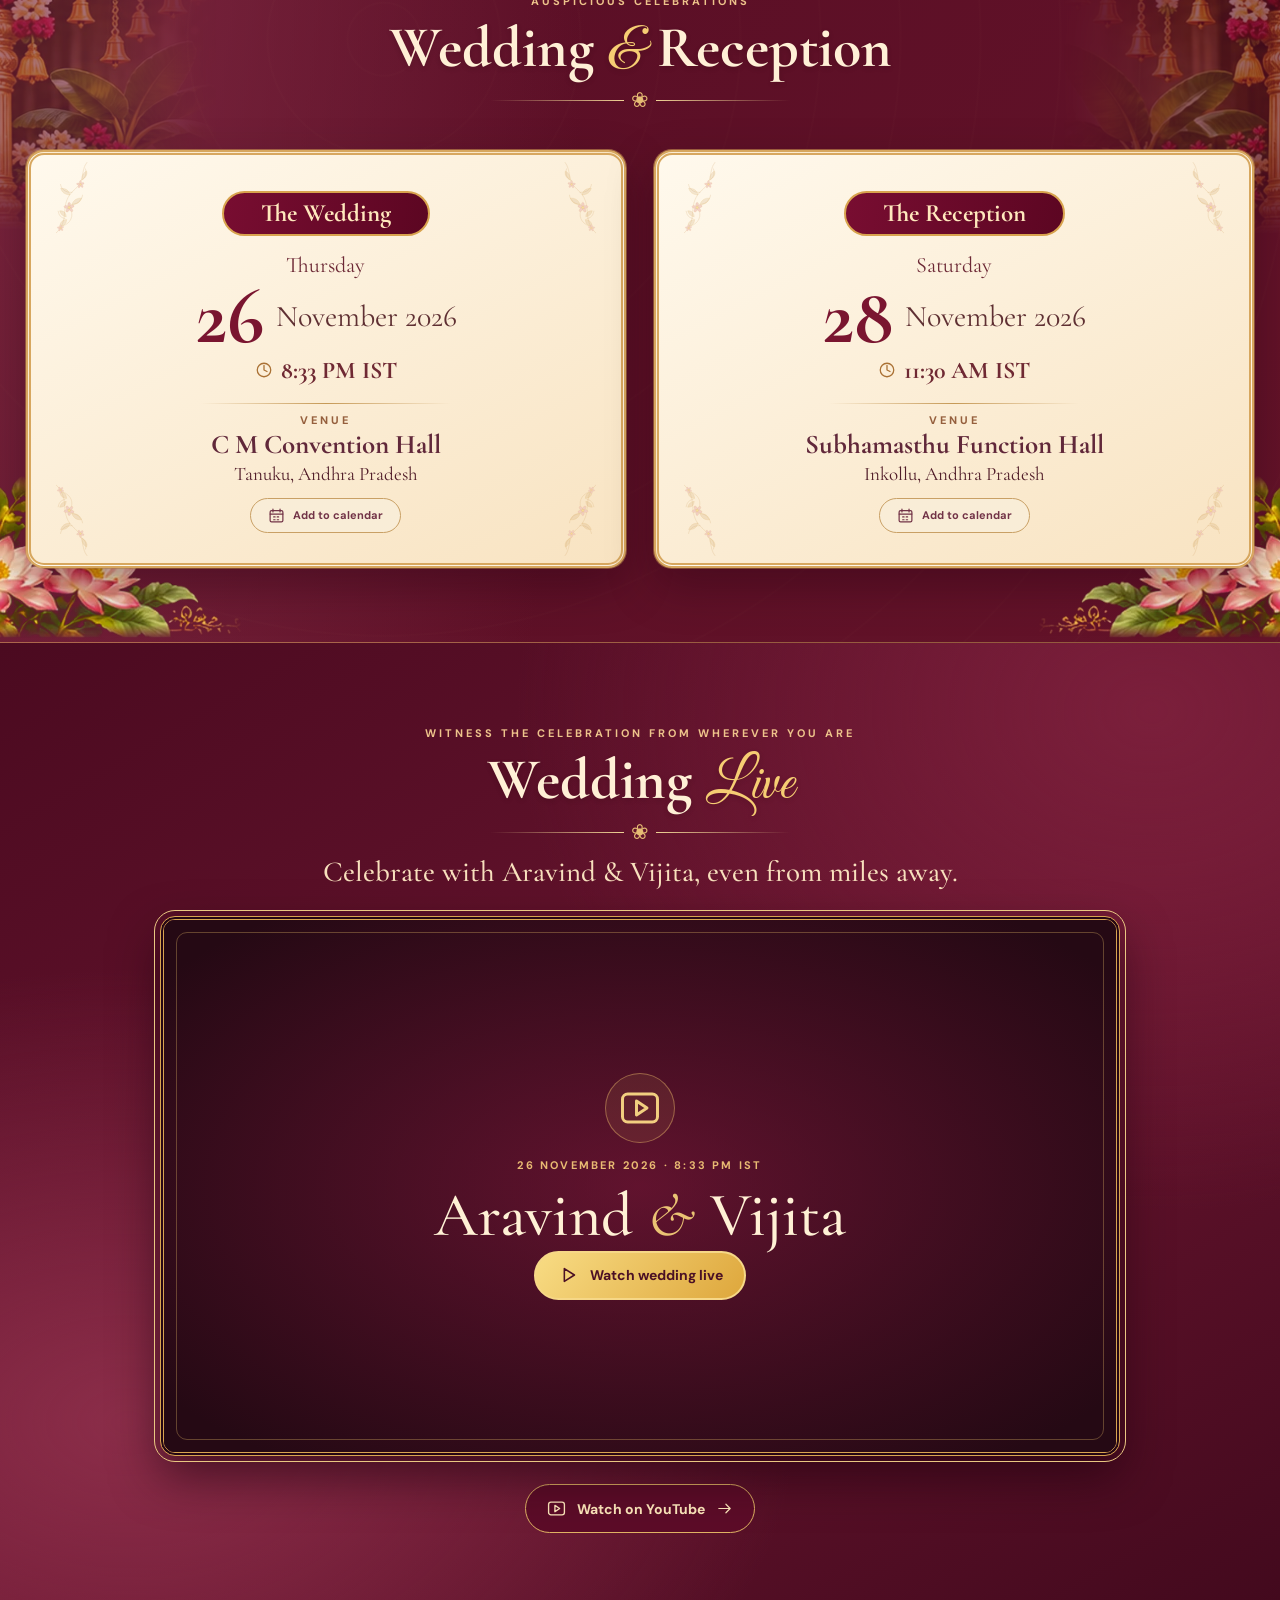
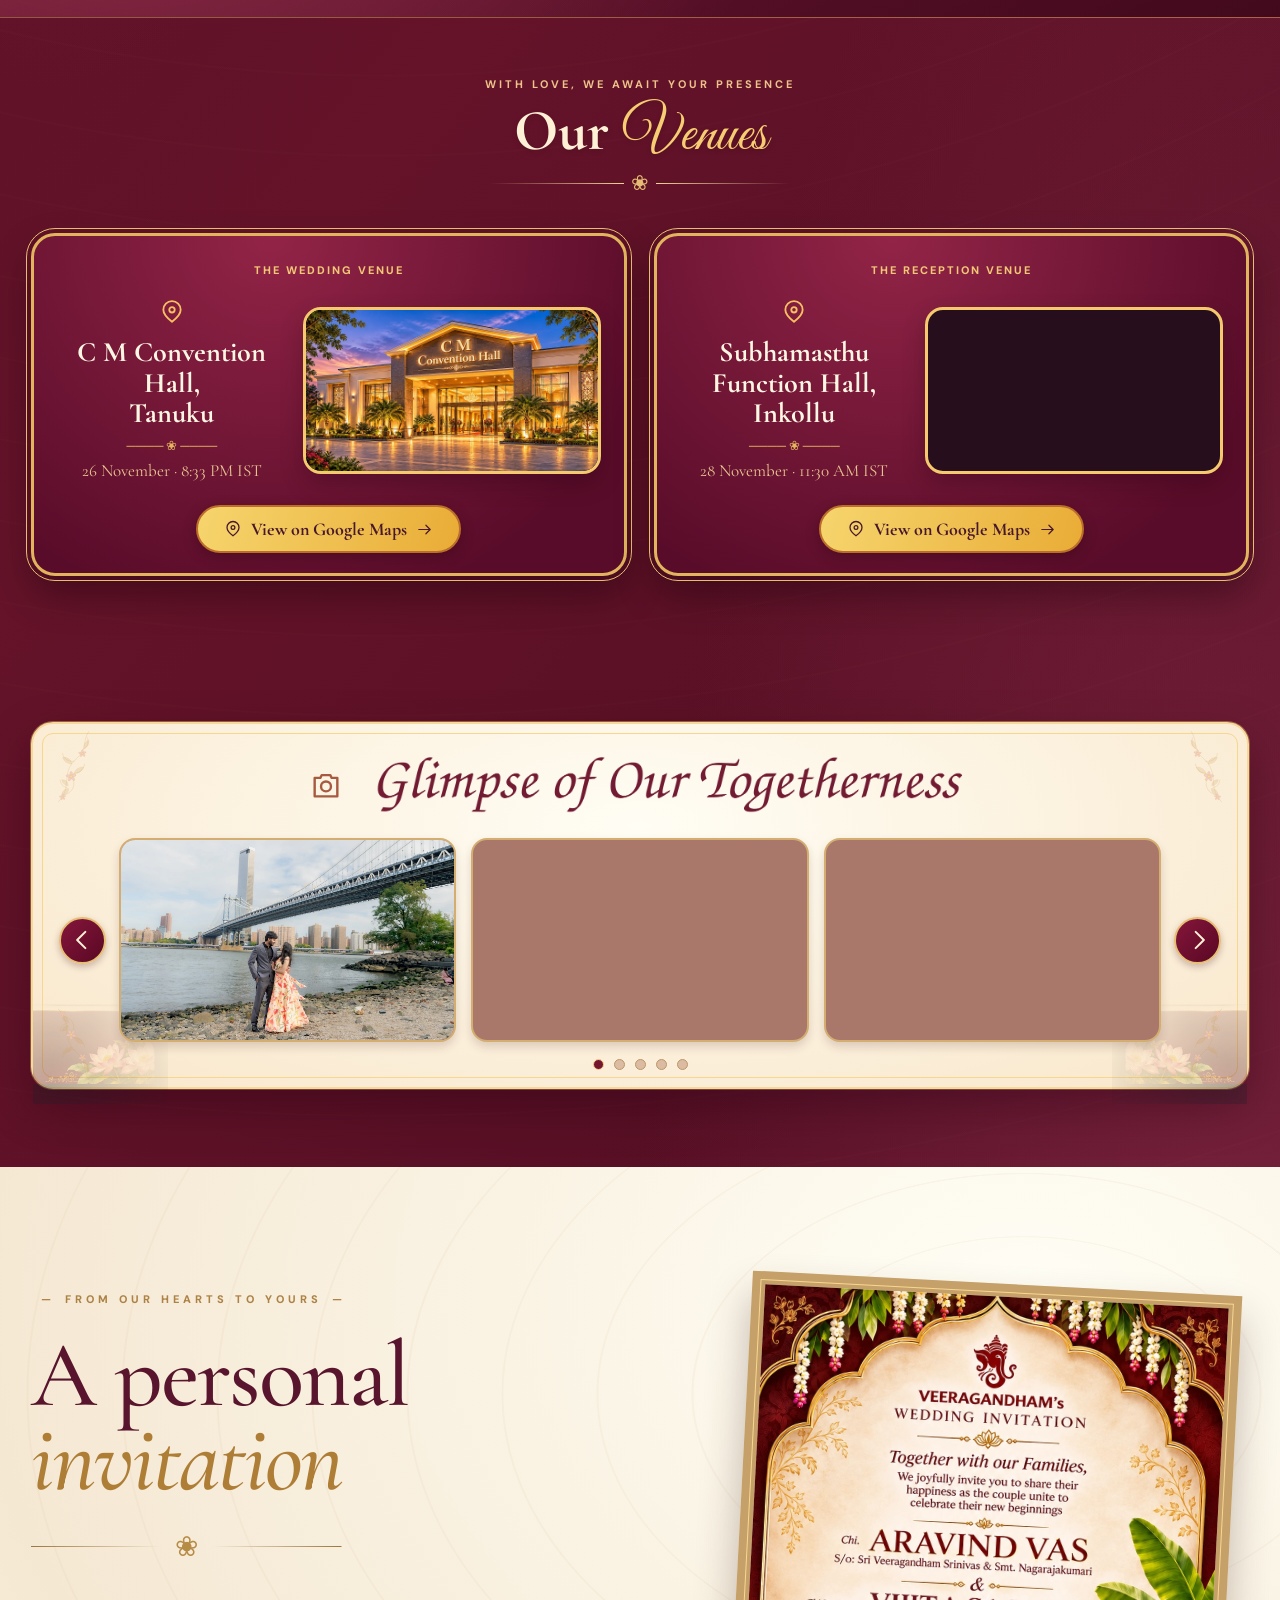
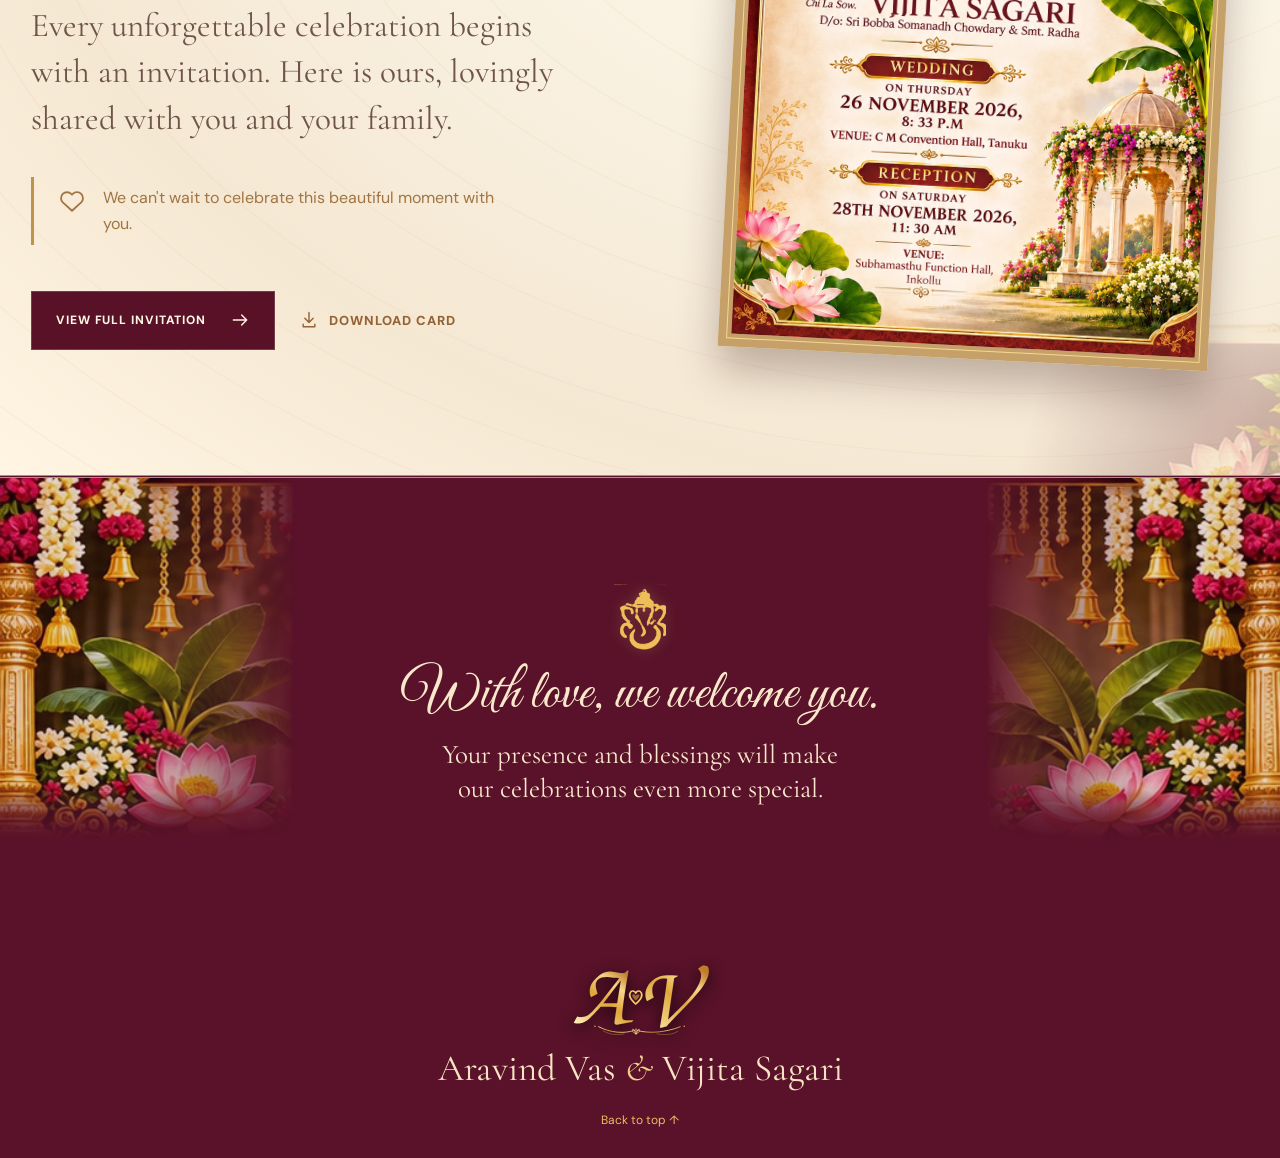
==== commit ea74eec8: "Final changes" ====
--- a/index.html
+++ b/index.html
@@ -1 +1 @@
-<!doctype html><html lang="en"><head><meta charset="utf-8"><meta name="viewport" content="width=device-width,initial-scale=1,viewport-fit=cover"><meta name="referrer" content="strict-origin-when-cross-origin"><meta name="theme-color" content="#590d25"><meta name="description" content="Join us to celebrate Aravind Vas and Vijita Sagari’s wedding on 26 November 2026 in Tanuku, and reception on 28 November in Inkollu."><meta property="og:type" content="website"><meta property="og:title" content="Aravind Vas and Vijita Sagari Wedding Invitation"><meta property="og:description" content="With love and family blessings, we invite you to celebrate with us. November 26 and 28, 2026."><meta property="og:image" content="./assets/invitation-preview.webp"><title>Aravind Vas and Vijita Sagari Wedding Invitation</title><link rel="icon" type="image/svg+xml" href="./assets/favicon.svg"><link rel="preload" as="image" href="./assets/royal-couple-home-single-bindi.webp" fetchpriority="high" media="(min-width:701px)"><link rel="preload" as="image" href="./assets/royal-couple-mobile-wide-single-bindi.webp" media="(max-width:700px)"><link rel="stylesheet" href="./styles.css?v=wedding-live-official-iframe-v6"><link rel="preconnect" href="https://fonts.googleapis.com"><link rel="preconnect" href="https://fonts.gstatic.com" crossorigin><link href="https://fonts.googleapis.com/css2?family=Cinzel:wght@400;500;600;700&family=Cormorant+Garamond:ital,wght@0,400;0,500;0,600;0,700;1,400;1,500;1,600&family=DM+Sans:wght@400;500;600;700&family=Great+Vibes&display=swap" rel="stylesheet" media="print" onload="this.media='all'"><script defer src="./vendor/vue.global.prod.js"></script><script defer src="./live-config.js?v=wedding-live-official-iframe-v6"></script><script defer src="./app.js?v=wedding-live-official-iframe-v6"></script></head><body><div id="app"><div style="min-height:100vh;background:#5a0f28;color:#efd39b;display:grid;place-items:center;text-align:center;font:30px Georgia,serif"><div>Aravind Vas ♡ Vijita Sagari</div></div></div><noscript><main style="padding:30px;text-align:center;background:#fbf0dc"><h1>Aravind Vas &amp; Vijita Sagari</h1><p>Wedding · 26 November 2026 at 8:33 PM · C M Convention Hall, Tanuku</p><p>Reception · 28 November 2026 at 11:30 AM · Subhamasthu Function Hall, Inkollu</p><a href="./assets/original-invitation.png">See the wedding invitation</a></main></noscript></body></html>
+<!doctype html><html lang="en"><head><meta charset="utf-8"><meta name="viewport" content="width=device-width,initial-scale=1,viewport-fit=cover"><meta name="referrer" content="strict-origin-when-cross-origin"><meta name="theme-color" content="#590d25"><meta name="description" content="Join us to celebrate Aravind Vas and Vijita Sagari’s wedding on 26 November 2026 in Tanuku, and reception on 28 November in Inkollu."><meta property="og:type" content="website"><meta property="og:title" content="Aravind Vas and Vijita Sagari Wedding Invitation"><meta property="og:description" content="With love and family blessings, we invite you to celebrate with us. November 26 and 28, 2026."><meta property="og:image" content="./assets/invitation-preview.webp"><title>Aravind Vas and Vijita Sagari Wedding Invitation</title><link rel="icon" type="image/svg+xml" href="./assets/favicon.svg"><link rel="preload" as="image" href="./assets/royal-couple-home-single-bindi.webp" fetchpriority="high" media="(min-width:701px)"><link rel="preload" as="image" href="./assets/royal-couple-mobile-wide-single-bindi.webp" media="(max-width:700px)"><link rel="stylesheet" href="./styles.css?v=wedding-live-no-instructions-v10"><link rel="preconnect" href="https://fonts.googleapis.com"><link rel="preconnect" href="https://fonts.gstatic.com" crossorigin><link href="https://fonts.googleapis.com/css2?family=Cinzel:wght@400;500;600;700&family=Cormorant+Garamond:ital,wght@0,400;0,500;0,600;0,700;1,400;1,500;1,600&family=DM+Sans:wght@400;500;600;700&family=Great+Vibes&display=swap" rel="stylesheet" media="print" onload="this.media='all'"><script defer src="./vendor/vue.global.prod.js"></script><script defer src="./live-config.js?v=wedding-live-no-instructions-v10"></script><script defer src="./app.js?v=wedding-live-no-instructions-v10"></script></head><body><div id="app"><div style="min-height:100vh;background:#5a0f28;color:#efd39b;display:grid;place-items:center;text-align:center;font:30px Georgia,serif"><div>Aravind Vas ♡ Vijita Sagari</div></div></div><noscript><main style="padding:30px;text-align:center;background:#fbf0dc"><h1>Aravind Vas &amp; Vijita Sagari</h1><p>Wedding · 26 November 2026 at 8:33 PM · C M Convention Hall, Tanuku</p><p>Reception · 28 November 2026 at 11:30 AM · Subhamasthu Function Hall, Inkollu</p><a href="./assets/original-invitation.png">See the wedding invitation</a></main></noscript></body></html>
--- a/styles.css
+++ b/styles.css
@@ -1108,12 +1108,6 @@
 .live-actions{display:flex;justify-content:center;align-items:center;gap:15px;flex-wrap:wrap;margin:28px auto 0}
 .live-expand-button{color:#4d152c;border:1px solid #f8dc97;background:linear-gradient(120deg,#ffedae,#e7b75a)}
 .live-youtube-button{background:#5c0c28;border:1px solid #e1b464;color:#ffe9bd}
-.live-small-note{color:#d9ba9f;font:500 14px/1.35 var(--serif);margin:13px auto 0}
-.live-fullscreen-overlay{position:fixed;inset:0;z-index:2000;display:flex;flex-direction:column;justify-content:center;align-items:center;gap:14px;background:#10040d;color:#ffe9c5;padding:calc(12px + env(safe-area-inset-top,0px)) 15px calc(13px + env(safe-area-inset-bottom,0px))}
-.live-fullscreen-bar{display:flex;align-items:center;justify-content:space-between;gap:12px;width:min(100%,1500px);font:700 clamp(15px,2vw,22px) var(--serif)}
-.live-fullscreen-bar button{display:flex;align-items:center;gap:8px;color:#ffefc8;background:#5a1430;border:1px solid #daab64;border-radius:9px;padding:8px 12px}
-.live-fullscreen-video{width:min(100%,1500px);aspect-ratio:16/9;max-height:calc(100dvh - 145px);background:#000;border:2px solid #d0a558;border-radius:8px;overflow:hidden}
-.live-fullscreen-youtube{display:inline-flex;align-items:center;gap:8px;color:#f9ce77;font:700 13px var(--sans)}
 /* Seven bottom tabs still fit one row on phones. The full menu keeps full titles. */
 @media(max-width:1050px) and (min-width:701px){
  .site-header .desktop-nav{display:none!important}
@@ -1137,10 +1131,50 @@
  .live-soon-label{font-size:10px;padding:5px 10px}
  .live-actions{margin-top:22px;gap:9px}
  .live-expand-button,.live-youtube-button{font-size:11px;min-height:43px;padding:10px 12px}
- .live-fullscreen-overlay{gap:9px;padding-inline:8px}
- .live-fullscreen-video{width:100%;max-height:calc(100dvh - 185px)}
  .phone-quick-tabs{grid-template-columns:repeat(7,minmax(0,1fr))!important}
  .phone-quick-tabs a{font-size:clamp(8px,2.25vw,10px)!important;gap:3px!important;padding:5px 0 3px!important}
  .phone-quick-tabs a svg{width:18px!important;height:18px!important;flex-basis:18px!important}
 }
 @media(max-width:365px){.phone-quick-tabs a{font-size:8px!important}}
+
+
+/* v9: Unobstructed native fullscreen on desktop, Android, and supported tablets. */
+.live-player-frame{isolation:isolate}
+.live-player-frame>.live-embedded-player{
+ position:absolute;inset:0;width:100%;height:100%;border:0;display:block;
+ background:#000;touch-action:manipulation;
+}
+/* The iframe itself gets native fullscreen in browsers supporting it. */
+.live-embedded-player:fullscreen,
+.live-embedded-player:-webkit-full-screen{
+ position:fixed!important;inset:0!important;display:block!important;
+ width:100vw!important;height:100vh!important;height:100dvh!important;
+ max-width:none!important;max-height:none!important;aspect-ratio:auto!important;
+ margin:0!important;padding:0!important;border:0!important;border-radius:0!important;
+ outline:0!important;box-shadow:none!important;background:#000!important;
+}
+/* Fallback: browser makes the frame fullscreen instead of the iframe. */
+.live-player-frame:fullscreen,
+.live-player-frame:-webkit-full-screen{
+ position:fixed!important;inset:0!important;
+ width:100vw!important;height:100vh!important;height:100dvh!important;
+ max-width:none!important;max-height:none!important;aspect-ratio:auto!important;
+ margin:0!important;padding:0!important;border:0!important;border-radius:0!important;
+ outline:0!important;box-shadow:none!important;overflow:visible!important;background:#000!important;
+}
+.live-player-frame:fullscreen>.live-embedded-player,
+.live-player-frame:-webkit-full-screen>.live-embedded-player{
+ position:absolute!important;inset:0!important;
+ width:100%!important;height:100%!important;aspect-ratio:auto!important;
+ border:0!important;border-radius:0!important;
+}
+.live-embedded-player::backdrop,.live-player-frame::backdrop{background:#000}
+@media(max-width:480px){
+ /* Keep the embedded YouTube controls comfortably tappable before expansion. */
+ .live-player-frame{aspect-ratio:auto;height:max(205px, calc((100vw - 32px) * 9 / 16));}
+ .live-player-frame>.live-embedded-player{height:100%;}
+}
+@media(max-width:700px){
+ .live-actions{gap:10px;margin-top:19px;}
+ .live-expand-button,.live-youtube-button{min-height:44px;line-height:1.2;}
+}
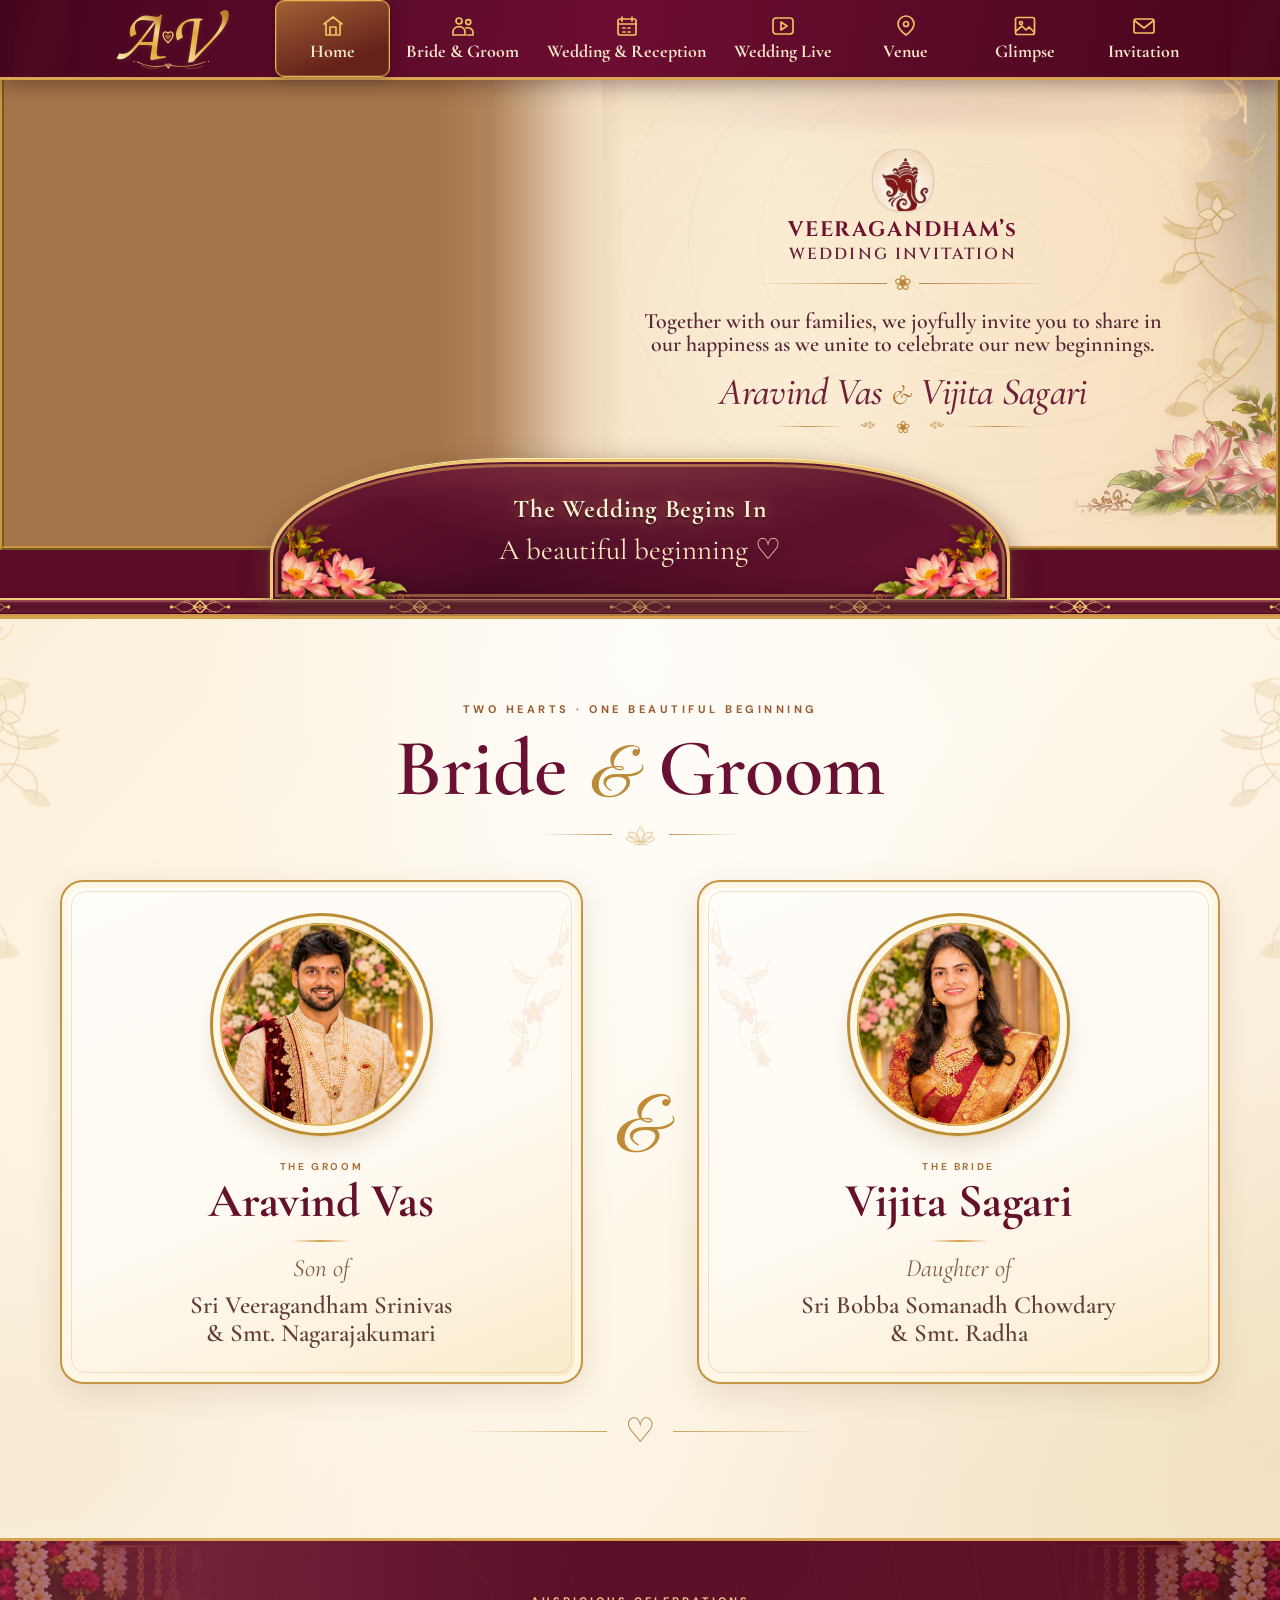
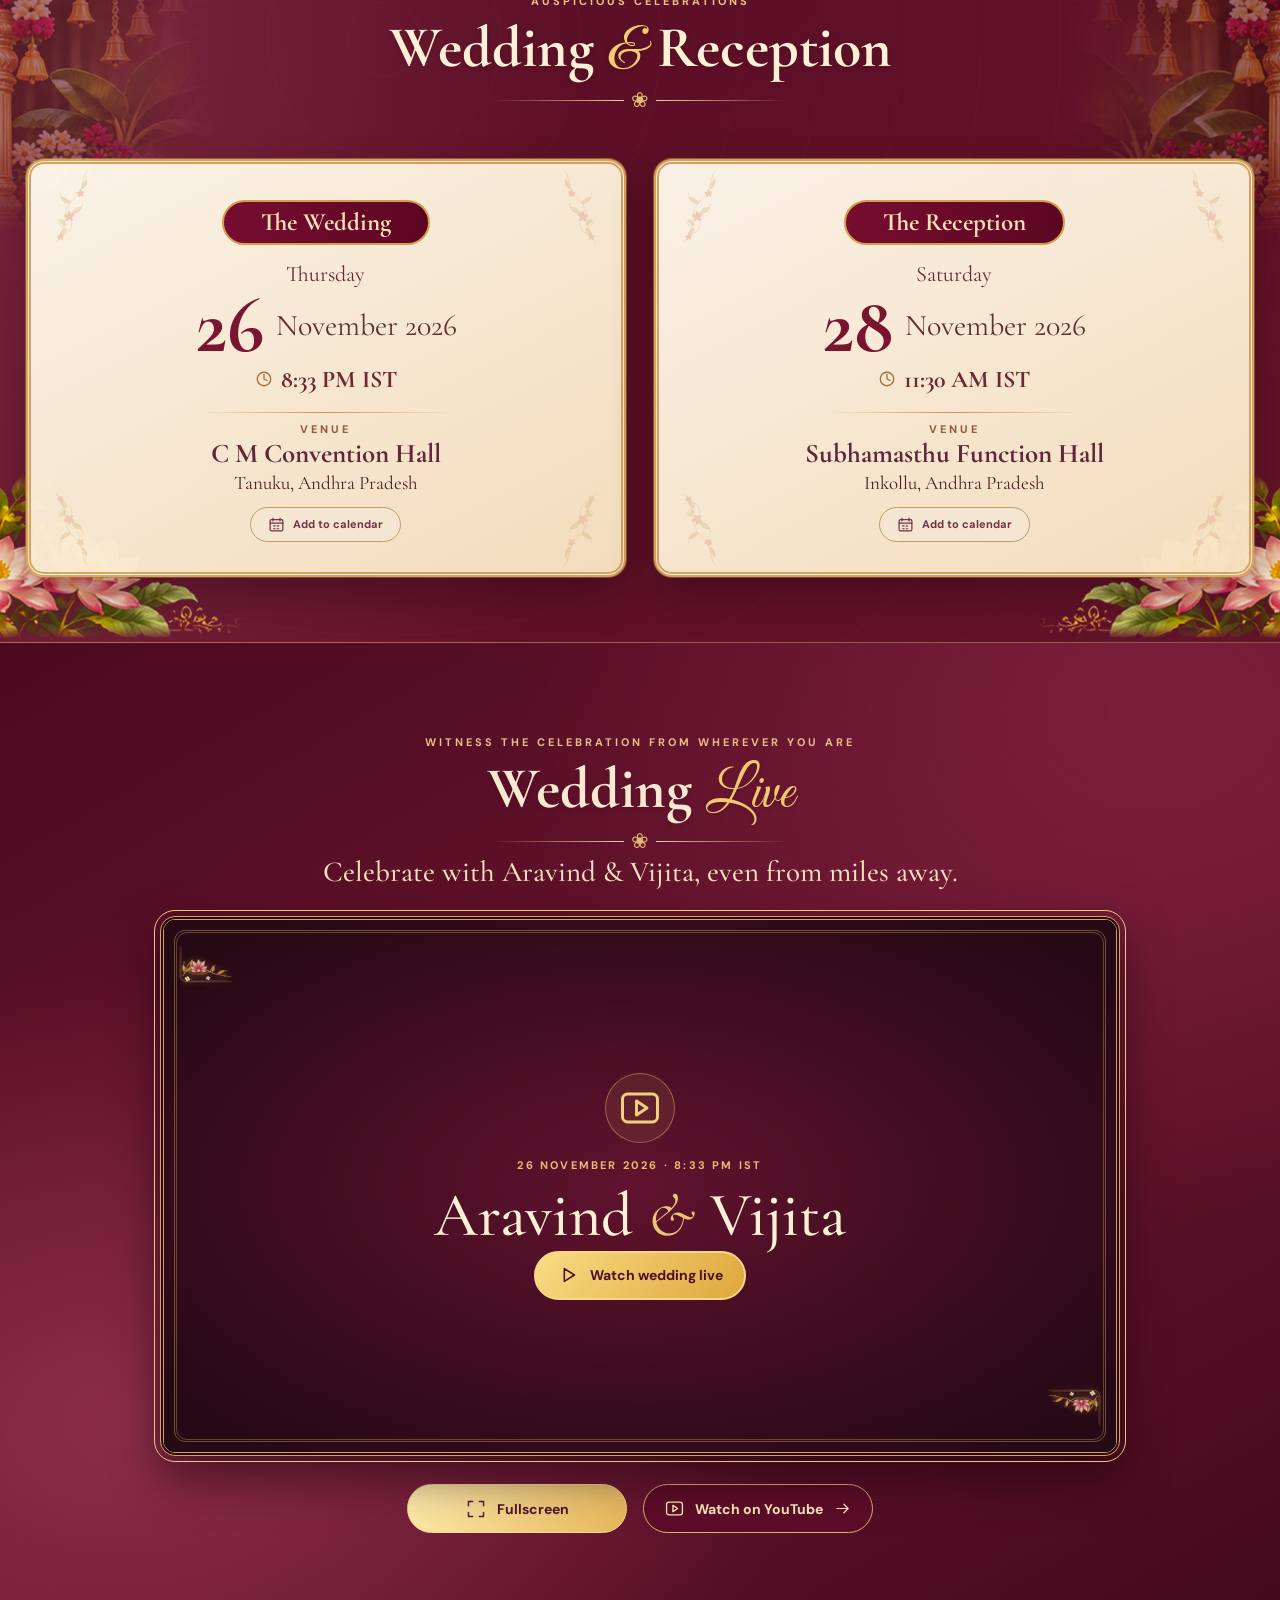
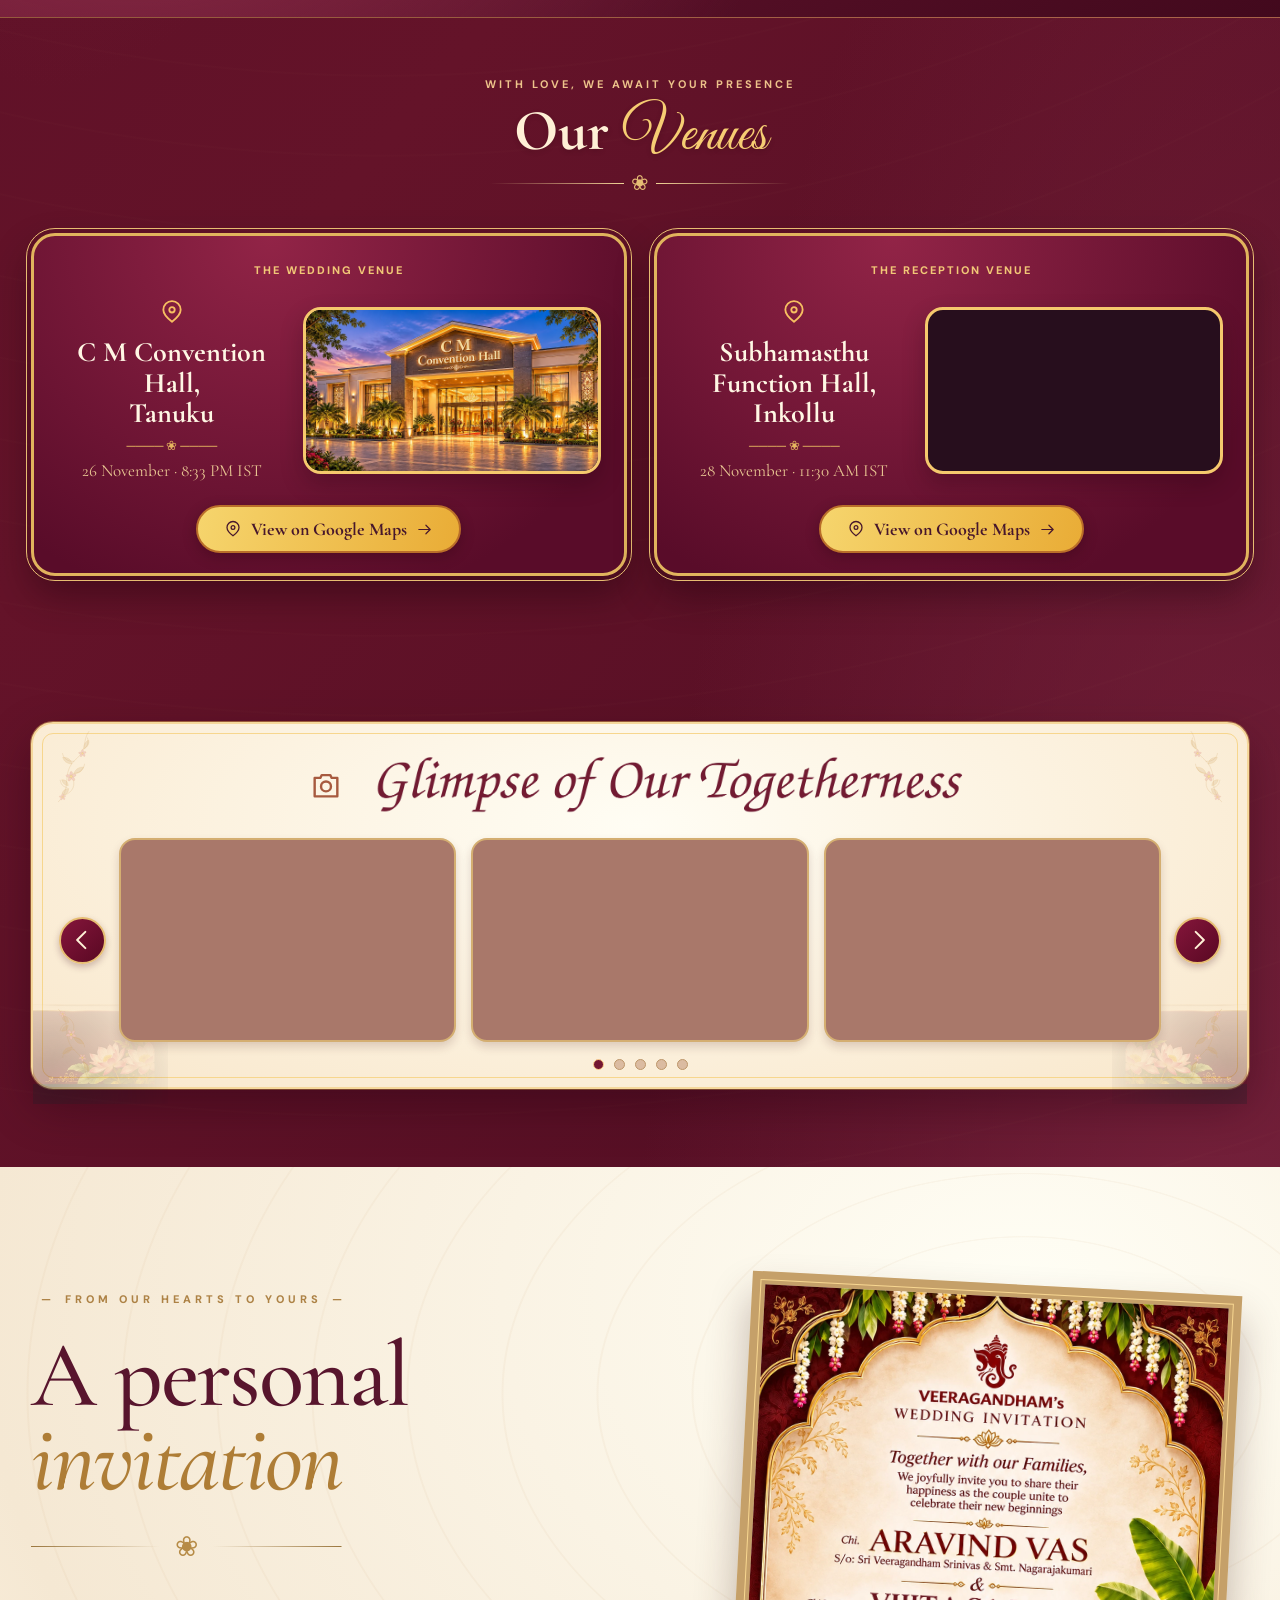
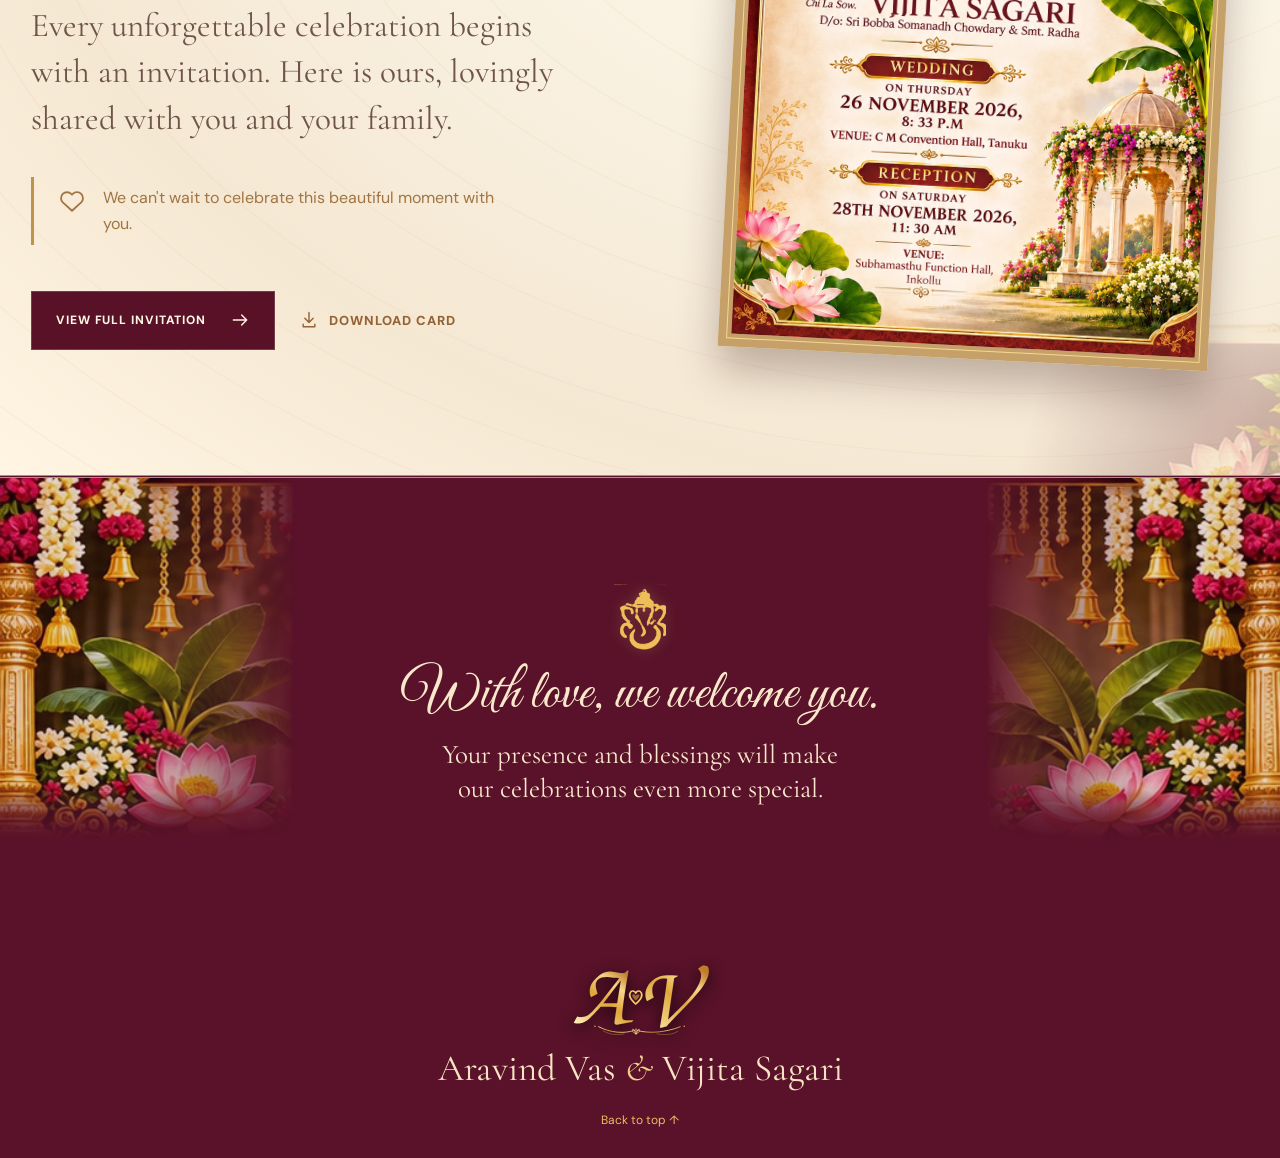
==== commit c6eb49e0: "Mobile Full screen fix" ====
--- a/index.html
+++ b/index.html
@@ -1 +1 @@
-<!doctype html><html lang="en"><head><meta charset="utf-8"><meta name="viewport" content="width=device-width,initial-scale=1,viewport-fit=cover"><meta name="referrer" content="strict-origin-when-cross-origin"><meta name="theme-color" content="#590d25"><meta name="description" content="Join us to celebrate Aravind Vas and Vijita Sagari’s wedding on 26 November 2026 in Tanuku, and reception on 28 November in Inkollu."><meta property="og:type" content="website"><meta property="og:title" content="Aravind Vas and Vijita Sagari Wedding Invitation"><meta property="og:description" content="With love and family blessings, we invite you to celebrate with us. November 26 and 28, 2026."><meta property="og:image" content="./assets/invitation-preview.webp"><title>Aravind Vas and Vijita Sagari Wedding Invitation</title><link rel="icon" type="image/svg+xml" href="./assets/favicon.svg"><link rel="preload" as="image" href="./assets/royal-couple-home-single-bindi.webp" fetchpriority="high" media="(min-width:701px)"><link rel="preload" as="image" href="./assets/royal-couple-mobile-wide-single-bindi.webp" media="(max-width:700px)"><link rel="stylesheet" href="./styles.css?v=wedding-live-no-instructions-v10"><link rel="preconnect" href="https://fonts.googleapis.com"><link rel="preconnect" href="https://fonts.gstatic.com" crossorigin><link href="https://fonts.googleapis.com/css2?family=Cinzel:wght@400;500;600;700&family=Cormorant+Garamond:ital,wght@0,400;0,500;0,600;0,700;1,400;1,500;1,600&family=DM+Sans:wght@400;500;600;700&family=Great+Vibes&display=swap" rel="stylesheet" media="print" onload="this.media='all'"><script defer src="./vendor/vue.global.prod.js"></script><script defer src="./live-config.js?v=wedding-live-no-instructions-v10"></script><script defer src="./app.js?v=wedding-live-no-instructions-v10"></script></head><body><div id="app"><div style="min-height:100vh;background:#5a0f28;color:#efd39b;display:grid;place-items:center;text-align:center;font:30px Georgia,serif"><div>Aravind Vas ♡ Vijita Sagari</div></div></div><noscript><main style="padding:30px;text-align:center;background:#fbf0dc"><h1>Aravind Vas &amp; Vijita Sagari</h1><p>Wedding · 26 November 2026 at 8:33 PM · C M Convention Hall, Tanuku</p><p>Reception · 28 November 2026 at 11:30 AM · Subhamasthu Function Hall, Inkollu</p><a href="./assets/original-invitation.png">See the wedding invitation</a></main></noscript></body></html>
+<!doctype html><html lang="en"><head><meta charset="utf-8"><meta name="viewport" content="width=device-width,initial-scale=1,viewport-fit=cover"><meta name="referrer" content="strict-origin-when-cross-origin"><meta name="theme-color" content="#590d25"><meta name="description" content="Join us to celebrate Aravind Vas and Vijita Sagari’s wedding on 26 November 2026 in Tanuku, and reception on 28 November in Inkollu."><meta property="og:type" content="website"><meta property="og:title" content="Aravind Vas and Vijita Sagari Wedding Invitation"><meta property="og:description" content="With love and family blessings, we invite you to celebrate with us. November 26 and 28, 2026."><meta property="og:image" content="./assets/invitation-preview.webp"><title>Aravind Vas and Vijita Sagari Wedding Invitation</title><link rel="icon" type="image/svg+xml" href="./assets/favicon.svg"><link rel="preload" as="image" href="./assets/royal-couple-home-single-bindi.webp" fetchpriority="high" media="(min-width:701px)"><link rel="preload" as="image" href="./assets/royal-couple-mobile-wide-single-bindi.webp" media="(max-width:700px)"><link rel="stylesheet" href="./styles.css?v=wedding-live-mobile-overlay-v11"><link rel="preconnect" href="https://fonts.googleapis.com"><link rel="preconnect" href="https://fonts.gstatic.com" crossorigin><link href="https://fonts.googleapis.com/css2?family=Cinzel:wght@400;500;600;700&family=Cormorant+Garamond:ital,wght@0,400;0,500;0,600;0,700;1,400;1,500;1,600&family=DM+Sans:wght@400;500;600;700&family=Great+Vibes&display=swap" rel="stylesheet" media="print" onload="this.media='all'"><script defer src="./vendor/vue.global.prod.js"></script><script defer src="./live-config.js?v=wedding-live-mobile-overlay-v11"></script><script defer src="./app.js?v=wedding-live-mobile-overlay-v11"></script></head><body><div id="app"><div style="min-height:100vh;background:#5a0f28;color:#efd39b;display:grid;place-items:center;text-align:center;font:30px Georgia,serif"><div>Aravind Vas ♡ Vijita Sagari</div></div></div><noscript><main style="padding:30px;text-align:center;background:#fbf0dc"><h1>Aravind Vas &amp; Vijita Sagari</h1><p>Wedding · 26 November 2026 at 8:33 PM · C M Convention Hall, Tanuku</p><p>Reception · 28 November 2026 at 11:30 AM · Subhamasthu Function Hall, Inkollu</p><a href="./assets/original-invitation.png">See the wedding invitation</a></main></noscript></body></html>
--- a/styles.css
+++ b/styles.css
@@ -1178,3 +1178,38 @@
  .live-actions{gap:10px;margin-top:19px;}
  .live-expand-button,.live-youtube-button{min-height:44px;line-height:1.2;}
 }
+
+
+/* Version 11 — mobile in-site fullscreen overlay, refined live florals, mobile countdown florals. */
+.live-player-frame{position:relative;isolation:isolate}
+.live-player-frame::before,.live-player-frame::after{content:'';position:absolute;z-index:3;pointer-events:none;width:58px;height:58px;background:url('./assets/corner-lotus-flourish.svg') center/contain no-repeat;filter:drop-shadow(0 1px 4px rgba(245,201,113,.34));opacity:.92}
+.live-player-frame::before{top:14px;left:14px}
+.live-player-frame::after{right:14px;bottom:14px;transform:rotate(180deg)}
+.live-embedded-player,.live-player-cover{position:absolute;inset:0;z-index:1}
+.live-player-cover::after{content:'';position:absolute;inset:10px;pointer-events:none;border:1px solid rgba(232,186,101,.38);border-radius:11px}
+.live-actions{gap:16px}
+.live-expand-button,.live-youtube-button{min-width:220px}
+.live-overlay{position:fixed;inset:0;z-index:1200;display:flex;align-items:center;justify-content:center;background:rgba(13,4,10,.94);padding:14px}
+.live-overlay-stage{position:relative;width:min(100vw - 18px, 1180px);height:min(100dvh - 28px, 760px);background:#000;border:2px solid #dfb35c;border-radius:18px;overflow:hidden;box-shadow:0 20px 60px rgba(0,0,0,.5)}
+.live-overlay-player{width:100%;height:100%;border:0;display:block;background:#000}
+.live-overlay-close{position:absolute;top:18px;right:18px;z-index:2;width:42px;height:42px;border-radius:999px;border:1px solid rgba(242,206,121,.7);background:rgba(75,10,32,.88);color:#fff0ce;display:grid;place-items:center;box-shadow:0 8px 24px rgba(0,0,0,.25)}
+@media(max-width:700px){
+  .live-player-frame{aspect-ratio:16/9;height:auto!important;border-width:3px;outline-offset:2px;border-radius:11px}
+  .live-player-frame::before,.live-player-frame::after{width:42px;height:42px}
+  .live-player-frame::before{top:10px;left:10px}
+  .live-player-frame::after{right:10px;bottom:10px}
+  .live-actions{gap:12px;margin-top:20px}
+  .live-expand-button,.live-youtube-button{min-width:min(100%,310px);width:min(100%,310px)}
+  .live-overlay{padding:8px}
+  .live-overlay-stage{width:100%;height:min(100dvh - 16px, 100%);border-radius:12px}
+  .live-overlay-close{top:10px;right:10px;width:38px;height:38px}
+  .countdown-scrolled .countdown-fresh-flowers{display:block!important;width:94px!important;height:74px!important;bottom:-8px!important;opacity:.96}
+  .countdown-fresh-flowers-left{left:-2px!important}
+  .countdown-fresh-flowers-right{right:-2px!important}
+}
+@media(max-width:390px){
+  .countdown-scrolled .countdown-fresh-flowers{width:78px!important;height:62px!important;bottom:-5px!important}
+  .countdown-fresh-flowers-left{left:-6px!important}
+  .countdown-fresh-flowers-right{right:-6px!important}
+  .live-player-frame::before,.live-player-frame::after{width:34px;height:34px}
+}
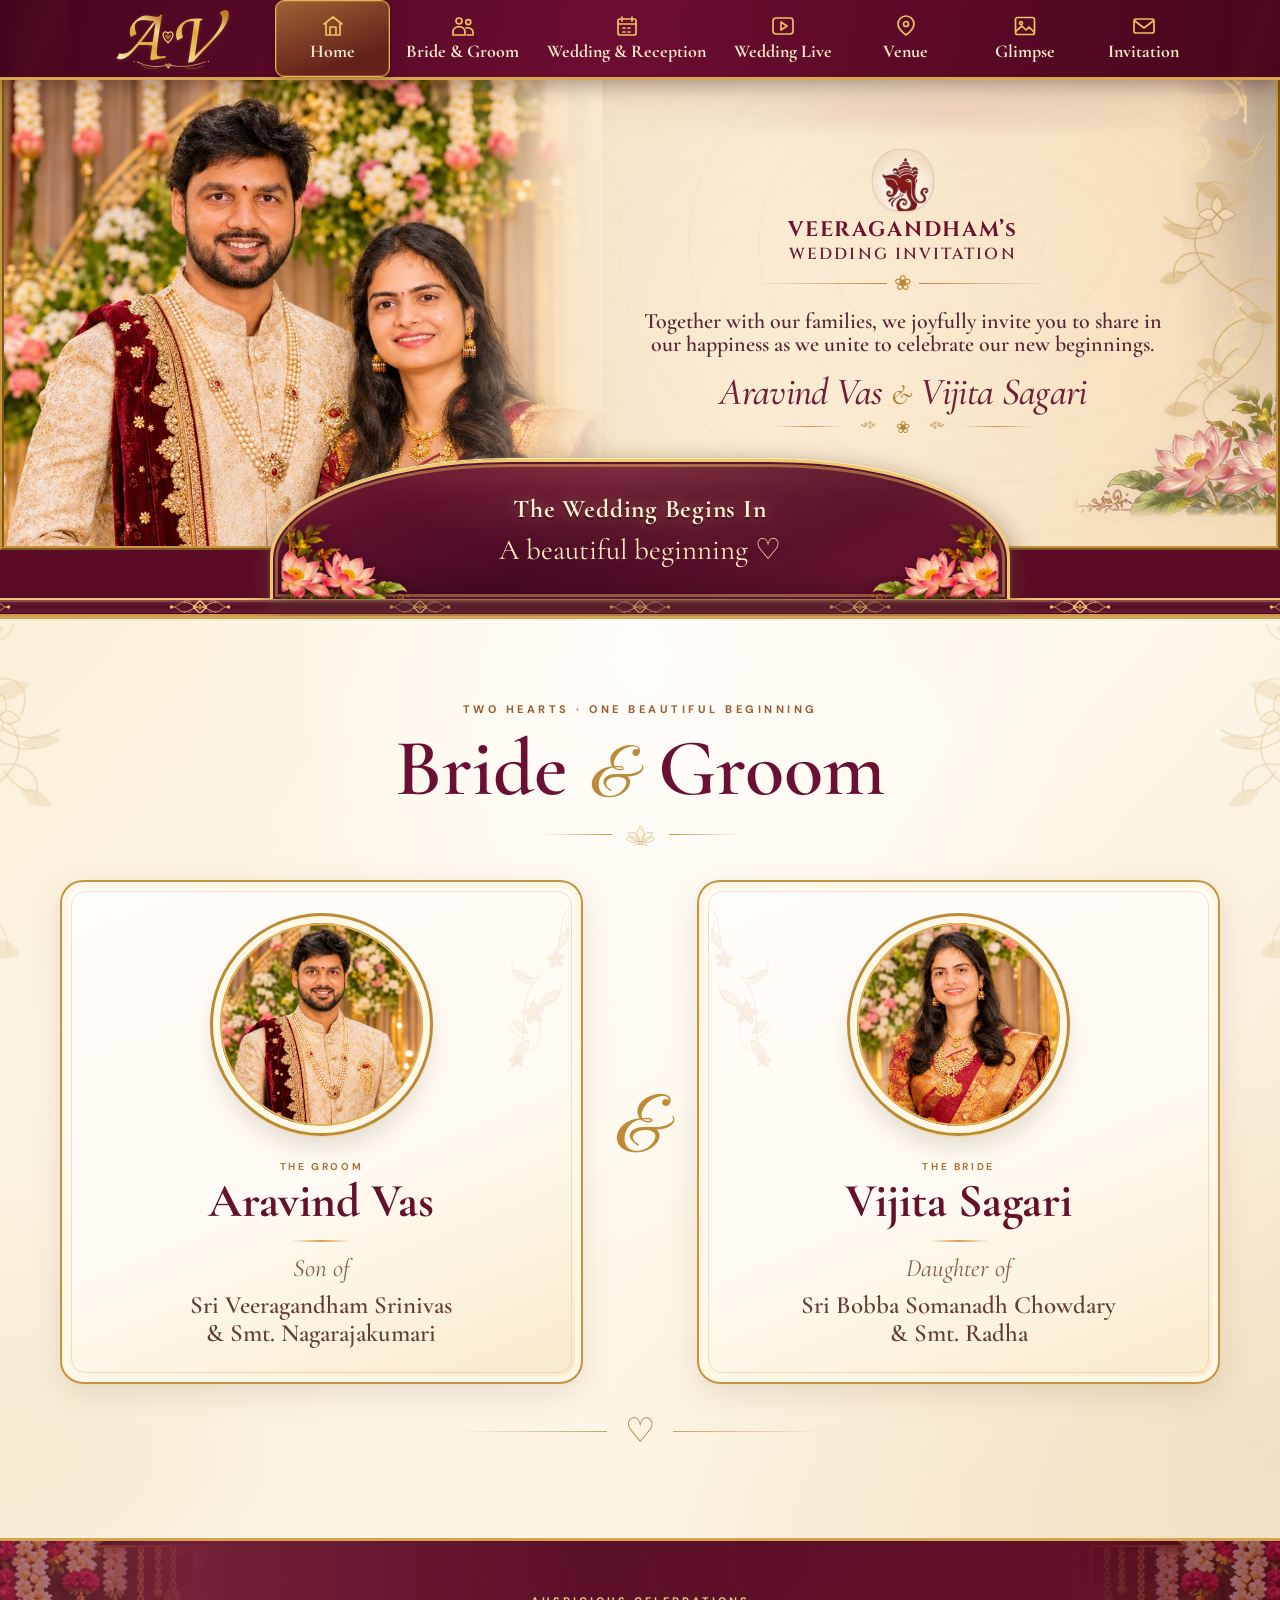
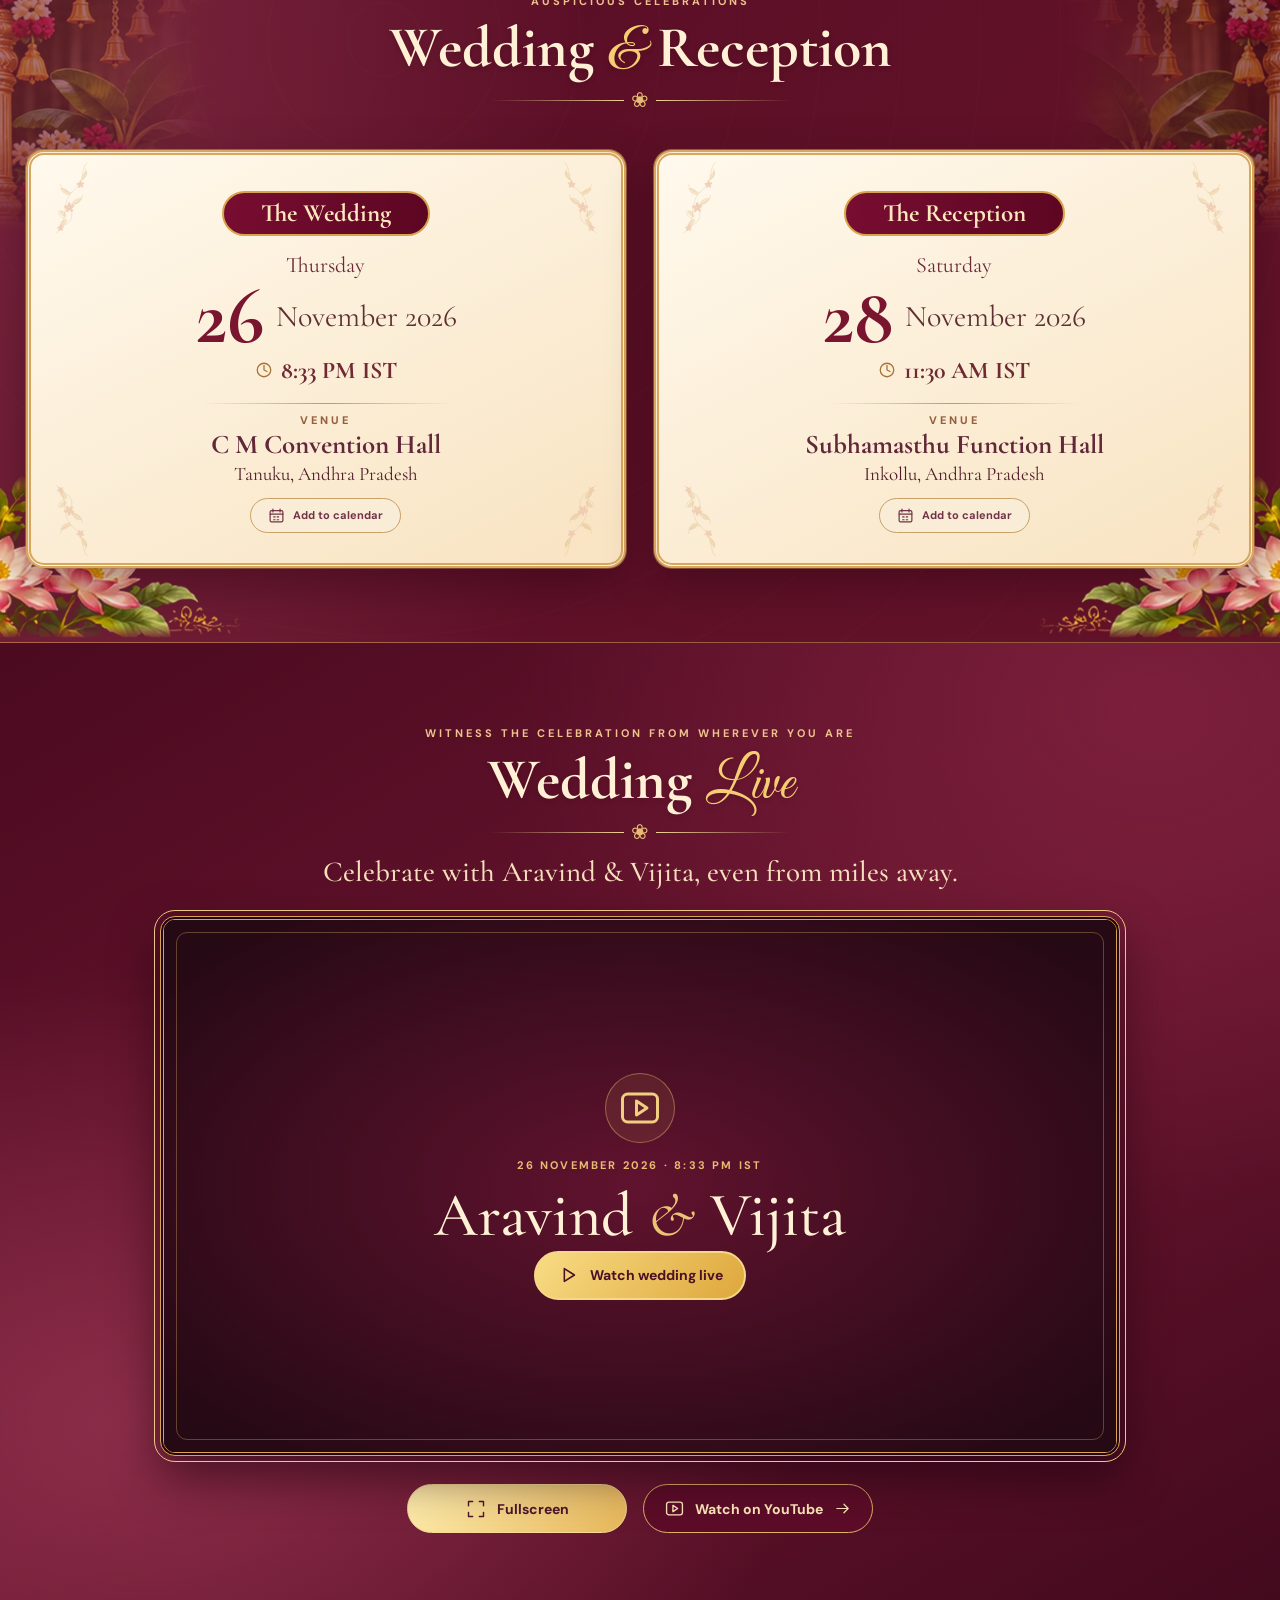
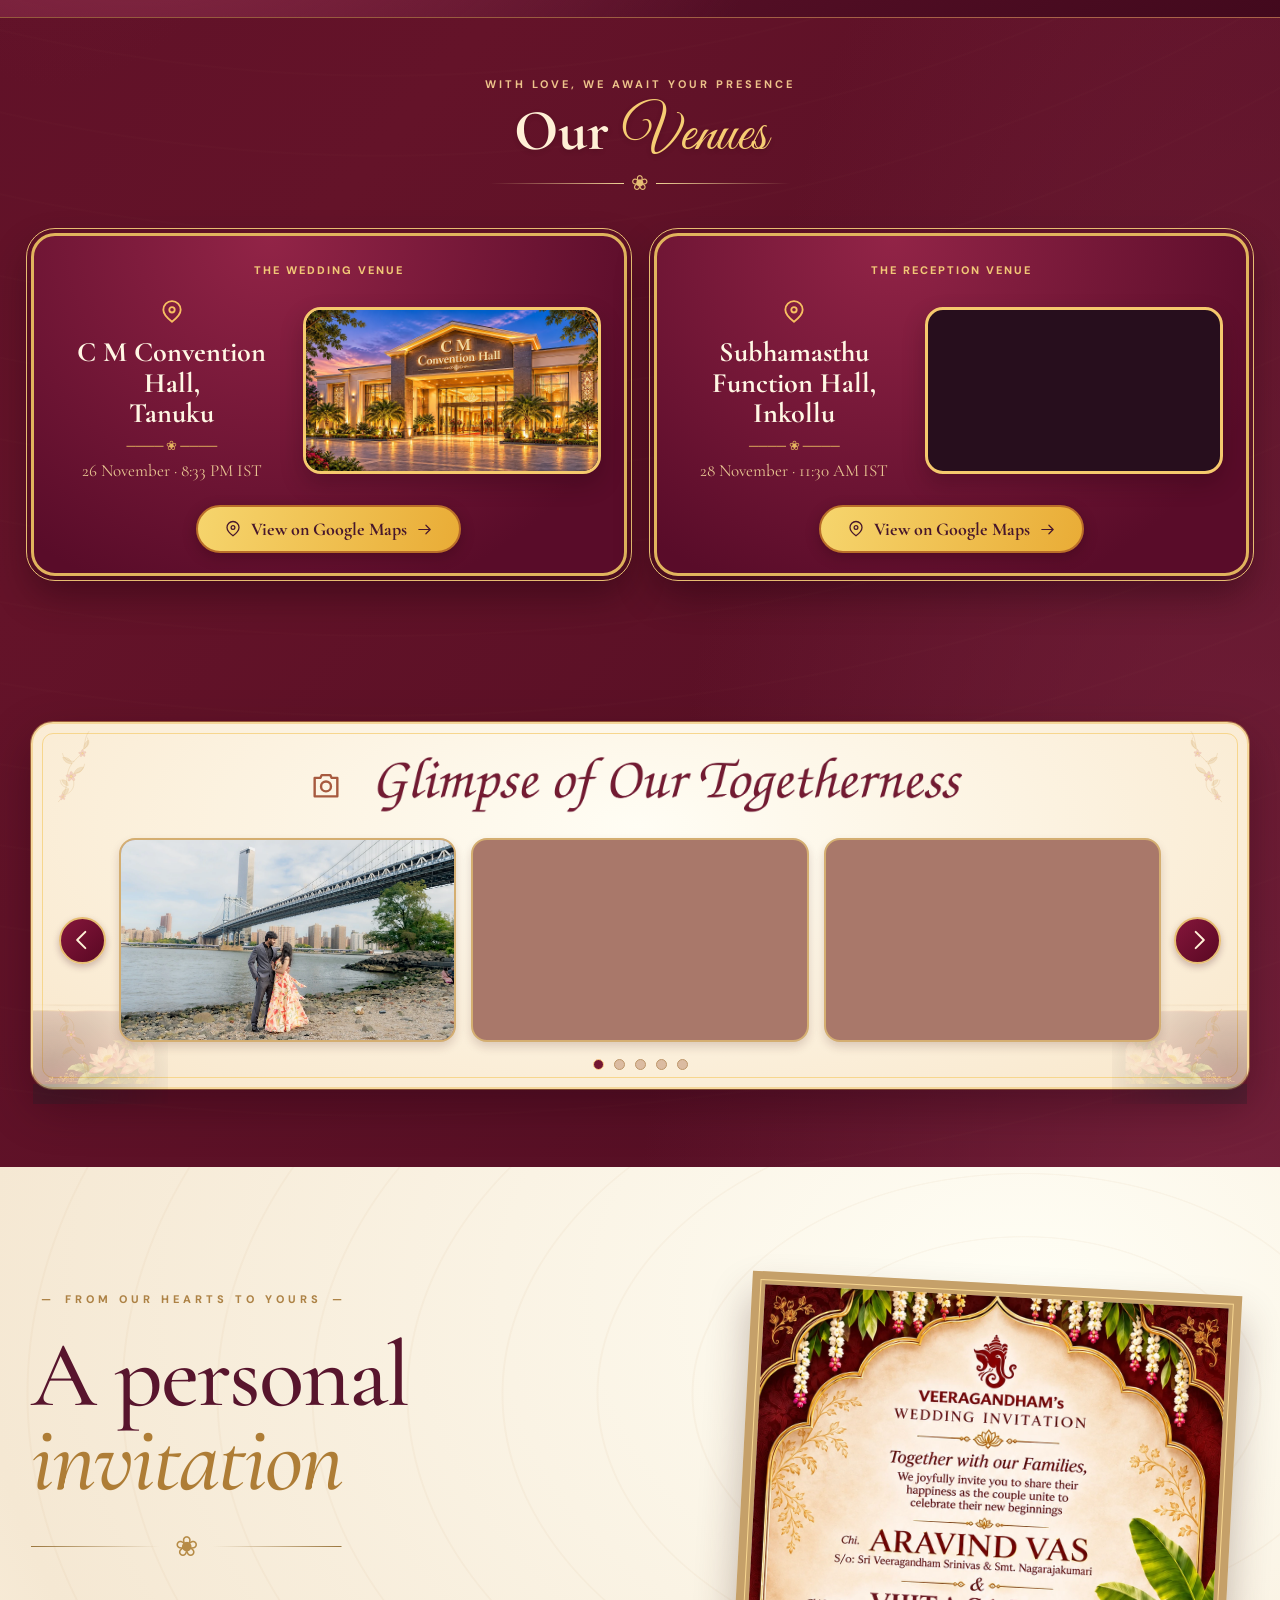
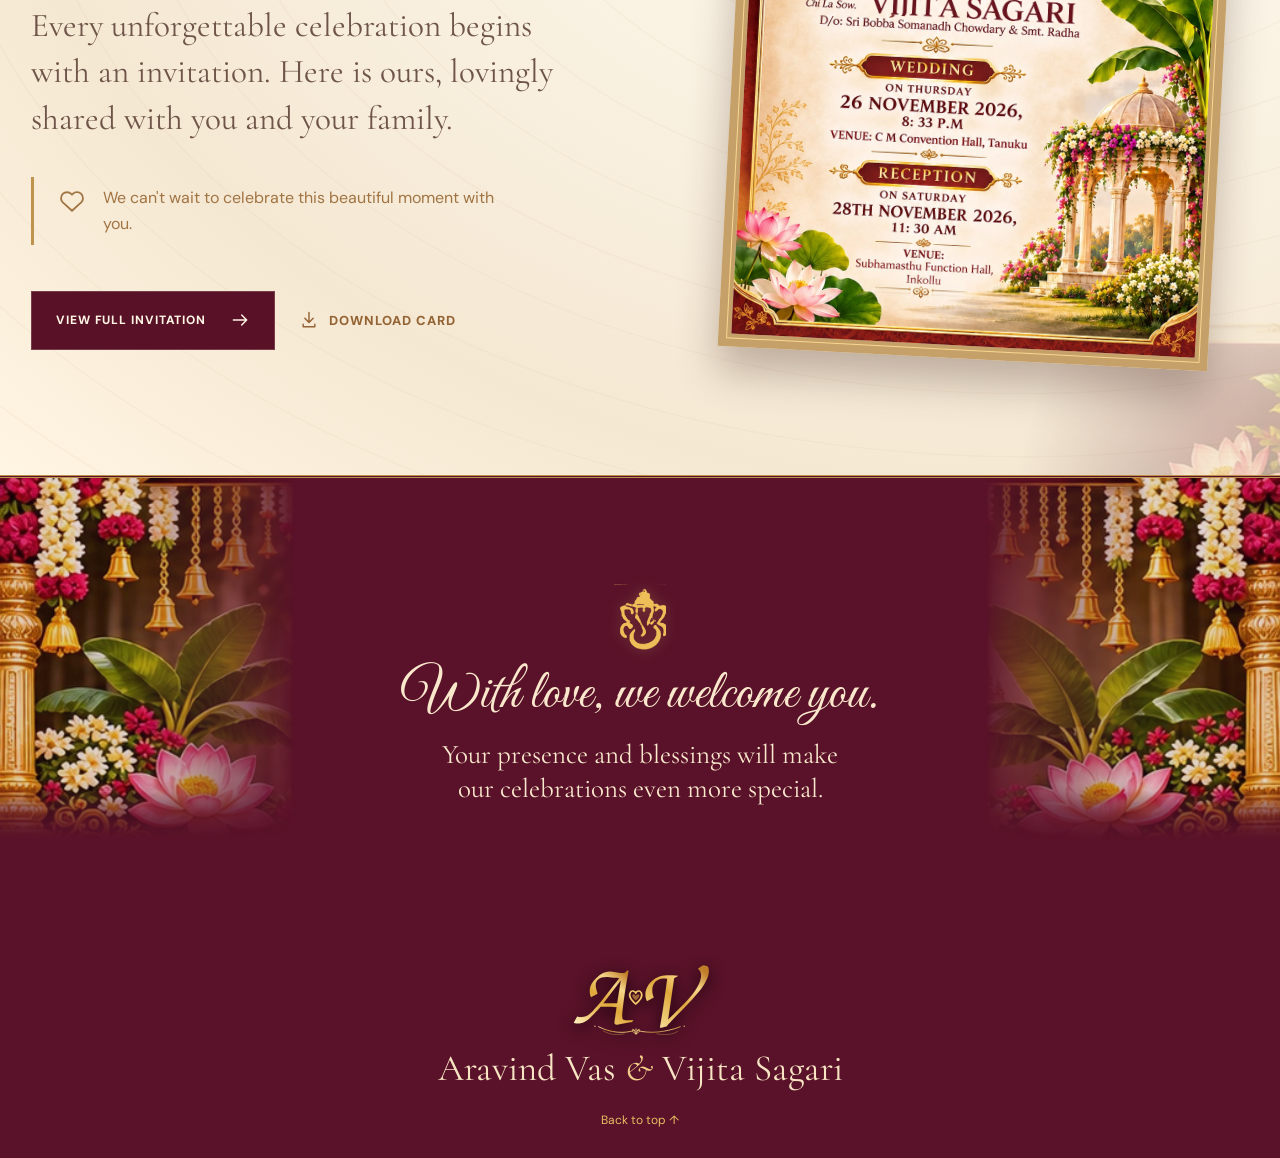
==== commit 672a086d: "Full screen mobile fix" ====
--- a/index.html
+++ b/index.html
@@ -1 +1 @@
-<!doctype html><html lang="en"><head><meta charset="utf-8"><meta name="viewport" content="width=device-width,initial-scale=1,viewport-fit=cover"><meta name="referrer" content="strict-origin-when-cross-origin"><meta name="theme-color" content="#590d25"><meta name="description" content="Join us to celebrate Aravind Vas and Vijita Sagari’s wedding on 26 November 2026 in Tanuku, and reception on 28 November in Inkollu."><meta property="og:type" content="website"><meta property="og:title" content="Aravind Vas and Vijita Sagari Wedding Invitation"><meta property="og:description" content="With love and family blessings, we invite you to celebrate with us. November 26 and 28, 2026."><meta property="og:image" content="./assets/invitation-preview.webp"><title>Aravind Vas and Vijita Sagari Wedding Invitation</title><link rel="icon" type="image/svg+xml" href="./assets/favicon.svg"><link rel="preload" as="image" href="./assets/royal-couple-home-single-bindi.webp" fetchpriority="high" media="(min-width:701px)"><link rel="preload" as="image" href="./assets/royal-couple-mobile-wide-single-bindi.webp" media="(max-width:700px)"><link rel="stylesheet" href="./styles.css?v=wedding-live-mobile-overlay-v11"><link rel="preconnect" href="https://fonts.googleapis.com"><link rel="preconnect" href="https://fonts.gstatic.com" crossorigin><link href="https://fonts.googleapis.com/css2?family=Cinzel:wght@400;500;600;700&family=Cormorant+Garamond:ital,wght@0,400;0,500;0,600;0,700;1,400;1,500;1,600&family=DM+Sans:wght@400;500;600;700&family=Great+Vibes&display=swap" rel="stylesheet" media="print" onload="this.media='all'"><script defer src="./vendor/vue.global.prod.js"></script><script defer src="./live-config.js?v=wedding-live-mobile-overlay-v11"></script><script defer src="./app.js?v=wedding-live-mobile-overlay-v11"></script></head><body><div id="app"><div style="min-height:100vh;background:#5a0f28;color:#efd39b;display:grid;place-items:center;text-align:center;font:30px Georgia,serif"><div>Aravind Vas ♡ Vijita Sagari</div></div></div><noscript><main style="padding:30px;text-align:center;background:#fbf0dc"><h1>Aravind Vas &amp; Vijita Sagari</h1><p>Wedding · 26 November 2026 at 8:33 PM · C M Convention Hall, Tanuku</p><p>Reception · 28 November 2026 at 11:30 AM · Subhamasthu Function Hall, Inkollu</p><a href="./assets/original-invitation.png">See the wedding invitation</a></main></noscript></body></html>
+<!doctype html><html lang="en"><head><meta charset="utf-8"><meta name="viewport" content="width=device-width,initial-scale=1,viewport-fit=cover"><meta name="referrer" content="strict-origin-when-cross-origin"><meta name="theme-color" content="#590d25"><meta name="description" content="Join us to celebrate Aravind Vas and Vijita Sagari’s wedding on 26 November 2026 in Tanuku, and reception on 28 November in Inkollu."><meta property="og:type" content="website"><meta property="og:title" content="Aravind Vas and Vijita Sagari Wedding Invitation"><meta property="og:description" content="With love and family blessings, we invite you to celebrate with us. November 26 and 28, 2026."><meta property="og:image" content="./assets/invitation-preview.webp"><title>Aravind Vas and Vijita Sagari Wedding Invitation</title><link rel="icon" type="image/svg+xml" href="./assets/favicon.svg"><link rel="preload" as="image" href="./assets/royal-couple-home-single-bindi.webp" fetchpriority="high" media="(min-width:701px)"><link rel="preload" as="image" href="./assets/royal-couple-mobile-wide-single-bindi.webp" media="(max-width:700px)"><link rel="stylesheet" href="./styles.css?v=wedding-live-true-mobile-view-v12"><link rel="preconnect" href="https://fonts.googleapis.com"><link rel="preconnect" href="https://fonts.gstatic.com" crossorigin><link href="https://fonts.googleapis.com/css2?family=Cinzel:wght@400;500;600;700&family=Cormorant+Garamond:ital,wght@0,400;0,500;0,600;0,700;1,400;1,500;1,600&family=DM+Sans:wght@400;500;600;700&family=Great+Vibes&display=swap" rel="stylesheet" media="print" onload="this.media='all'"><script defer src="./vendor/vue.global.prod.js"></script><script defer src="./live-config.js?v=wedding-live-true-mobile-view-v12"></script><script defer src="./app.js?v=wedding-live-true-mobile-view-v12"></script></head><body><div id="app"><div style="min-height:100vh;background:#5a0f28;color:#efd39b;display:grid;place-items:center;text-align:center;font:30px Georgia,serif"><div>Aravind Vas ♡ Vijita Sagari</div></div></div><noscript><main style="padding:30px;text-align:center;background:#fbf0dc"><h1>Aravind Vas &amp; Vijita Sagari</h1><p>Wedding · 26 November 2026 at 8:33 PM · C M Convention Hall, Tanuku</p><p>Reception · 28 November 2026 at 11:30 AM · Subhamasthu Function Hall, Inkollu</p><a href="./assets/original-invitation.png">See the wedding invitation</a></main></noscript></body></html>
--- a/styles.css
+++ b/styles.css
@@ -1180,29 +1180,15 @@
 }
 
 
-/* Version 11 — mobile in-site fullscreen overlay, refined live florals, mobile countdown florals. */
-.live-player-frame{position:relative;isolation:isolate}
-.live-player-frame::before,.live-player-frame::after{content:'';position:absolute;z-index:3;pointer-events:none;width:58px;height:58px;background:url('./assets/corner-lotus-flourish.svg') center/contain no-repeat;filter:drop-shadow(0 1px 4px rgba(245,201,113,.34));opacity:.92}
-.live-player-frame::before{top:14px;left:14px}
-.live-player-frame::after{right:14px;bottom:14px;transform:rotate(180deg)}
-.live-embedded-player,.live-player-cover{position:absolute;inset:0;z-index:1}
-.live-player-cover::after{content:'';position:absolute;inset:10px;pointer-events:none;border:1px solid rgba(232,186,101,.38);border-radius:11px}
+/* V12: Elegant unadorned live video frame. YouTube player is never covered by floral ornament overlays. */
+.live-player-frame{isolation:isolate}
+.live-player-frame::before,.live-player-frame::after{display:none!important;content:none!important;background:none!important}
 .live-actions{gap:16px}
 .live-expand-button,.live-youtube-button{min-width:220px}
-.live-overlay{position:fixed;inset:0;z-index:1200;display:flex;align-items:center;justify-content:center;background:rgba(13,4,10,.94);padding:14px}
-.live-overlay-stage{position:relative;width:min(100vw - 18px, 1180px);height:min(100dvh - 28px, 760px);background:#000;border:2px solid #dfb35c;border-radius:18px;overflow:hidden;box-shadow:0 20px 60px rgba(0,0,0,.5)}
-.live-overlay-player{width:100%;height:100%;border:0;display:block;background:#000}
-.live-overlay-close{position:absolute;top:18px;right:18px;z-index:2;width:42px;height:42px;border-radius:999px;border:1px solid rgba(242,206,121,.7);background:rgba(75,10,32,.88);color:#fff0ce;display:grid;place-items:center;box-shadow:0 8px 24px rgba(0,0,0,.25)}
 @media(max-width:700px){
   .live-player-frame{aspect-ratio:16/9;height:auto!important;border-width:3px;outline-offset:2px;border-radius:11px}
-  .live-player-frame::before,.live-player-frame::after{width:42px;height:42px}
-  .live-player-frame::before{top:10px;left:10px}
-  .live-player-frame::after{right:10px;bottom:10px}
   .live-actions{gap:12px;margin-top:20px}
   .live-expand-button,.live-youtube-button{min-width:min(100%,310px);width:min(100%,310px)}
-  .live-overlay{padding:8px}
-  .live-overlay-stage{width:100%;height:min(100dvh - 16px, 100%);border-radius:12px}
-  .live-overlay-close{top:10px;right:10px;width:38px;height:38px}
   .countdown-scrolled .countdown-fresh-flowers{display:block!important;width:94px!important;height:74px!important;bottom:-8px!important;opacity:.96}
   .countdown-fresh-flowers-left{left:-2px!important}
   .countdown-fresh-flowers-right{right:-2px!important}
@@ -1211,5 +1197,4 @@
   .countdown-scrolled .countdown-fresh-flowers{width:78px!important;height:62px!important;bottom:-5px!important}
   .countdown-fresh-flowers-left{left:-6px!important}
   .countdown-fresh-flowers-right{right:-6px!important}
-  .live-player-frame::before,.live-player-frame::after{width:34px;height:34px}
-}
+}
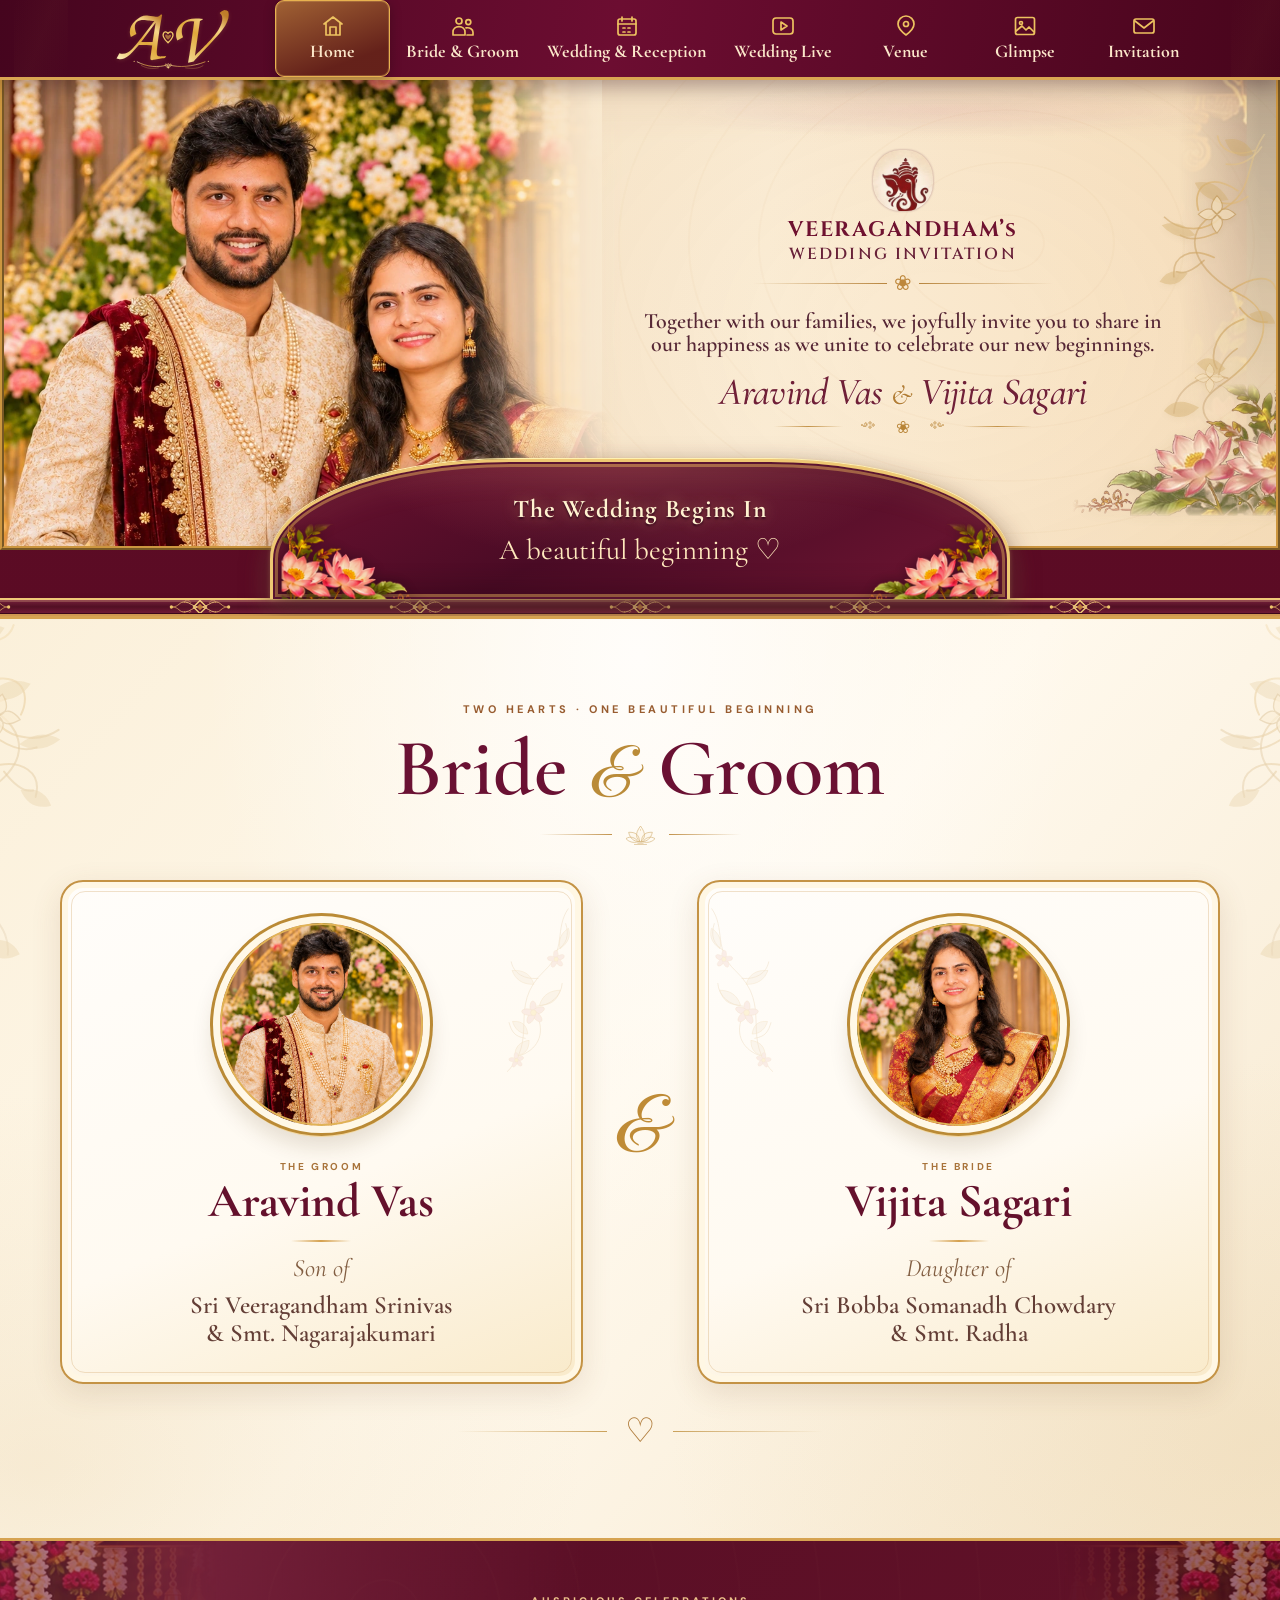
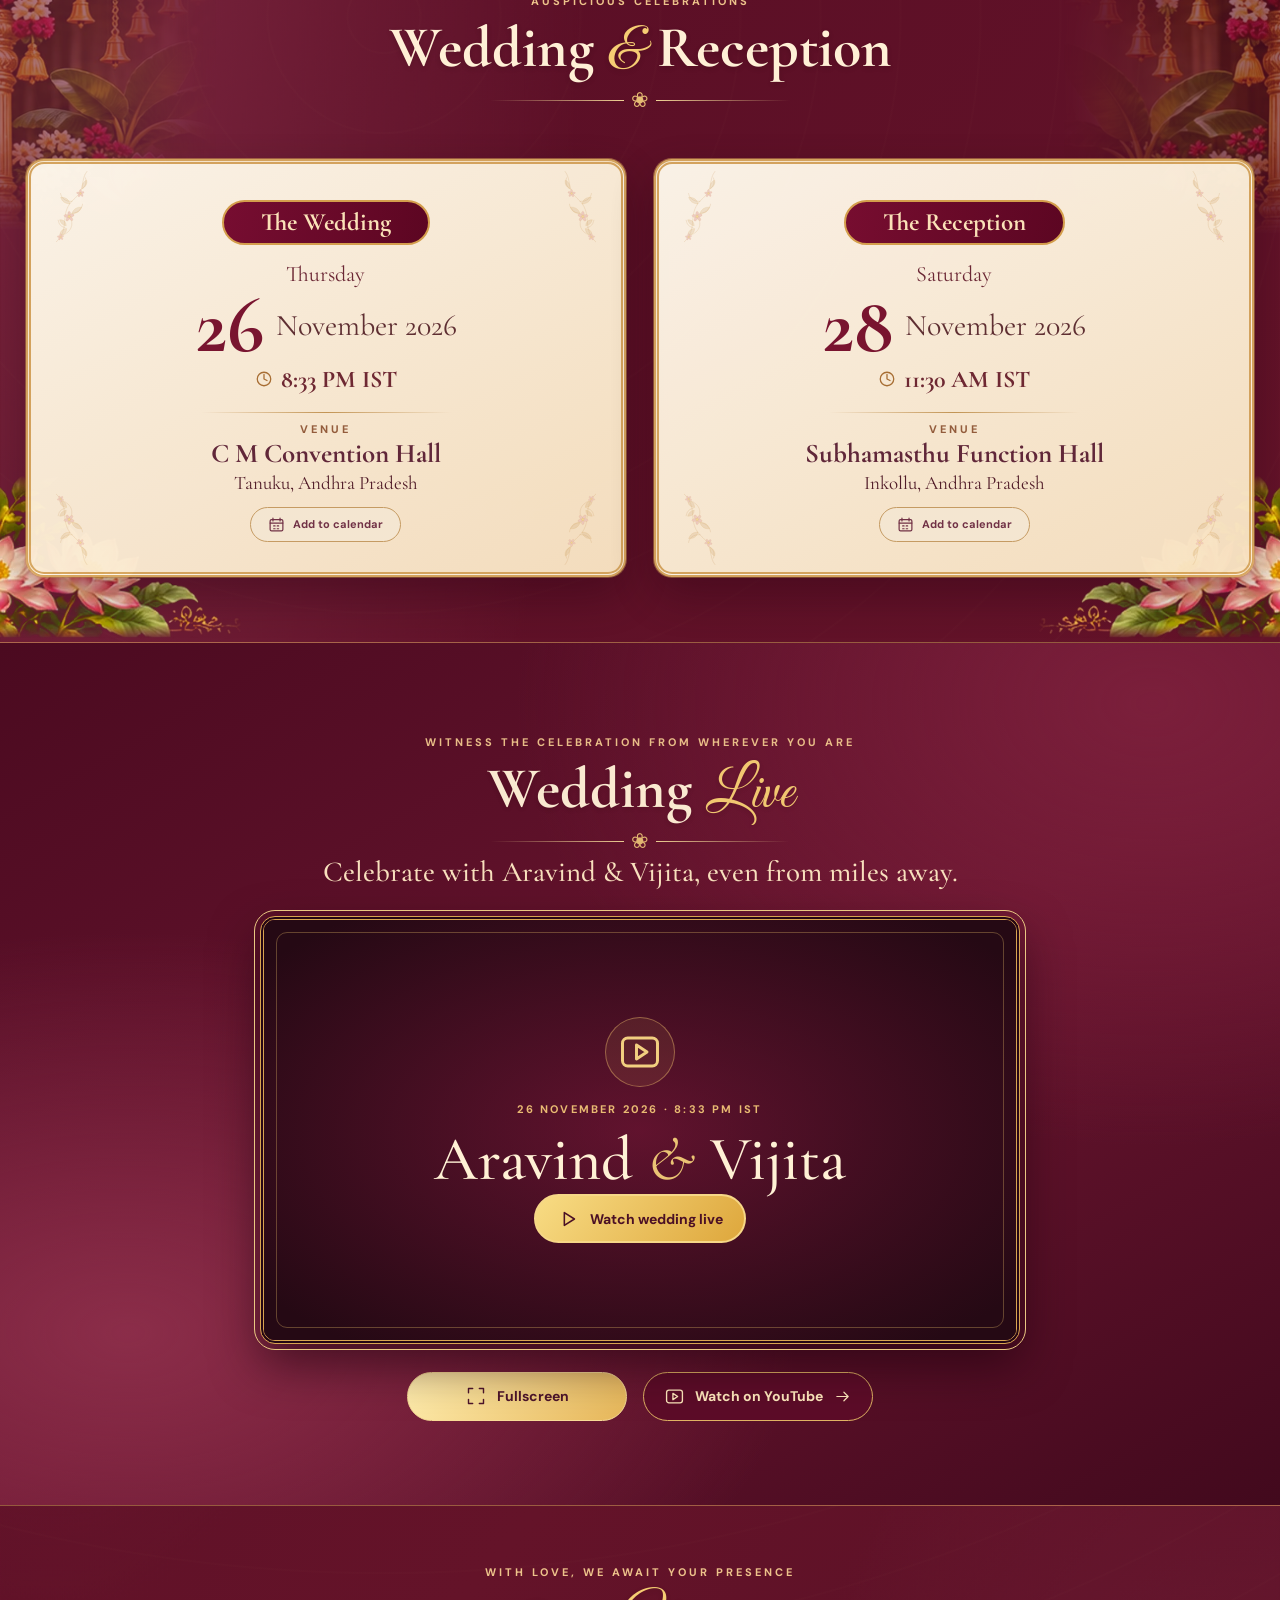
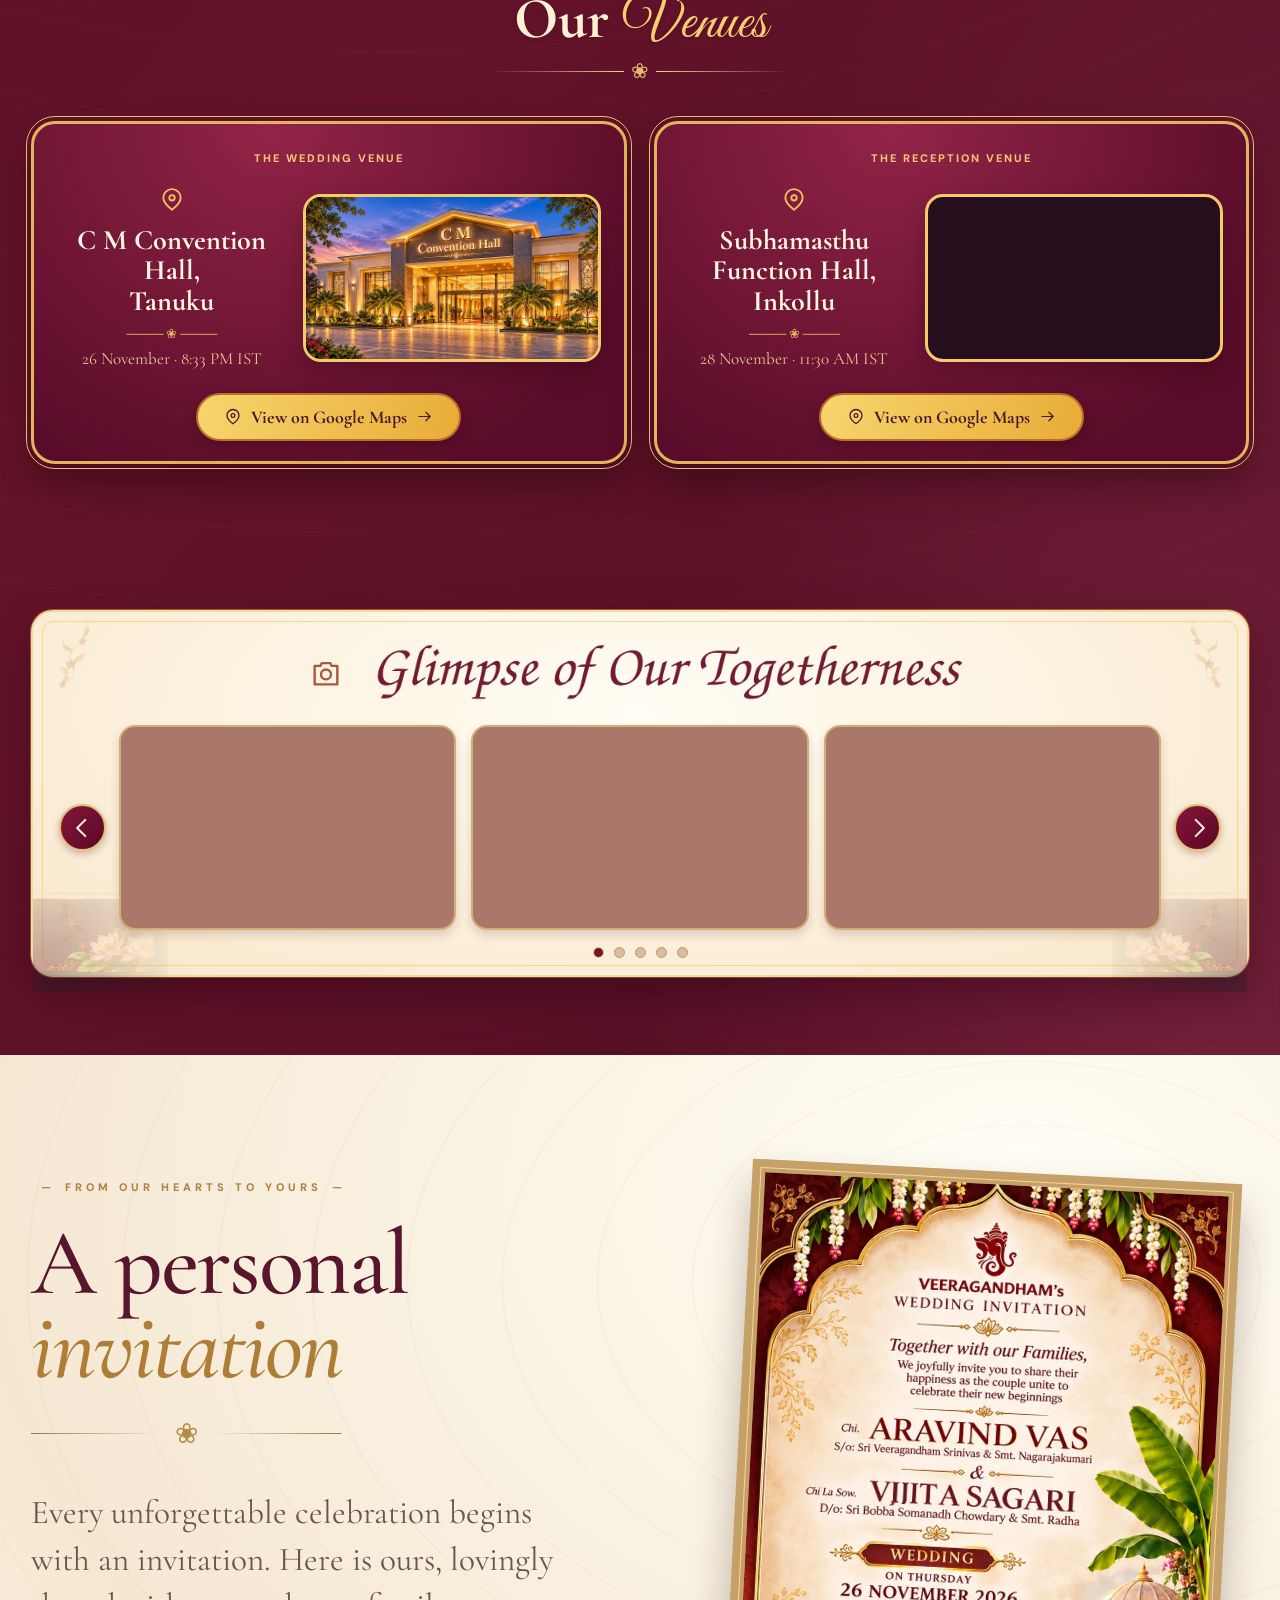
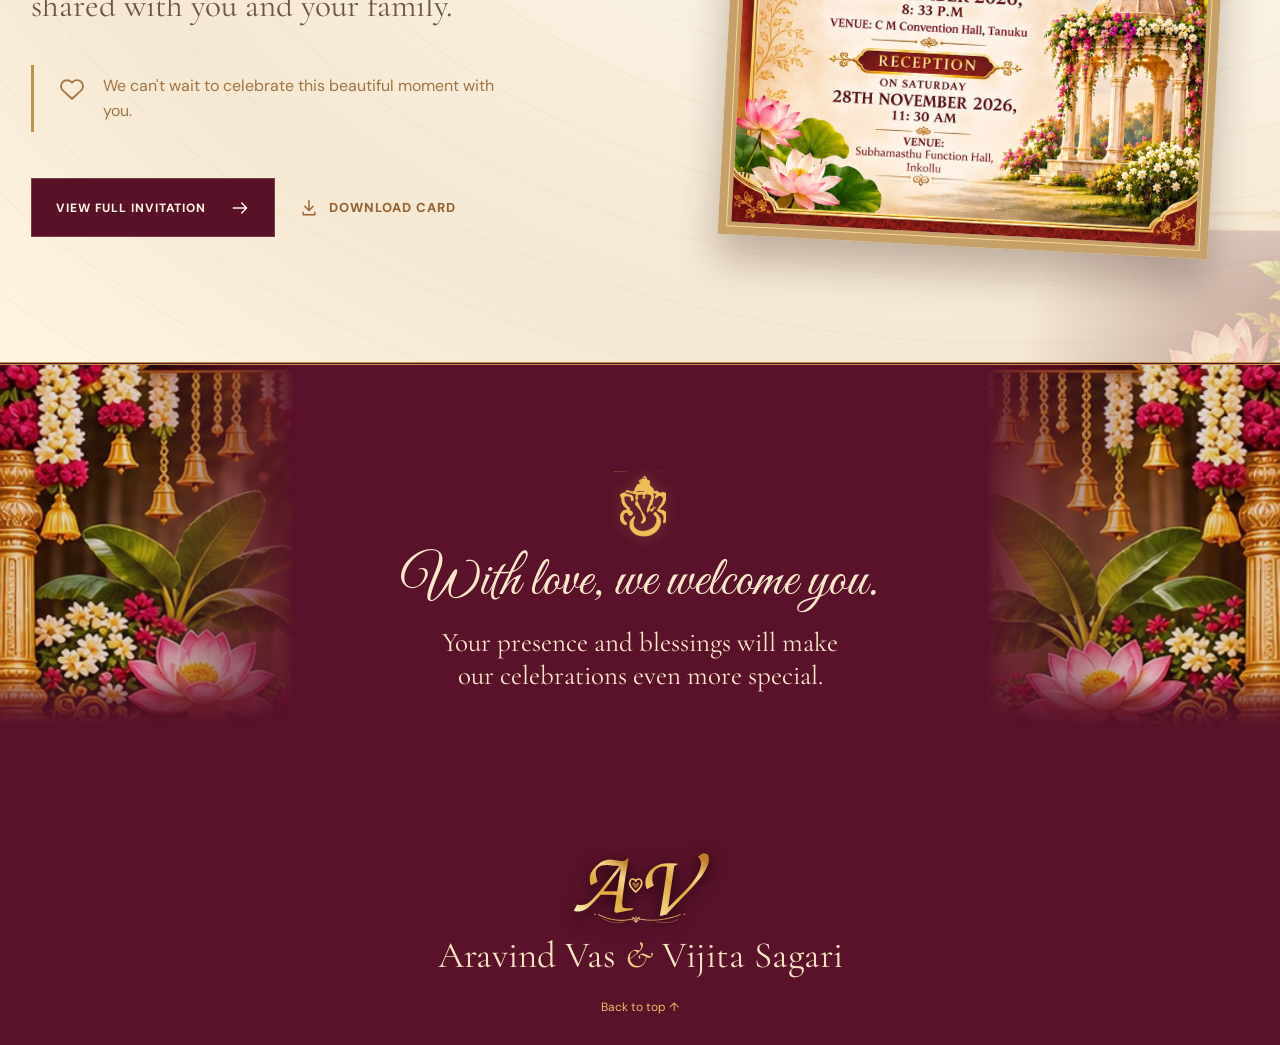
==== commit 773fcac3: "Web Full screen fix: Final push" ====
--- a/index.html
+++ b/index.html
@@ -1 +1 @@
-<!doctype html><html lang="en"><head><meta charset="utf-8"><meta name="viewport" content="width=device-width,initial-scale=1,viewport-fit=cover"><meta name="referrer" content="strict-origin-when-cross-origin"><meta name="theme-color" content="#590d25"><meta name="description" content="Join us to celebrate Aravind Vas and Vijita Sagari’s wedding on 26 November 2026 in Tanuku, and reception on 28 November in Inkollu."><meta property="og:type" content="website"><meta property="og:title" content="Aravind Vas and Vijita Sagari Wedding Invitation"><meta property="og:description" content="With love and family blessings, we invite you to celebrate with us. November 26 and 28, 2026."><meta property="og:image" content="./assets/invitation-preview.webp"><title>Aravind Vas and Vijita Sagari Wedding Invitation</title><link rel="icon" type="image/svg+xml" href="./assets/favicon.svg"><link rel="preload" as="image" href="./assets/royal-couple-home-single-bindi.webp" fetchpriority="high" media="(min-width:701px)"><link rel="preload" as="image" href="./assets/royal-couple-mobile-wide-single-bindi.webp" media="(max-width:700px)"><link rel="stylesheet" href="./styles.css?v=wedding-live-true-mobile-view-v12"><link rel="preconnect" href="https://fonts.googleapis.com"><link rel="preconnect" href="https://fonts.gstatic.com" crossorigin><link href="https://fonts.googleapis.com/css2?family=Cinzel:wght@400;500;600;700&family=Cormorant+Garamond:ital,wght@0,400;0,500;0,600;0,700;1,400;1,500;1,600&family=DM+Sans:wght@400;500;600;700&family=Great+Vibes&display=swap" rel="stylesheet" media="print" onload="this.media='all'"><script defer src="./vendor/vue.global.prod.js"></script><script defer src="./live-config.js?v=wedding-live-true-mobile-view-v12"></script><script defer src="./app.js?v=wedding-live-true-mobile-view-v12"></script></head><body><div id="app"><div style="min-height:100vh;background:#5a0f28;color:#efd39b;display:grid;place-items:center;text-align:center;font:30px Georgia,serif"><div>Aravind Vas ♡ Vijita Sagari</div></div></div><noscript><main style="padding:30px;text-align:center;background:#fbf0dc"><h1>Aravind Vas &amp; Vijita Sagari</h1><p>Wedding · 26 November 2026 at 8:33 PM · C M Convention Hall, Tanuku</p><p>Reception · 28 November 2026 at 11:30 AM · Subhamasthu Function Hall, Inkollu</p><a href="./assets/original-invitation.png">See the wedding invitation</a></main></noscript></body></html>
+<!doctype html><html lang="en"><head><meta charset="utf-8"><meta name="viewport" content="width=device-width,initial-scale=1,viewport-fit=cover"><meta name="referrer" content="strict-origin-when-cross-origin"><meta name="theme-color" content="#590d25"><meta name="description" content="Join us to celebrate Aravind Vas and Vijita Sagari’s wedding on 26 November 2026 in Tanuku, and reception on 28 November in Inkollu."><meta property="og:type" content="website"><meta property="og:title" content="Aravind Vas and Vijita Sagari Wedding Invitation"><meta property="og:description" content="With love and family blessings, we invite you to celebrate with us. November 26 and 28, 2026."><meta property="og:image" content="./assets/invitation-preview.webp"><title>Aravind Vas and Vijita Sagari Wedding Invitation</title><link rel="icon" type="image/svg+xml" href="./assets/favicon.svg"><link rel="preload" as="image" href="./assets/royal-couple-home-single-bindi.webp" fetchpriority="high" media="(min-width:701px)"><link rel="preload" as="image" href="./assets/royal-couple-mobile-wide-single-bindi.webp" media="(max-width:700px)"><link rel="stylesheet" href="./styles.css?v=wedding-live-desktop-fit-v13"><link rel="preconnect" href="https://fonts.googleapis.com"><link rel="preconnect" href="https://fonts.gstatic.com" crossorigin><link href="https://fonts.googleapis.com/css2?family=Cinzel:wght@400;500;600;700&family=Cormorant+Garamond:ital,wght@0,400;0,500;0,600;0,700;1,400;1,500;1,600&family=DM+Sans:wght@400;500;600;700&family=Great+Vibes&display=swap" rel="stylesheet" media="print" onload="this.media='all'"><script defer src="./vendor/vue.global.prod.js"></script><script defer src="./live-config.js?v=wedding-live-true-mobile-view-v12"></script><script defer src="./app.js?v=wedding-live-desktop-fit-v13"></script></head><body><div id="app"><div style="min-height:100vh;background:#5a0f28;color:#efd39b;display:grid;place-items:center;text-align:center;font:30px Georgia,serif"><div>Aravind Vas ♡ Vijita Sagari</div></div></div><noscript><main style="padding:30px;text-align:center;background:#fbf0dc"><h1>Aravind Vas &amp; Vijita Sagari</h1><p>Wedding · 26 November 2026 at 8:33 PM · C M Convention Hall, Tanuku</p><p>Reception · 28 November 2026 at 11:30 AM · Subhamasthu Function Hall, Inkollu</p><a href="./assets/original-invitation.png">See the wedding invitation</a></main></noscript></body></html>
--- a/styles.css
+++ b/styles.css
@@ -1198,3 +1198,24 @@
   .countdown-fresh-flowers-left{left:-6px!important}
   .countdown-fresh-flowers-right{right:-6px!important}
 }
+
+
+/* V13: Desktop/laptop Wedding Live player sized to fit smaller screens.
+   Mobile (700px and below), fullscreen video, and external live viewer remain unchanged. */
+@media (min-width:701px){
+  .wedding-live-container .live-player-frame:not(:fullscreen):not(:-webkit-full-screen){
+    width:min(100%,760px);
+    max-width:760px;
+    height:auto;
+    aspect-ratio:16 / 9;
+  }
+}
+@media (min-width:701px) and (max-height:700px){
+  .wedding-live-container .live-player-frame:not(:fullscreen):not(:-webkit-full-screen){width:min(100%,700px)}
+}
+@media (min-width:701px) and (max-height:600px){
+  .wedding-live-container .live-player-frame:not(:fullscreen):not(:-webkit-full-screen){width:min(100%,600px)}
+}
+@media (min-width:701px) and (max-height:500px){
+  .wedding-live-container .live-player-frame:not(:fullscreen):not(:-webkit-full-screen){width:min(100%,490px)}
+}
